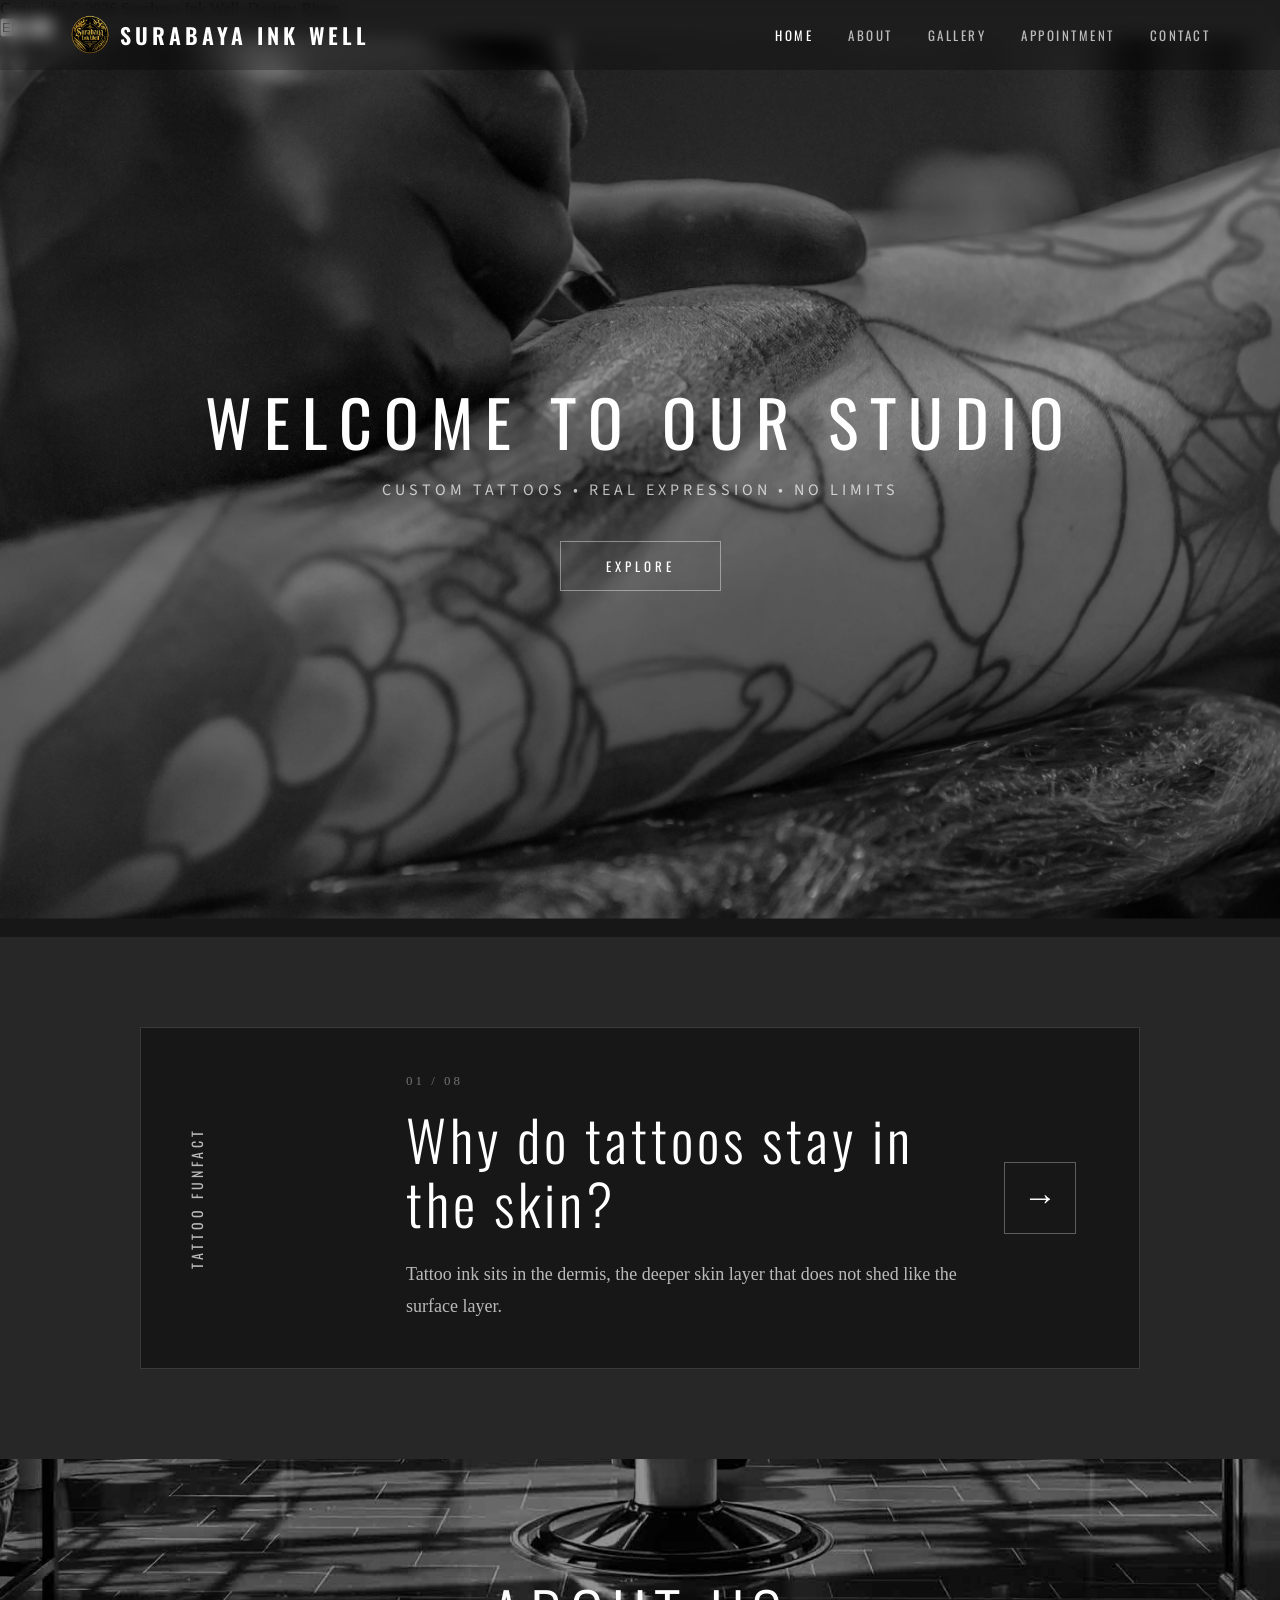
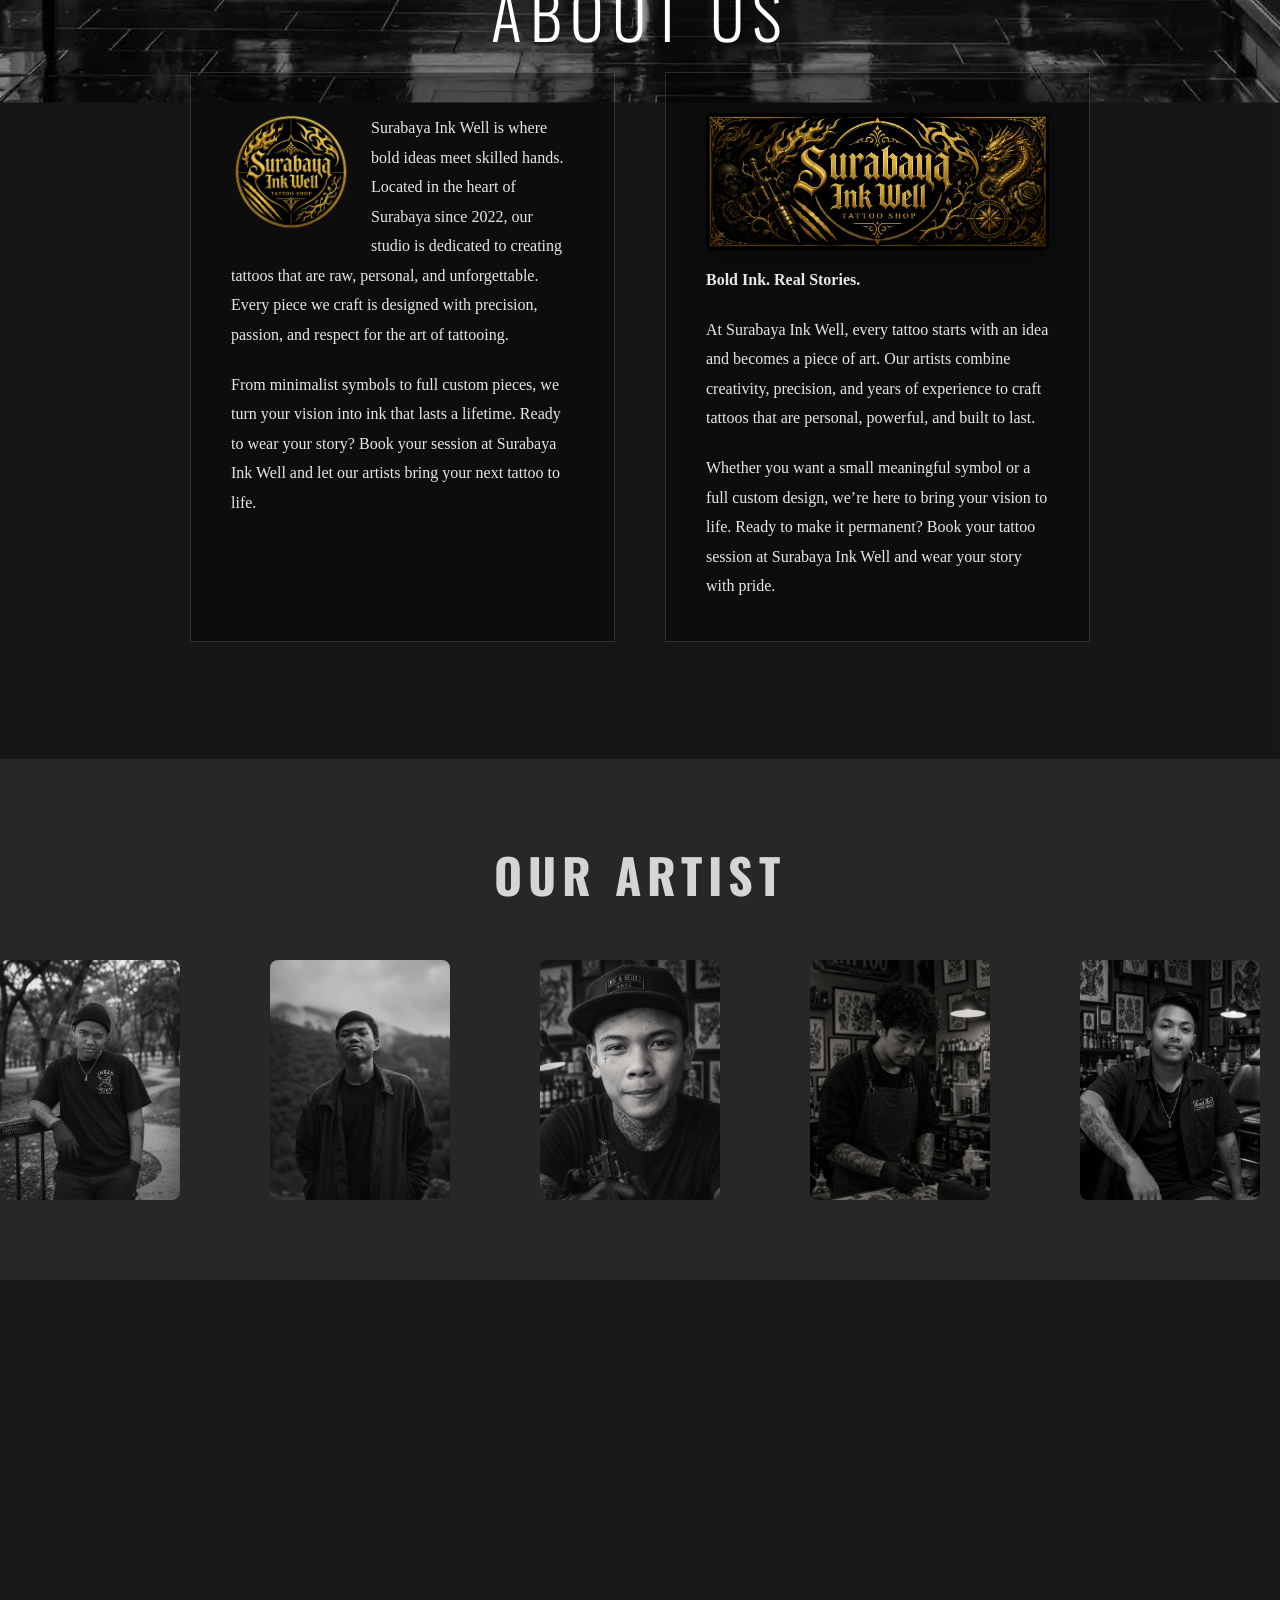
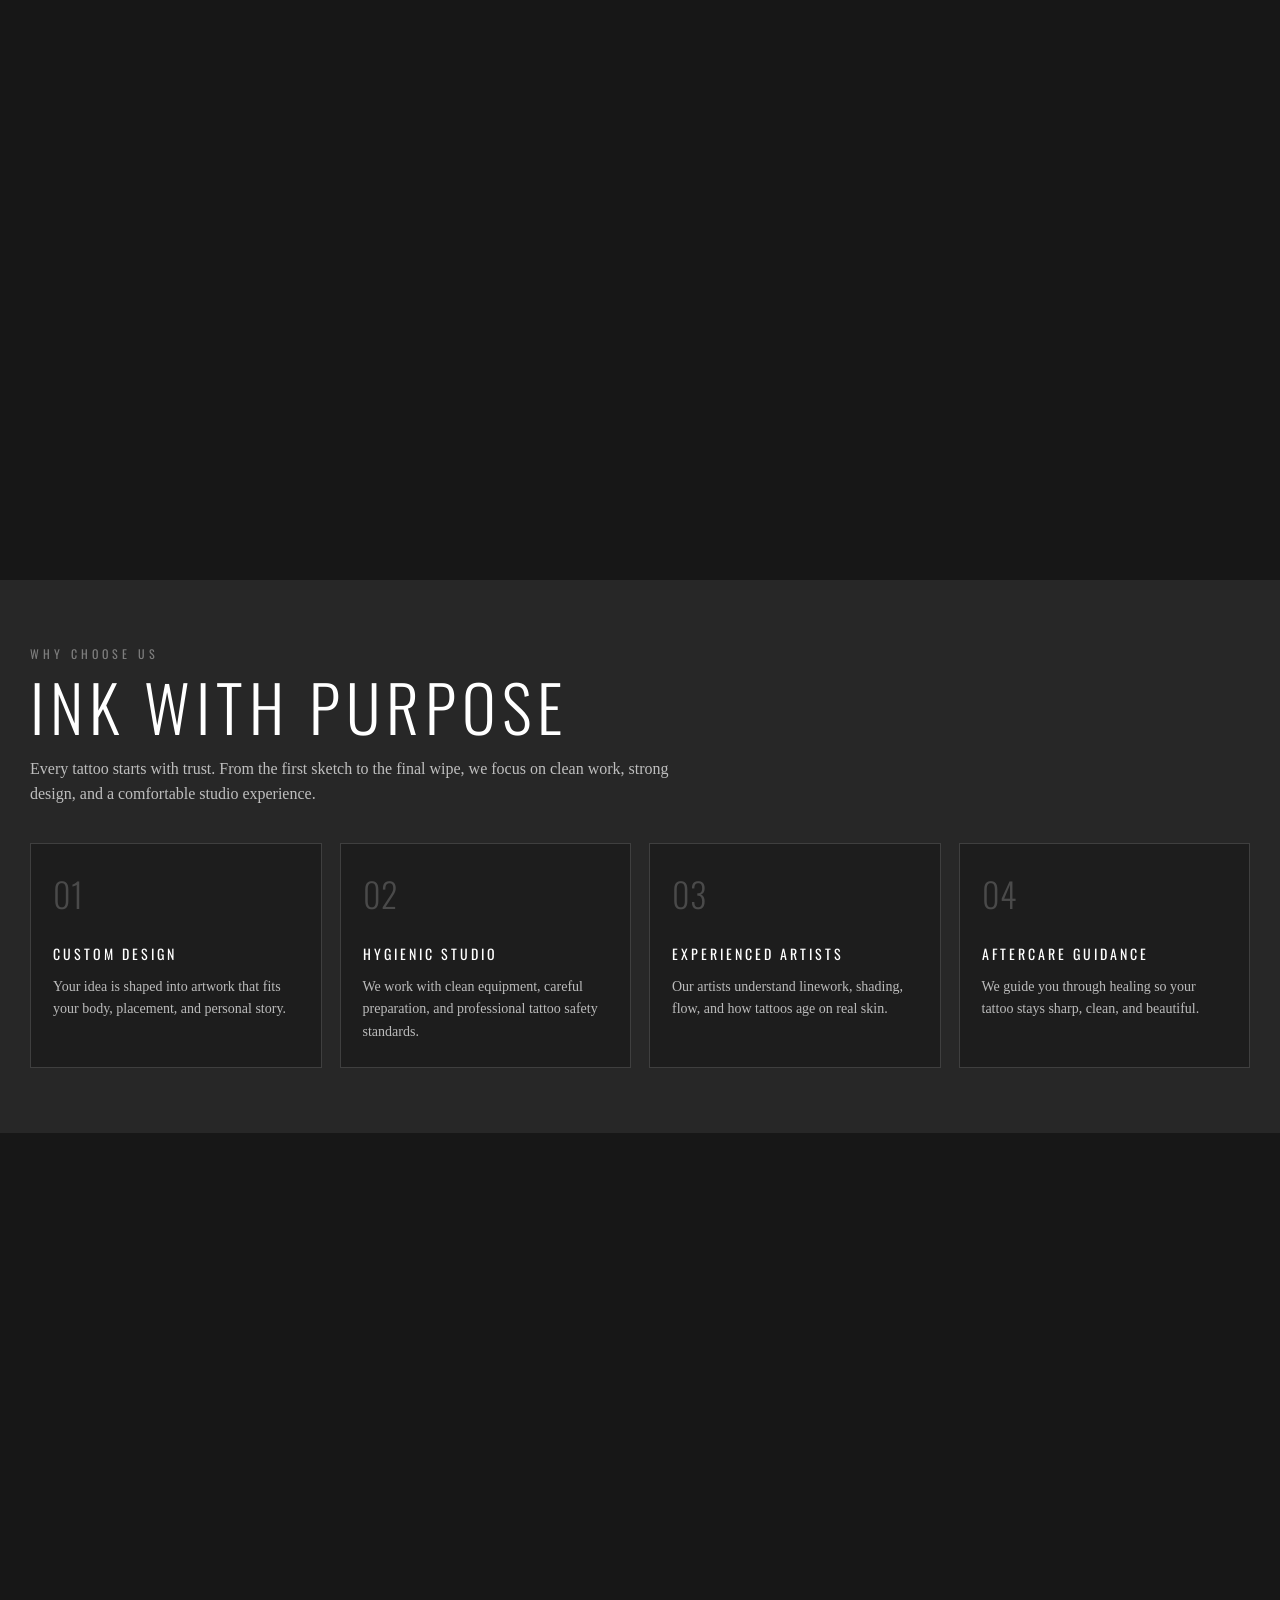
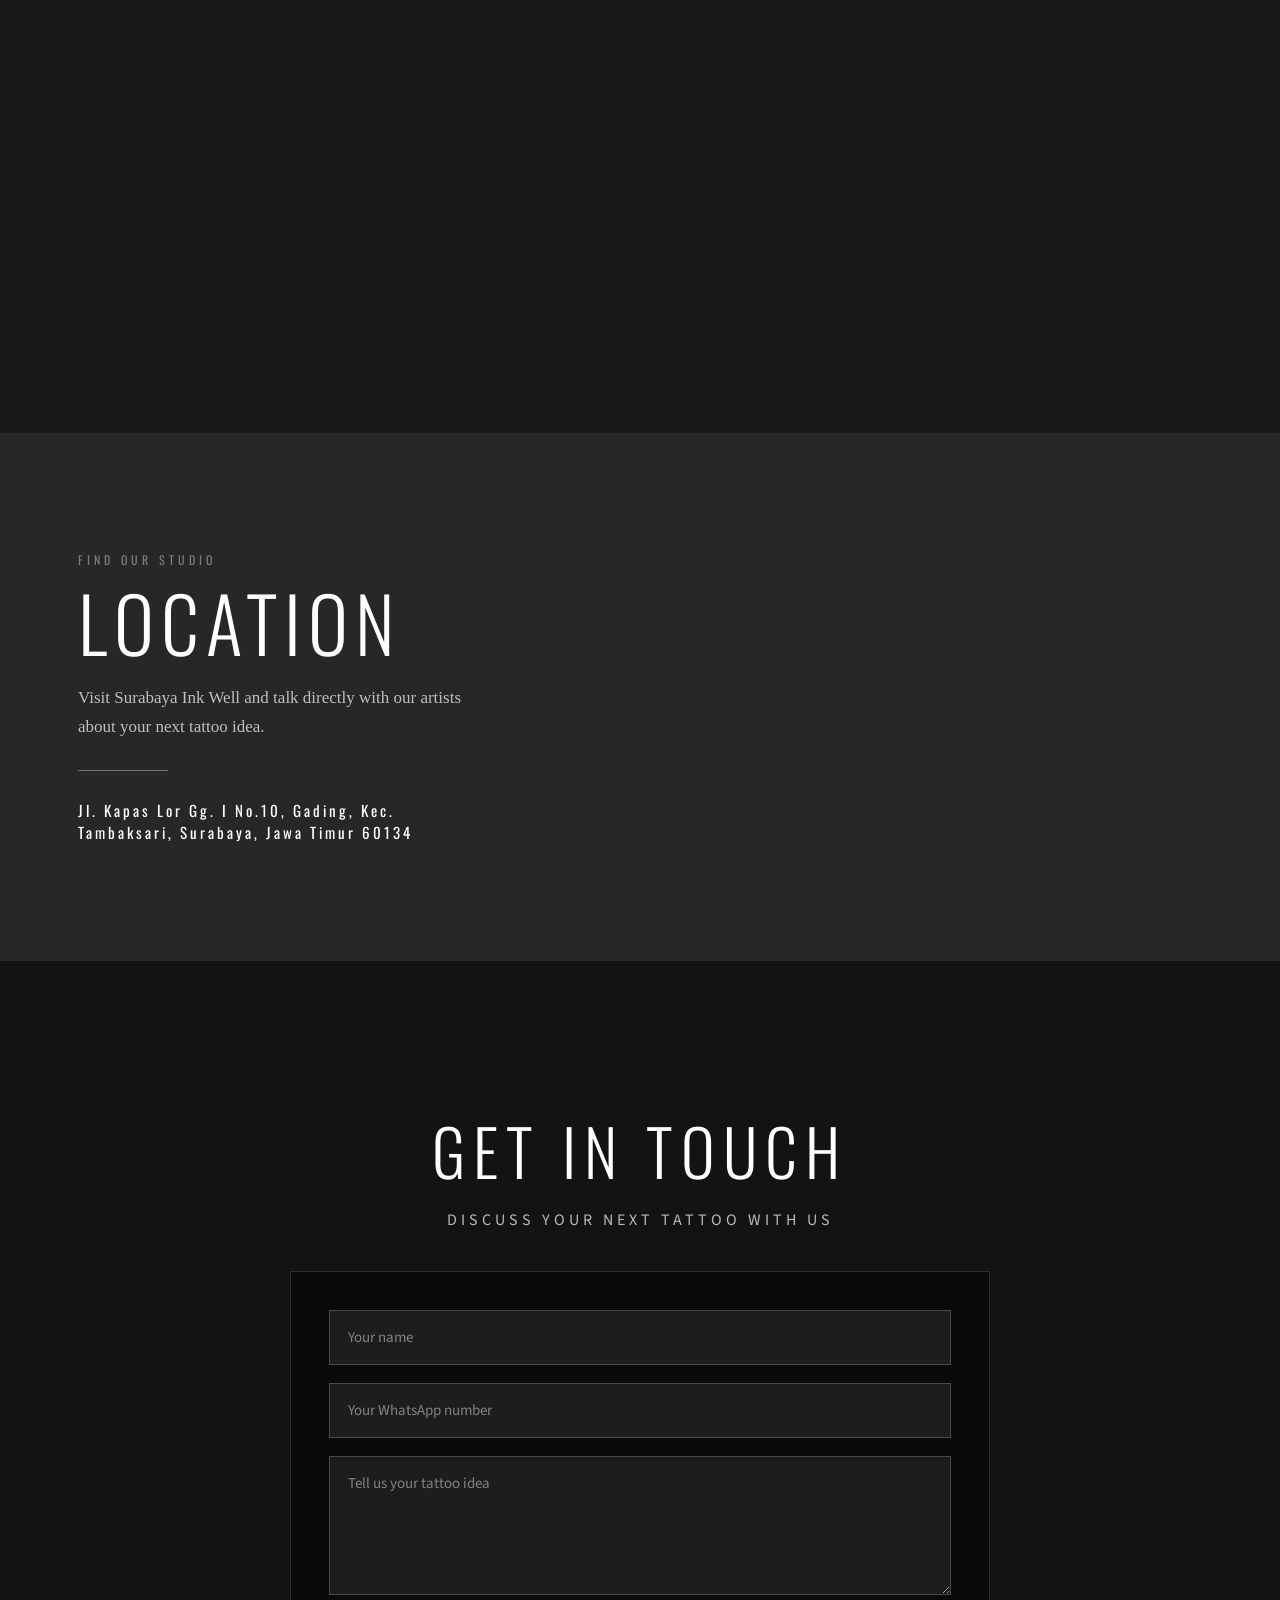
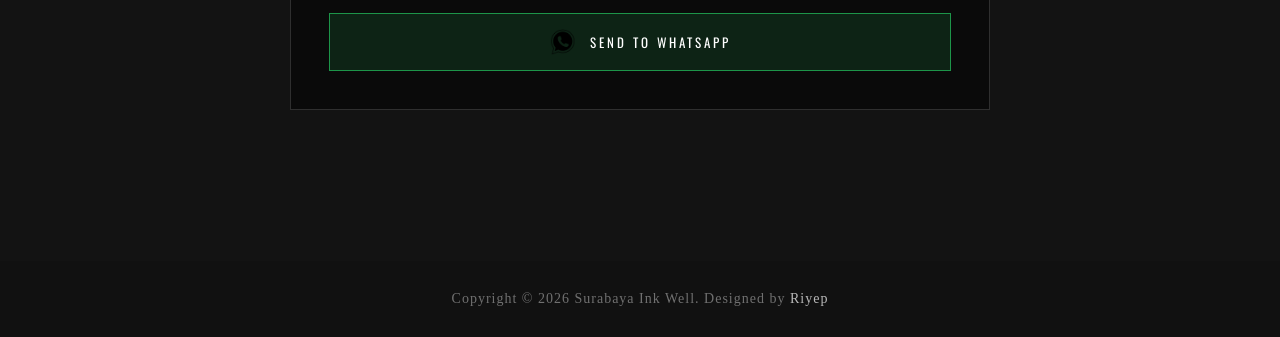
==== index.html @ 4b0c728b "First commit" ====
<!DOCTYPE html>
<html lang="en">

<head>
    <meta charset="UTF-8">
    <meta name="viewport" content="width=device-width, initial-scale=1.0">
    <title>Surabaya Ink Well</title>
    <link rel="icon" type="image/png" href="logo/logo.png">
    <link rel="preconnect" href="https://fonts.googleapis.com">
    <link rel="preconnect" href="https://fonts.gstatic.com" crossorigin>
    <link
        href="https://fonts.googleapis.com/css2?family=Oswald:wght@300;400;500;600;700&family=Source+Sans+3:ital,wght@0,300;0,400;0,600;1,300;1,400&display=swap"
        rel="stylesheet">

    <link rel="stylesheet" href="templatemo-parallax-starter.css">

</head>

<body>


    <footer>
        <p class="small tm-copyright-text">Copyright &copy; <span class="tm-current-year">2026</span> Surabaya Ink Well.

            Design: <a rel="nofollow" href="https://www.instagram/ri.yep.com" class="tm-text-highlight">Riyep</a></p>
    </footer>
    </div>
    </div>

    <script>

        function setupFooter() {
            var pageHeight = $('.tm-site-header-container').height() + $('footer').height() + 100;

            var main = $('.tm-main-content');

            if ($(window).height() < pageHeight) {
                main.addClass('tm-footer-relative');
            }
            else {
                main.removeClass('tm-footer-relative');
            }
        }
        $(function () {

            setupFooter();

            $(window).resize(function () {
                setupFooter();
            });

            $('.tm-current-year').text(new Date().getFullYear());  // Update year in copyright           
        });

    </script>

    <!-- Navigation -->
    <nav id="templatemo-nav">
        <div class="nav-container">
            <a href="#home" class="nav-logo" style="display:flex; align-items:center; gap:10px;">
                <img src="logo/logo.png" alt="Surabaya Ink Well Logo" style="height:40px; width:auto; max-width:none;">
                <span style="font-family:'Oswald', sans-serif; font-size:22px; letter-spacing:4px; font-weight:600;">
                    SURABAYA INK WELL
                </span>
            </a>
            <button class="nav-toggle" id="navToggle" aria-label="Toggle navigation">
                <span></span>
                <span></span>
                <span></span>
            </button>
            <ul class="nav-links" id="navLinks">
                <li><a href="#home" class="active">HOME</a></li>
                <li><a href="#about">ABOUT</a></li>
                <li><a href="#gallery">GALLERY</a></li>
                <li><a href="#appointment">APPOINTMENT</a></li>
                <li><a href="#contact">CONTACT</a></li>
            </ul>
        </div>
    </nav>

    <div class="language-switch nav-language-switch">
        <button type="button" class="lang-btn active" data-lang="en">EN</button>
        <button type="button" class="lang-btn" data-lang="id">IND</button>
    </div>

    <!-- Section 1: Home / Hero -->
    <section id="home" class="parallax-section">
        <div class="parallax-bg" data-speed="0.5" style="background-image: url('images/bg01.jpeg')"></div>
        <div class="parallax-overlay"></div>

        <div class="section-content">
            <h1 class="section-title hero-title">WELCOME TO OUR STUDIO</h1>
            <p class="section-subtitle caps">CUSTOM TATTOOS • REAL EXPRESSION • NO LIMITS</p>
            <a href="#about" class="btn-scroll">EXPLORE</a>
        </div>
    </section>

    <section class="funfact-section">
        <div class="funfact-card">
            <div class="funfact-label">TATTOO FUNFACT</div>

            <div class="funfact-content">
                <p class="funfact-count" id="funfactCount">01 / 08</p>
                <h2 class="funfact-question" id="funfactQuestion">
                    Why do tattoos stay in the skin?
                </h2>
                <p class="funfact-answer" id="funfactAnswer">
                    Tattoo ink sits in the dermis, the deeper skin layer that does not shed like the surface layer.
                </p>
            </div>

            <button class="funfact-next" id="funfactNext" type="button" aria-label="Next tattoo funfact">
                &#8594;
            </button>
        </div>
    </section>


    <!-- Section 2: About -->
    <section id="about" class="parallax-section">
        <div class="parallax-bg" data-speed="0.45" style="background-image: url('images/bg02.jpg')"></div>
        <div class="parallax-overlay"></div>
        <div class="section-content">
            <h2 class="section-title">ABOUT US</h2>
            <div class="about-cols">
                <div class="about-col">
                    <div class="about-thumb thumb-top-left">
                        <img src="logo/logo.png" alt="Our Team">
                    </div>
                    <p>Surabaya Ink Well is where bold ideas meet skilled hands. Located in the heart of Surabaya since
                        2022, our studio
                        is dedicated to creating tattoos that are raw, personal, and unforgettable. Every piece we craft
                        is designed with precision, passion, and respect for the art of tattooing.</p>
                    <p>From minimalist symbols to full custom pieces, we turn your vision into ink that lasts a
                        lifetime. Ready to wear your story? Book your session at Surabaya Ink Well and let our artists
                        bring your next tattoo to life.</p>
                </div>
                <div class="about-col">
                    <div class="about-thumb-wide">
                        <img src="images/about2.png" alt="Our Process">
                    </div>
                    <p><strong>Bold Ink. Real Stories.</strong></p>
                    <p>At Surabaya Ink Well, every tattoo starts with an idea and becomes a piece of art. Our artists
                        combine creativity, precision, and years of experience to craft tattoos that are personal,
                        powerful, and built to last.</p>
                    <p>Whether you want a small meaningful symbol or a full custom design, we’re here to bring your
                        vision to life. Ready to make it permanent? Book your tattoo session at Surabaya Ink Well and
                        wear
                        your story with pride.</p>
                </div>
            </div>
        </div>
    </section>

    <div class="section-banner artist-banner">
        <h2 class="artist-title">OUR ARTIST</h2>
        <div class="artist-slider">

            <div class="artist-track">

                <!-- set pertama -->
                <div class="artist-card"><img src="images/artist1.png"></div>
                <div class="artist-card"><img src="images/artist2.png"></div>
                <div class="artist-card"><img src="images/artist3.png"></div>
                <div class="artist-card"><img src="images/artist4.png"></div>
                <div class="artist-card"><img src="images/artist5.png"></div>
                <div class="artist-card"><img src="images/artist6.png"></div>
                <div class="artist-card"><img src="images/artist7.png"></div>
                <div class="artist-card"><img src="images/artist8.png"></div>

                <!-- set kedua untuk loop -->
                <div class="artist-card"><img src="images/artist1.png"></div>
                <div class="artist-card"><img src="images/artist2.png"></div>
                <div class="artist-card"><img src="images/artist3.png"></div>
                <div class="artist-card"><img src="images/artist4.png"></div>
                <div class="artist-card"><img src="images/artist5.png"></div>
                <div class="artist-card"><img src="images/artist6.png"></div>
                <div class="artist-card"><img src="images/artist7.png"></div>
                <div class="artist-card"><img src="images/artist8.png"></div>


            </div>

        </div>

    </div>

    <!-- Section 3: Gallery -->
    <section id="gallery" class="parallax-section">
        <div class="parallax-bg" data-speed="0.55" style="background-image: url('images/03.png')"></div>
        <div class="parallax-overlay gallery-overlay"></div>

        <div class="section-content service-col">
            <h2 class="section-title">TATTOO PLACEMENT</h2>
            <p class="section-subtitle caps">ART DESIGNED FOR EVERY PART OF YOUR BODY</p>

            <div class="services-grid">

                <div class="service-item" data-modal="headModal">
                    <div class="service-icon">
                        <img class="head-icon" src="images/head2.png" alt="Head Tattoo">
                    </div>
                    <h3>HEAD</h3>
                    <p class="caps">BOLD AND UNIQUE DESIGNS FOR THE MOST FEARLESS PLACEMENT.</p>
                </div>

                <div class="service-item" data-modal="chestModal">
                    <div class="service-icon">
                        <img src="images/chest2.png" alt="Chest Tattoo">
                    </div>
                    <h3>CHEST</h3>
                    <p class="caps">POWERFUL CENTERPIECE TATTOOS THAT TELL A STORY.</p>
                </div>

                <div class="service-item" data-modal="backModal">
                    <div class="service-icon">
                        <img src="images/back2.png" alt="Back Tattoo">
                    </div>
                    <h3>BACK</h3>
                    <p class="caps">LARGE CANVAS DESIGNS PERFECT FOR DETAILED ARTWORK.</p>
                </div>

                <div class="service-item" data-modal="armModal">
                    <div class="service-icon">
                        <img src="images/arm2.png" alt="Arm Tattoo">
                    </div>
                    <h3>ARM</h3>
                    <p class="caps">SLEEVES AND SYMBOLIC DESIGNS THAT FLOW WITH MOVEMENT.</p>
                </div>

                <div class="service-item" data-modal="footModal">
                    <div class="service-icon">
                        <img src="images/thigh2.png" alt="Foot Tattoo">
                    </div>
                    <h3>LEG</h3>
                    <p class="caps">SUBTLE AND ELEGANT TATTOOS FOR A PERSONAL TOUCH.</p>
                </div>

            </div>
        </div>
    </section>

    <section class="studio-section">
        <div class="studio-inner">

            <div class="studio-heading">
                <p class="studio-kicker">WHY CHOOSE US</p>
                <h2 class="studio-title">INK WITH PURPOSE</h2>
                <p class="studio-intro">
                    Every tattoo starts with trust. From the first sketch to the final wipe, we focus on clean work,
                    strong design, and a comfortable studio experience.
                </p>
            </div>

            <div class="studio-grid">
                <div class="studio-card">
                    <span class="studio-number">01</span>
                    <h3>CUSTOM DESIGN</h3>
                    <p>Your idea is shaped into artwork that fits your body, placement, and personal story.</p>
                </div>

                <div class="studio-card">
                    <span class="studio-number">02</span>
                    <h3>HYGIENIC STUDIO</h3>
                    <p>We work with clean equipment, careful preparation, and professional tattoo safety standards.</p>
                </div>

                <div class="studio-card">
                    <span class="studio-number">03</span>
                    <h3>EXPERIENCED ARTISTS</h3>
                    <p>Our artists understand linework, shading, flow, and how tattoos age on real skin.</p>
                </div>

                <div class="studio-card">
                    <span class="studio-number">04</span>
                    <h3>AFTERCARE GUIDANCE</h3>
                    <p>We guide you through healing so your tattoo stays sharp, clean, and beautiful.</p>
                </div>
            </div>

        </div>
    </section>


    <!-- Section 4: Appointment -->
    <section id="appointment" class="parallax-section">
        <div class="parallax-bg" data-speed="0.5" style="background-image: url('images/parallax-bg-04.png')"></div>
        <div class="parallax-overlay"></div>
        <div class="section-content appointment-content">
            <div class="appointment-copy">
                <p class="appointment-kicker">BOOK YOUR SESSION</p>

                <h2 class="appointment-title">APPOINTMENT</h2>

                <div class="appointment-divider">
                    <span></span>
                    <strong>SURABAYA INK WELL</strong>
                    <span></span>
                </div>

                <p class="appointment-lead">Ready to bring your ideas to life?</p>
                <p class="appointment-text">Schedule your appointment and let's create something timeless.</p>

                <div class="appointment-steps">
                    <div class="appointment-step">
                        <div class="step-circle">
                            <img src="images/appoint1.png" alt="Choose date">
                        </div>
                        <p>CHOOSE DATE</p>
                    </div>

                    <div class="appointment-step">
                        <div class="step-circle">
                            <img src="images/appoint2.png" alt="Choose a service">
                        </div>
                        <p>CHOOSE A SERVICE</p>
                    </div>

                    <div class="appointment-step">
                        <div class="step-circle">
                            <img src="images/appoint3.png" alt="Your details">
                        </div>
                        <p>YOUR DETAILS</p>
                    </div>

                    <div class="appointment-step">
                        <div class="step-circle">
                            <img src="images/appoint4.png" alt="Confirm">
                        </div>
                        <p>CONFIRM</p>
                    </div>
                </div>
                <a href="appointment.html" class="appointment-page-btn">
                    BOOK NOW
                </a>
            </div>
        </div>
    </section>

    <!-- Location section -->
    <section class="location-section">
        <div class="location-inner">
            <div class="location-info">
                <p class="location-kicker">FIND OUR STUDIO</p>
                <h2 class="location-title">LOCATION</h2>

                <p class="location-text">
                    Visit Surabaya Ink Well and talk directly with our artists about your next tattoo idea.
                </p>

                <div class="location-line"></div>

                <p class="location-address">
                    Jl. Kapas Lor Gg. I No.10, Gading, Kec. Tambaksari, Surabaya, Jawa Timur 60134
                </p>
            </div>
            <div class="location-map">
                <iframe src="https://www.google.com/maps?q=-7.2427628,112.7636392&z=19&output=embed" loading="lazy"
                    referrerpolicy="no-referrer-when-downgrade">
                </iframe>
            </div>
        </div>
    </section>


    <!-- Section 5: Contact -->
    <section id="contact" class="parallax-section">
        <div class="parallax-bg" data-speed="0.5" style="background-image: url('images/contact-bg.png')"></div>
        <div class="parallax-overlay overlay-medium"></div>

        <div class="section-content contact-content">
            <div class="contact-heading">
                <h2 class="section-title">GET IN TOUCH</h2>
                <p class="section-subtitle caps">DISCUSS YOUR NEXT TATTOO WITH US</p>
            </div>

            <div class="contact-card">
                <div id="contactForm" class="contact-form">
                    <input type="text" id="contactName" placeholder="Your name" required>
                    <input type="tel" id="contactNumber" placeholder="Your WhatsApp number" required>
                    <textarea id="contactDetail" placeholder="Tell us your tattoo idea" rows="5" required></textarea>

                    <a id="whatsappLink" class="whatsapp-submit" href="https://wa.me/6289677602300" target="_blank">
                        <img src="images/logowa.png" alt="WhatsApp">
                        <span>SEND TO WHATSAPP</span>
                    </a>
                </div>
            </div>
        </div>
    </section>


    <script src="templatemo-parallax-script.js"></script>


    <script>
        window.addEventListener("scroll", function () {
            const img = document.getElementById("hero-dashboard");
            const scrollPos = window.scrollY;

            img.style.transform = "translateY(" + scrollPos * 0.15 + "px)";
        });
    </script>

    <div class="modal" id="headModal">
        <div class="modal-content photo-popup">
            <span class="modal-close">&times;</span>

            <div class="photo-stage">
                <div class="photo-blur"></div>
                <img class="popup-photo active" src="images/head-photo1.jpg" alt="Head tattoo photo">
            </div>

            <div class="photo-controls">
                <button class="photo-prev" type="button">‹</button>
                <span class="photo-count">1 / 3</span>
                <button class="photo-next" type="button">›</button>
            </div>

            <div class="photo-list">
                <img src="images/xhead.png" alt="">
                <img src="images/xhead1.png" alt="">
                <img src="images/xhead2.png" alt="">
                <img src="images/xhead6.png" alt="">
                <img src="images/xhead3.png" alt="">
                <img src="images/xhead4.png" alt="">
                <img src="images/xhead5.png" alt="">
            </div>
        </div>
    </div>


    <div class="modal" id="chestModal">
        <div class="modal-content photo-popup">
            <span class="modal-close">&times;</span>

            <div class="photo-stage">
                <div class="photo-blur"></div>
                <img class="popup-photo active" src="images/head-photo1.jpg" alt="Chest tattoo photo">
            </div>

            <div class="photo-controls">
                <button class="photo-prev" type="button">‹</button>
                <span class="photo-count">1 / 3</span>
                <button class="photo-next" type="button">›</button>
            </div>

            <div class="photo-list">
                <img src="images/xchest.png" alt="">
                <img src="images/xchest1.png" alt="">
                <img src="images/xchest2.png" alt="">
                <img src="images/xchest3.png" alt="">
                <img src="images/xchest4.png" alt="">
                <img src="images/xchest5.png" alt="">
                <img src="images/xchest6.png" alt="">
                <img src="images/xchest7.png" alt="">
                <img src="images/xchest8.png" alt="">
            </div>
        </div>
    </div>

    <div class="modal" id="armModal">
        <div class="modal-content photo-popup">
            <span class="modal-close">&times;</span>

            <div class="photo-stage">
                <div class="photo-blur"></div>
                <img class="popup-photo active" src="images/head-photo1.jpg" alt="Arm tattoo photo">
            </div>

            <div class="photo-controls">
                <button class="photo-prev" type="button">‹</button>
                <span class="photo-count">1 / 3</span>
                <button class="photo-next" type="button">›</button>
            </div>

            <div class="photo-list">
                <img src="images/xarm.png" alt="">
                <img src="images/xarm1.png" alt="">
                <img src="images/xarm2.png" alt="">
                <img src="images/xarm3.png" alt="">
                <img src="images/xarm4.png" alt="">
                <img src="images/xarm5.png" alt="">
                <img src="images/xarm6.png" alt="">
                <img src="images/xarm7.png" alt="">
                <img src="images/xarm8.png" alt="">
            </div>
        </div>
    </div>

    <div class="modal" id="backModal">
        <div class="modal-content photo-popup">
            <span class="modal-close">&times;</span>

            <div class="photo-stage">
                <div class="photo-blur"></div>
                <img class="popup-photo active" src="images/head-photo1.jpg" alt="Back tattoo photo">
            </div>

            <div class="photo-controls">
                <button class="photo-prev" type="button">‹</button>
                <span class="photo-count">1 / 3</span>
                <button class="photo-next" type="button">›</button>
            </div>

            <div class="photo-list">
                <img src="images/xback.png" alt="">
                <img src="images/xback1.png" alt="">
                <img src="images/xback2.png" alt="">
                <img src="images/xback3.png" alt="">
                <img src="images/xback4.png" alt="">
                <img src="images/xback5.png" alt="">
                <img src="images/xback6.png" alt="">
                <img src="images/xback8.png" alt="">
                <img src="images/xback7.png" alt="">
            </div>
        </div>
    </div>


    <div class="modal" id="footModal">
        <div class="modal-content photo-popup">
            <span class="modal-close">&times;</span>

            <div class="photo-stage">
                <div class="photo-blur"></div>
                <img class="popup-photo active" src="images/head-photo1.jpg" alt="Leg tattoo photo">
            </div>

            <div class="photo-controls">
                <button class="photo-prev" type="button">‹</button>
                <span class="photo-count">1 / 3</span>
                <button class="photo-next" type="button">›</button>
            </div>

            <div class="photo-list">
                <img src="images/xleg.png" alt="">
                <img src="images/xleg1.png" alt="">
                <img src="images/xleg2.png" alt="">
                <img src="images/xleg3.png" alt="">
                <img src="images/xleg4.png" alt="">
                <img src="images/xleg5.png" alt="">
                <img src="images/xleg6.png" alt="">
                <img src="images/xleg7.png" alt="">
            </div>
        </div>
    </div>

    <script>
        const items = document.querySelectorAll(".service-item");
        const modals = document.querySelectorAll(".modal");
        const closes = document.querySelectorAll(".modal-close");

        function setupGallery(modal) {
            const photos = [...modal.querySelectorAll(".photo-list img")].map(img => img.src);
            const mainPhoto = modal.querySelector(".popup-photo");
            const photoStage = modal.querySelector(".photo-stage");
            const count = modal.querySelector(".photo-count");
            const prev = modal.querySelector(".photo-prev");
            const next = modal.querySelector(".photo-next");

            if (!photos.length || !mainPhoto) return;

            let index = 0;

            function showPhoto(newIndex) {
                index = (newIndex + photos.length) % photos.length;

                mainPhoto.classList.remove("active");

                setTimeout(() => {
                    mainPhoto.src = photos[index];
                    photoStage.style.setProperty("--current-photo", `url("${photos[index]}")`);
                    count.textContent = `${index + 1} / ${photos.length}`;
                    mainPhoto.classList.add("active");
                }, 180);
            }

            prev.addEventListener("click", (e) => {
                e.stopPropagation();
                showPhoto(index - 1);
            });

            next.addEventListener("click", (e) => {
                e.stopPropagation();
                showPhoto(index + 1);
            });

            showPhoto(0);
        }

        function openModal(modal, x, y) {
            modal.classList.remove("closing");
            modal.style.setProperty("--popup-x", x + "px");
            modal.style.setProperty("--popup-y", y + "px");
            modal.classList.add("active");
        }

        function closeModal(modal) {
            modal.classList.add("closing");
            modal.classList.remove("active");

            setTimeout(() => {
                modal.classList.remove("closing");
            }, 350);
        }

        modals.forEach(setupGallery);

        items.forEach(item => {
            item.addEventListener("click", (e) => {
                const modal = document.getElementById(item.dataset.modal);
                openModal(modal, e.clientX, e.clientY);
            });
        });

        closes.forEach(close => {
            close.addEventListener("click", () => {
                closeModal(close.closest(".modal"));
            });
        });

        modals.forEach(modal => {
            modal.addEventListener("click", (e) => {
                if (e.target === modal) {
                    closeModal(modal);
                }
            });
        });

        document.addEventListener("keydown", (e) => {
            const activeModal = document.querySelector(".modal.active");

            if (!activeModal) return;

            if (e.key === "Escape") {
                closeModal(activeModal);
            }

            if (e.key === "ArrowLeft") {
                activeModal.querySelector(".photo-prev")?.click();
            }

            if (e.key === "ArrowRight") {
                activeModal.querySelector(".photo-next")?.click();
            }
        });


        const tattooFunfacts = [
            {
                question: "Why do tattoos stay in the skin?",
                answer: "Tattoo ink sits in the dermis, the deeper skin layer that does not shed like the surface layer."
            },
            {
                question: "Can tattoos fade over time?",
                answer: "Yes. Sun exposure, skin aging, placement, and aftercare all affect how strongly a tattoo holds its color."
            },
            {
                question: "Why does black ink usually last longest?",
                answer: "Black pigment is dense and stable, so it often stays clearer over time compared with lighter colors."
            },
            {
                question: "Does placement affect tattoo pain?",
                answer: "Yes. Areas close to bone or with thinner skin, like ribs, feet, hands, and head, usually feel sharper."
            },
            {
                question: "Why is aftercare important?",
                answer: "Fresh tattoos are healing skin. Proper cleaning and moisturizing help protect the artwork while the skin repairs."
            },
            {
                question: "Can every design become a tiny tattoo?",
                answer: "Not always. Very small tattoos need simplified detail so the lines stay readable as the tattoo ages."
            },
            {
                question: "Why do artists shave the area first?",
                answer: "Removing hair helps the stencil stick cleanly and lets the needle move across the skin more smoothly."
            },
            {
                question: "Do tattoos need sunscreen?",
                answer: "Yes. Once healed, sunscreen helps protect tattoo pigment from UV damage and keeps the design looking stronger."
            }
        ];

        let funfactIndex = 0;

        const funfactContent = document.querySelector(".funfact-content");
        const funfactCount = document.getElementById("funfactCount");
        const funfactQuestion = document.getElementById("funfactQuestion");
        const funfactAnswer = document.getElementById("funfactAnswer");
        const funfactNext = document.getElementById("funfactNext");

        function showFunfact(index) {
            const item = tattooFunfacts[index];

            funfactContent.classList.add("changing");

            setTimeout(() => {
                funfactCount.textContent = String(index + 1).padStart(2, "0") + " / 08";
                funfactQuestion.textContent = item.question;
                funfactAnswer.textContent = item.answer;

                funfactContent.classList.remove("changing");
            }, 250);
        }

        funfactNext.addEventListener("click", () => {
            funfactIndex = (funfactIndex + 1) % tattooFunfacts.length;
            showFunfact(funfactIndex);
        });

        const contactName = document.getElementById("contactName");
        const contactNumber = document.getElementById("contactNumber");
        const contactDetail = document.getElementById("contactDetail");
        const whatsappLink = document.getElementById("whatsappLink");

        function updateWhatsappLink() {
            const message =
                "Hello, I want to discuss a tattoo.\n\n" +
                "Name: " + contactName.value + "\n" +
                "WhatsApp Number: " + contactNumber.value + "\n" +
                "Tattoo Detail: " + contactDetail.value;

            whatsappLink.href =
                "https://wa.me/6289677602300?text=" + encodeURIComponent(message);
        }

        contactName.addEventListener("input", updateWhatsappLink);
        contactNumber.addEventListener("input", updateWhatsappLink);
        contactDetail.addEventListener("input", updateWhatsappLink);

        updateWhatsappLink();
    </script>

    <!-- Footer -->
    <footer id="templatemo-footer">
        <p>Copyright &copy; 2026 Surabaya Ink Well. Designed by <a href="https://instagram.com/ri.yep" rel="nofollow"
                target="_blank">Riyep</a></p>
    </footer>


</body>

</html>
---- templatemo-parallax-starter.css ----
:root {
    --font-heading: 'Oswald', sans-serif;
    --font-body: 'Source Sans 3', sans-serif;
    --white: #ffffff;
    --white-90: rgba(255, 255, 255, 0.9);
    --white-70: rgba(255, 255, 255, 0.7);
    --white-40: rgba(255, 255, 255, 0.4);
    --white-20: rgba(255, 255, 255, 0.2);
    --nav-bg: rgba(0, 0, 0, 0.25);
    --nav-bg-scrolled: rgba(0, 0, 0, 0.85);
    --transition-smooth: 0.3s ease;
}

*,
*::before,
*::after {
    margin: 0;
    padding: 0;
    box-sizing: border-box;
}

html {
    scroll-behavior: smooth;
}

body {
    background-color: #272727;
    background-repeat: repeat;
    background-size: 600px;
}

a {
    text-decoration: none;
    color: inherit;
}


/* --- Navigation --- */
#templatemo-nav {
    position: fixed;
    top: 0;
    left: 0;
    width: 100%;
    z-index: 1000;
    background: var(--nav-bg);
    backdrop-filter: blur(8px);
    -webkit-backdrop-filter: blur(8px);
    transition: background var(--transition-smooth);
}

#templatemo-nav.scrolled {
    background: var(--nav-bg-scrolled);
}

.nav-container {
    max-width: 1200px;
    margin: 0 auto;
    padding: 0 30px;
    display: flex;
    align-items: center;
    justify-content: space-between;
    height: 70px;
}

.nav-logo {
    display: flex;
    align-items: center;
    gap: 12px;

    font-family: var(--font-heading);
    font-size: 22px;
    font-weight: 600;
    letter-spacing: 4px;
    color: var(--white);
}

.nav-logo img {
    height: 40px;
    width: auto;
    max-width: none;
}

.nav-links {
    list-style: none;
    display: flex;
    gap: 35px;
}

.nav-links a {
    font-family: var(--font-heading);
    font-size: 13px;
    font-weight: 400;
    letter-spacing: 2.5px;
    color: var(--white-70);
    transition: color var(--transition-smooth), opacity var(--transition-smooth);
}

.nav-links a:hover,
.nav-links a.active {
    color: var(--white);
}

/* Mobile Toggle */
.nav-toggle {
    display: none;
    background: none;
    border: none;
    cursor: pointer;
    padding: 8px;
    flex-direction: column;
    gap: 5px;
}

.nav-toggle span {
    display: block;
    width: 24px;
    height: 2px;
    background: var(--white);
    transition: all var(--transition-smooth);
}

/* --- Parallax Sections --- */
.parallax-section {
    position: relative;
    min-height: 100vh;
    display: flex;
    align-items: center;
    justify-content: center;
    overflow: hidden;
}

/* Parallax Background Image Layer
   Height is 200% and starts at top: -50% to give
   maximum room for large vertical translations */
.parallax-bg {
    position: absolute;
    top: -50%;
    left: 0;
    width: 100%;
    height: 150%;
    background-size: cover;
    background-position: center;
    background-repeat: no-repeat;
    z-index: 0;
}

/* Dark Overlay */
.parallax-overlay {
    position: absolute;
    inset: 0;
    background: rgba(0, 0, 0, 0.42);
    z-index: 1;
}

.parallax-overlay.overlay-dark {
    background: rgba(0, 0, 0, 0.55);
}

.parallax-overlay.overlay-medium {
    background: rgba(0, 0, 0, 0.50);
}

/* Content Layer */
.section-content {
    position: relative;
    z-index: 2;
    max-width: 960px;
    width: 100%;
    padding: 100px 30px;
    text-align: center;
    margin: 0 auto;
}

/* --- Typography --- */
.section-title {
    font-family: var(--font-heading);
    font-weight: 300;
    font-size: clamp(36px, 6vw, 64px);
    letter-spacing: 8px;
    color: var(--white);
    margin-bottom: 20px;
    line-height: 1.2;
}

.hero-title {
    font-weight: 400;
    letter-spacing: 12px;
}

.section-subtitle {
    font-family: var(--font-body);
    font-size: clamp(13px, 1.6vw, 16px);
    letter-spacing: 4px;
    color: var(--white-70);
    margin-bottom: 40px;
}

.caps {
    text-transform: uppercase;
}

.content-block {
    max-width: 680px;
    margin: 0 auto;
}

.content-block p {
    font-size: 17px;
    color: var(--white-90);
    margin-bottom: 20px;
    line-height: 1.85;
}

/* --- Hero Button --- */
.btn-scroll {
    display: inline-block;
    font-family: var(--font-heading);
    font-size: 13px;
    font-weight: 400;
    letter-spacing: 4px;
    color: var(--white);
    border: 1px solid var(--white-40);
    padding: 14px 45px;
    transition: all var(--transition-smooth);
}

#hero-dashboard {
    transition: transform 0.1s linear;
    position: relative;
}

.btn-scroll:hover {
    background: var(--white);
    color: #111;
    border-color: var(--white);
}

/* --- About Columns --- */
.about-cols {
    display: grid;
    grid-template-columns: 1fr 1fr;
    gap: 50px;
    max-width: 900px;
    margin: 0 auto;
    text-align: left;
}

.about-col {
    background: rgba(0, 0, 0, 0.4);
    padding: 40px;
    border: 1px solid rgba(255, 255, 255, 0.15);
}

.about-thumb {
    overflow: hidden;
    width: 120px;
    height: 120px;
    border-radius: 8px;
}

.about-thumb img {
    width: 100%;
    height: auto;
    object-fit: contain;
    display: block;
}

.thumb-top-left {
    float: left;
    margin: 0 20px 15px 0;
}

.about-thumb-wide {
    width: 100%;
    max-width: 400px;
    border-radius: 8px;
    margin-bottom: 15px;
}

.about-thumb-wide img {
    width: 100%;
    height: auto;
    object-fit: contain;
    display: block;
    border-radius: 6px;
    box-shadow: 0 10px 30px rgba(0, 0, 0, 0.5);
}

.about-col p {
    font-size: 16px;
    color: var(--white-90);
    margin-bottom: 20px;
    line-height: 1.85;
}

.about-col p:last-child {
    margin-bottom: 0;
}

.about-col a {
    color: var(--white);
    text-decoration: underline;
    text-underline-offset: 3px;
}

/* --- Services Grid --- */
#services .section-content {
    background: rgba(0, 0, 0, 0.684);
    padding: 40px;
    border: 1px solid rgba(141, 141, 141, 0.248);
    max-width: 1200px;
    margin: 0 auto;
}

.service-col {
    background: rgba(0, 0, 0, 0.4);
    padding: 40px;
    border: 1px solid rgba(255, 255, 255, 0.15);
    max-width: 1200px;
    margin: 0 auto;
}

.services-grid {
    display: grid;
    grid-template-columns: repeat(5, 1fr);
    gap: 40px;
}

.service-item {
    cursor: pointer;
    transition: all 0.3s ease;
    position: relative;
}

.service-item:hover {
    transform: translateY(-10px);
}

.service-icon {
    margin-bottom: 20px;
    opacity: 0.85;
}

.service-icon img.head-icon {
    object-fit: contain;
}

.service-icon img {
    width: 70px;
    height: 70px;
    object-fit: cover;
    padding: 5px;
    transition: all .3s ease;
}

.service-item:hover .service-icon img {
    transform: scale(1.5);
}

.service-item h3 {
    font-family: var(--font-heading);
    font-size: 16px;
    font-weight: 500;
    letter-spacing: 3px;
    margin-bottom: 12px;
    color: var(--white);
}

.service-item p {
    font-size: 12px;
    letter-spacing: 2px;
    color: var(--white-70);
    line-height: 1.9;
}


/* --- Stats Row --- */
.stats-row {
    display: flex;
    justify-content: center;
    gap: 70px;
    margin-top: 45px;
    padding-top: 40px;
    border-top: 1px solid var(--white-20);
}

.stat-item {
    text-align: center;
}

.stat-number {
    display: block;
    font-family: var(--font-heading);
    font-size: 42px;
    font-weight: 300;
    letter-spacing: 2px;
    color: var(--white);
    margin-bottom: 8px;
}

.stat-label {
    font-size: 11px;
    letter-spacing: 3px;
    color: var(--white-70);
}


.funfact-section {
    padding: 90px 30px;
    background: #272727;
}

.funfact-card {
    max-width: 1000px;
    margin: 0 auto;
    min-height: 320px;
    display: grid;
    grid-template-columns: 180px 1fr 90px;
    align-items: center;
    gap: 40px;
    background: rgba(0, 0, 0, 0.4);
    border: 1px solid rgba(255, 255, 255, 0.15);
    padding: 45px;
    color: var(--white);
}

.funfact-label {
    font-family: var(--font-heading);
    font-size: 14px;
    letter-spacing: 4px;
    color: var(--white-70);
    writing-mode: vertical-rl;
    transform: rotate(180deg);
}

.funfact-content {
    text-align: left;
    transition: opacity 0.25s ease, transform 0.25s ease;
}

.funfact-content.changing {
    opacity: 0;
    transform: translateX(20px);
}

.funfact-count {
    font-size: 13px;
    letter-spacing: 3px;
    color: var(--white-40);
    margin-bottom: 18px;
}

.funfact-question {
    font-family: var(--font-heading);
    font-size: clamp(30px, 5vw, 56px);
    font-weight: 300;
    letter-spacing: 4px;
    line-height: 1.15;
    margin-bottom: 22px;
}

.funfact-answer {
    max-width: 620px;
    font-size: 18px;
    line-height: 1.8;
    color: var(--white-70);
}

.funfact-next {
    width: 72px;
    height: 72px;
    border: 1px solid rgba(255, 255, 255, 0.3);
    background: transparent;
    color: var(--white);
    font-size: 34px;
    cursor: pointer;
    transition: all 0.3s ease;
}

.funfact-next:hover {
    background: var(--white);
    color: #111;
    transform: translateX(6px);
}

@media (max-width: 768px) {
    .funfact-card {
        grid-template-columns: 1fr;
        gap: 28px;
        padding: 35px 25px;
    }

    .funfact-label {
        writing-mode: horizontal-tb;
        transform: none;
    }

    .funfact-next {
        width: 64px;
        height: 64px;
    }
}

/* --- Contact Form --- */
.contact-content {
    max-width: 760px;
}

.contact-heading {
    margin-bottom: 35px;
}

.contact-card {
    background: rgba(0, 0, 0, 0.45);
    border: 1px solid rgba(255, 255, 255, 0.15);
    padding: 38px;
}

.contact-form {
    display: flex;
    flex-direction: column;
    gap: 18px;
}

.contact-form input,
.contact-form textarea {
    width: 100%;
    font-family: var(--font-body);
    font-size: 15px;
    color: var(--white);
    background: rgba(255, 255, 255, 0.08);
    border: 1px solid rgba(255, 255, 255, 0.2);
    padding: 16px 18px;
    outline: none;
    transition: border-color 0.3s ease, background 0.3s ease;
}

.contact-form input::placeholder,
.contact-form textarea::placeholder {
    color: rgba(255, 255, 255, 0.45);
}

.contact-form input:focus,
.contact-form textarea:focus {
    border-color: rgba(255, 255, 255, 0.7);
    background: rgba(255, 255, 255, 0.12);
}

.contact-form textarea {
    resize: vertical;
    min-height: 130px;
}

.whatsapp-submit {
    display: flex;
    align-items: center;
    justify-content: center;
    gap: 14px;
    border: 1px solid rgba(37, 211, 102, 0.65);
    background: rgba(37, 211, 102, 0.12);
    color: var(--white);
    padding: 15px 24px;
    cursor: pointer;
    font-family: var(--font-heading);
    font-size: 13px;
    letter-spacing: 3px;
    transition: all 0.3s ease;
}

.whatsapp-submit img {
    width: 26px;
    height: 26px;
    object-fit: contain;
    transition: transform 0.3s ease;
}

.whatsapp-submit:hover {
    background: #25d366;
    color: #081208;
    transform: translateY(-4px);
}

.whatsapp-submit:hover img {
    transform: scale(1.15) rotate(-8deg);
}

@media (max-width: 520px) {
    .contact-card {
        padding: 28px 20px;
    }

    .whatsapp-submit {
        width: 100%;
        padding: 14px 18px;
        letter-spacing: 2px;
    }
}

#contact .parallax-bg {
    position: absolute;
    top: 0;
    left: 0;
    height: 100%;
    background-size: 100% auto;
    background-position: center;
    background-repeat: no-repeat;
    background-attachment: fixed;
}

@media (max-width: 768px) {
    #contact .parallax-bg {
        top: 0;
        height: 100%;
        background-attachment: scroll;
        background-size: cover;
        background-position: center center;
        background-repeat: no-repeat;
    }
}
.location-section {
    background: #272727;
    padding: 80px 30px;
    color: var(--white);
}

.location-inner {
    max-width: 1200px;
    margin: 0 auto;
    display: grid;
    grid-template-columns: 0.8fr 1.2fr;
    gap: 28px;
    align-items: stretch;
}

.location-info,
.location-map,

.location-info {
    padding: 38px;
    display: flex;
    flex-direction: column;
    justify-content: center;
}

.location-kicker {
    font-family: var(--font-heading);
    font-size: 12px;
    letter-spacing: 4px;
    color: var(--white-40);
    margin-bottom: 16px;
}

.location-title {
    font-family: var(--font-heading);
    font-size: clamp(42px, 6vw, 76px);
    font-weight: 300;
    letter-spacing: 7px;
    line-height: 1;
    margin-bottom: 24px;
}

.location-text {
    font-size: 17px;
    line-height: 1.7;
    color: var(--white-70);
}

.location-line {
    width: 90px;
    height: 1px;
    background: rgba(255, 255, 255, 0.35);
    margin: 28px 0;
}

.location-address {
    font-family: var(--font-heading);
    font-size: 15px;
    letter-spacing: 3px;
    color: var(--white);
}

.location-map {
    min-height: 320px;
    overflow: hidden;
    transition: transform 0.35s ease, border-color 0.35s ease;
}

.location-map iframe {
    width: 100%;
    height: 100%;
    border: 0;
    display: block;
    filter: grayscale(1) contrast(1.1);
    transition: filter 0.35s ease, transform 0.35s ease;
}

.location-map:hover {
    transform: translateY(-8px);
    border-color: rgba(255, 255, 255, 0.4);
}

.location-map:hover iframe {
    filter: grayscale(0) contrast(1);
    transform: scale(1.04);
}

@media (max-width: 900px) {
    .location-inner {
        grid-template-columns: 1fr;
    }

    .location-map {
        min-height: 300px;
    }
}

/* --- Footer --- */
#templatemo-footer {
    background: #111;
    text-align: center;
    padding: 30px 20px;
    font-size: 14px;
    color: var(--white-40);
    letter-spacing: 1px;
}

#templatemo-footer a {
    color: var(--white-70);
    transition: color var(--transition-smooth);
}

#templatemo-footer a:hover {
    color: var(--white);
}

/* --- Scroll Reveal Animation --- */
.reveal {
    opacity: 0;
    transform: translateY(30px);
    transition: opacity 0.8s ease, transform 0.8s ease;
}

.reveal.visible {
    opacity: 1;
    transform: translateY(0);
}

.reveal-right {
    opacity: 0;
}

.reveal-right.visible {
    animation: revealRight 0.8s ease forwards;
}


.modal {
    position: fixed;
    inset: 0;
    background: rgba(0, 0, 0, 0);
    opacity: 0;
    visibility: hidden;
    pointer-events: none;
    transition: opacity 0.3s ease, background 0.3s ease;
    z-index: 9999;
}

.modal.active {
    opacity: 1;
    visibility: visible;
    pointer-events: auto;
    background: rgba(0, 0, 0, 0.82);
}

.modal-content {
    position: fixed;
    left: var(--popup-x, 50%);
    top: var(--popup-y, 50%);
    width: 90%;
    max-width: 520px;
    background: #111;
    color: #fff;
    padding: 42px;
    border-radius: 10px;
    border: 1px solid rgba(255, 255, 255, 0.14);
    box-shadow:
        0 30px 80px rgba(0, 0, 0, 0.65),
        0 0 35px rgba(255, 255, 255, 0.08);

    opacity: 0;
    transform: translate(-50%, -50%) scale(0.2);
    filter: blur(8px);

    transition:
        left 0.55s cubic-bezier(0.16, 1, 0.3, 1),
        top 0.55s cubic-bezier(0.16, 1, 0.3, 1),
        opacity 0.25s ease,
        transform 0.55s cubic-bezier(0.16, 1, 0.3, 1),
        filter 0.35s ease;
}

.modal.active .modal-content {
    left: 50%;
    top: 50%;
    opacity: 1;
    transform: translate(-50%, -50%) scale(1);
    filter: blur(0);
}

.modal.closing {
    opacity: 0;
    background: rgba(0, 0, 0, 0);
}

.modal.closing .modal-content {
    opacity: 0;
    transform: translate(-50%, -50%) scale(0.82) translateY(20px);
    filter: blur(6px);
}

.modal-close {
    position: absolute;
    top: 15px;
    right: 20px;
    font-size: 28px;
    cursor: pointer;
}



@media (max-width: 768px) {
    .appointment-copy {
        width: 100%;
    }

    .appointment-steps {
        grid-template-columns: repeat(2, 1fr);
    }

    .appointment-title {
        letter-spacing: 4px;
    }
}

#appointment .parallax-bg {
    position: absolute;
    top: 0;
    left: 0;
    height: 100%;
    background-size: 100% auto;
    background-position: top center;
    background-repeat: no-repeat;
    background-attachment: fixed;
}

#appointment .section-content {
    max-width: 1200px;
    padding: 100px 30px;
}

.appointment-content {
    display: flex;
    justify-content: flex-start;
    text-align: left;
}

.appointment-copy {
    width: 50%;
    max-width: 560px;
    color: var(--white);
}

.appointment-kicker {
    display: flex;
    align-items: center;
    gap: 18px;
    font-family: var(--font-heading);
    font-size: 18px;
    letter-spacing: 5px;
    color: var(--white-70);
    margin-bottom: 18px;
}

.appointment-kicker::before,
.appointment-kicker::after {
    content: "";
    width: 55px;
    height: 1px;
    background: rgba(255, 255, 255, 0.45);
}

.appointment-title {
    font-family: var(--font-heading);
    font-size: clamp(58px, 8vw, 110px);
    font-weight: 300;
    letter-spacing: 8px;
    line-height: 0.95;
    color: var(--white);
    margin-bottom: 28px;
}

.appointment-divider {
    display: flex;
    align-items: center;
    gap: 16px;
    margin-bottom: 34px;
}

.appointment-divider span {
    width: 70px;
    height: 1px;
    background: rgba(255, 255, 255, 0.35);
}

.appointment-divider strong {
    font-family: var(--font-heading);
    font-size: 12px;
    font-weight: 400;
    letter-spacing: 3px;
    color: var(--white-40);
}

.appointment-lead {
    font-size: 26px;
    color: var(--white);
    margin-bottom: 10px;
}

.appointment-text {
    font-size: 17px;
    line-height: 1.8;
    color: var(--white-70);
    margin-bottom: 42px;
}

.appointment-steps {
    display: grid;
    grid-template-columns: repeat(4, 1fr);
    gap: 18px;
}

.appointment-step {
    text-align: center;
}

.step-circle {
    width: 68px;
    height: 68px;
    border: 1px solid rgba(255, 255, 255, 0.4);
    border-radius: 50%;
    display: flex;
    align-items: center;
    justify-content: center;
    margin: 0 auto 14px;
    font-family: var(--font-heading);
    font-size: 18px;
    color: var(--white);
    background: rgba(0, 0, 0, 0.25);
}

.appointment-step p {
    font-family: var(--font-heading);
    font-size: 11px;
    letter-spacing: 2px;
    color: var(--white-70);
    line-height: 1.5;
}

.step-circle img {
    width: 54px;
    height: 54px;
    object-fit: center;
    display: block;
}

@media (max-width: 768px) {
    .appointment-copy {
        width: 100%;
    }

    .appointment-steps {
        grid-template-columns: repeat(2, 1fr);
    }

    .appointment-title {
        letter-spacing: 4px;
    }
}

#appointment .parallax-bg {
    position: absolute;
    top: 0;
    left: 0;
    height: 100%;
    background-size: 100% auto;
    background-position: top center;
    background-repeat: no-repeat;
    background-attachment: fixed;
}

.appointment-page-btn {
    display: inline-block;
    margin-top: 36px;
    padding: 15px 230px;
    border: 2px solid rgba(255, 255, 255, 0.45);
    background: transparent;
    color: var(--white);
    font-family: var(--font-heading);
    font-size: 13px;
    letter-spacing: 3px;
    text-transform: uppercase;
    transition: all 0.3s ease;
}

.appointment-page-btn:hover {
    background: var(--white);
    color: #111;
    border-color: var(--white);
}

@media (max-width: 768px) {
    #appointment .parallax-bg {
        top: 0;
        height: 100%;
        background-attachment: scroll;
        background-size: cover;
        background-position: center center;
        background-repeat: no-repeat;
    }
}

.studio-section {
    background: #272727;
    padding: 65px 30px;
    color: var(--white);
}

.studio-heading {
    max-width: 760px;
    margin-bottom: 36px;
}

.studio-kicker {
    font-family: var(--font-heading);
    font-size: 12px;
    letter-spacing: 4px;
    color: var(--white-40);
    margin-bottom: 12px;
}

.studio-title {
    font-family: var(--font-heading);
    font-size: clamp(36px, 5vw, 64px);
    font-weight: 300;
    letter-spacing: 6px;
    line-height: 1;
    margin-bottom: 18px;
}

.studio-intro {
    font-size: 16px;
    line-height: 1.6;
    color: var(--white-70);
    max-width: 680px;
}

.studio-grid {
    display: grid;
    grid-template-columns: repeat(4, 1fr);
    gap: 18px;
}

.studio-card {
    min-height: 210px;
    padding: 24px 22px;
    border: 1px solid rgba(255, 255, 255, 0.15);
    background: rgba(0, 0, 0, 0.25);
    transition: transform 0.3s ease, background 0.3s ease;
}

.studio-number {
    display: block;
    font-family: var(--font-heading);
    font-size: 34px;
    font-weight: 300;
    color: var(--white-20);
    margin-bottom: 24px;
}

.studio-card h3 {
    font-family: var(--font-heading);
    font-size: 14px;
    font-weight: 400;
    letter-spacing: 3px;
    margin-bottom: 12px;
}

.studio-card p {
    font-size: 14px;
    line-height: 1.6;
    color: var(--white-70);
}


#gallery .parallax-bg {
    position: absolute;
    top: 0;
    left: 0;
    height: 100%;
    background-size: 100% auto;
    background-position: top center;
    background-repeat: no-repeat;
    background-attachment: fixed;
}

@media (max-width: 768px) {
    #gallery .parallax-bg {
        top: 0;
        height: 100%;
        background-attachment: scroll;
        background-size: cover;
        background-position: center center;
        background-repeat: no-repeat;
    }
}

.photo-popup {
    max-width: 760px;
    padding: 0;
    overflow: hidden;
    background: #080808;
}

.photo-popup .modal-close {
    z-index: 5;
    color: #fff;
    text-shadow: 0 2px 12px rgba(0, 0, 0, 0.8);
}

.photo-stage {
    position: relative;
    width: 100%;
    height: min(70vh, 620px);
    display: flex;
    align-items: center;
    justify-content: center;
    overflow: hidden;
    background: #050505;
}

.photo-blur {
    position: absolute;
    inset: -30px;
    background-image: var(--current-photo);
    background-size: cover;
    background-position: center;
    filter: blur(28px);
    opacity: 0.45;
    transform: scale(1.12);
}

.popup-photo {
    position: relative;
    z-index: 2;
    max-width: 100%;
    max-height: 100%;
    object-fit: contain;
    opacity: 0;
    transform: scale(0.92) translateY(18px);
    transition: opacity 0.45s ease, transform 0.45s ease;
}

.popup-photo.active {
    opacity: 1;
    transform: scale(1) translateY(0);
}

.photo-controls {
    display: flex;
    align-items: center;
    justify-content: center;
    gap: 24px;
    padding: 18px 20px;
    border-top: 1px solid rgba(255, 255, 255, 0.12);
}

.photo-prev,
.photo-next {
    width: 42px;
    height: 42px;
    border: 1px solid rgba(255, 255, 255, 0.25);
    background: rgba(255, 255, 255, 0.08);
    color: #fff;
    font-size: 30px;
    cursor: pointer;
    transition: all 0.25s ease;
}

.photo-prev:hover,
.photo-next:hover {
    background: #fff;
    color: #000;
}

.photo-count {
    color: rgba(255, 255, 255, 0.75);
    font-size: 13px;
    letter-spacing: 2px;
}

.photo-list {
    display: none;
}

/* ===================================
   Responsive
   =================================== */

@media (max-width:1000px) {
    .services-grid {
        grid-template-columns: repeat(2, 1fr);
    }
}

@media (max-width: 768px) {

    /* Mobile Navigation */
    .nav-toggle {
        display: flex;
    }

    .nav-links {
        position: fixed;
        top: 0;
        left: 0;
        width: 100%;
        height: 100vh;
        background: rgba(0, 0, 0, 0.95);
        flex-direction: column;
        align-items: center;
        justify-content: flex-start;
        gap: 30px;
        padding: 100px 30px 60px;
        overflow-y: auto;
        opacity: 0;
        visibility: hidden;
        transition: all 0.4s ease;
    }

    .nav-links.open {
        opacity: 1;
        visibility: visible;
    }

    .nav-links a {
        font-size: 16px;
        letter-spacing: 4px;
    }

    .nav-toggle.active span:nth-child(1) {
        transform: rotate(45deg) translate(5px, 5px);
    }

    .nav-toggle.active span:nth-child(2) {
        opacity: 0;
    }

    .nav-toggle.active span:nth-child(3) {
        transform: rotate(-45deg) translate(5px, -5px);
    }

    /* Disable parallax on mobile — static bg */
    .parallax-bg {
        top: 0;
        height: 100%;
    }

    .section-title {
        letter-spacing: 4px;
    }

    .hero-title {
        letter-spacing: 6px;
    }

    .section-subtitle {
        letter-spacing: 2px;
    }

    .services-grid {
        display: grid;
        grid-template-columns: repeat(5, 1fr);
        gap: 40px;
    }

    .about-cols {
        grid-template-columns: 1fr;
        gap: 30px;
        text-align: center;
    }

    .stats-row {
        flex-direction: column;
        gap: 30px;
    }

    .form-row {
        flex-direction: column;
    }

    .btn-submit {
        align-self: stretch;
    }
}

@keyframes slideRightReveal {
    from {
        opacity: 0;
        transform: translateX(-80px);
    }

    to {
        opacity: 1;
        transform: translateX(0);
    }
}

@media (max-width: 480px) {
    .nav-container {
        padding: 0 20px;
    }

    .section-content {
        padding: 80px 20px;
    }

    .section-title {
        letter-spacing: 3px;
    }

    .content-block p {
        font-size: 15px;
    }

    .stat-number {
        font-size: 34px;
    }
}

.artist-banner {
    text-align: center;
    padding: 80px 0;
    overflow: hidden;
}

.artist-title {
    font-family: var(--font-heading);
    font-size: 48px;
    letter-spacing: 6px;
    color: rgb(213, 213, 213);
    margin-bottom: 50px;
}

.artist-slider {
    width: 100%;
    overflow: hidden;
}

.artist-track {
    display: flex;
    gap: 90px;
    width: max-content;
    animation: artistScroll 40s linear infinite;
}

.artist-card {
    width: 180px;
    height: 240px;
    overflow: hidden;
    border-radius: 8px;
    flex-shrink: 0;
    position: relative;
}

.artist-card img {
    width: 100%;
    height: 100%;
    object-fit: cover;
    display: block;
}

/* hover keluar dari kanan */
/* .artist-card:hover{
    transform:translateX(20px) scale(1.08);
    box-shadow:0 0 25px rgba(133, 133, 0, 0.416);
} */

/* animasi geser terus */
@keyframes artistScroll {

    from {
        transform: translateX(0);
    }

    to {
        transform: translateX(-50%);
    }

}
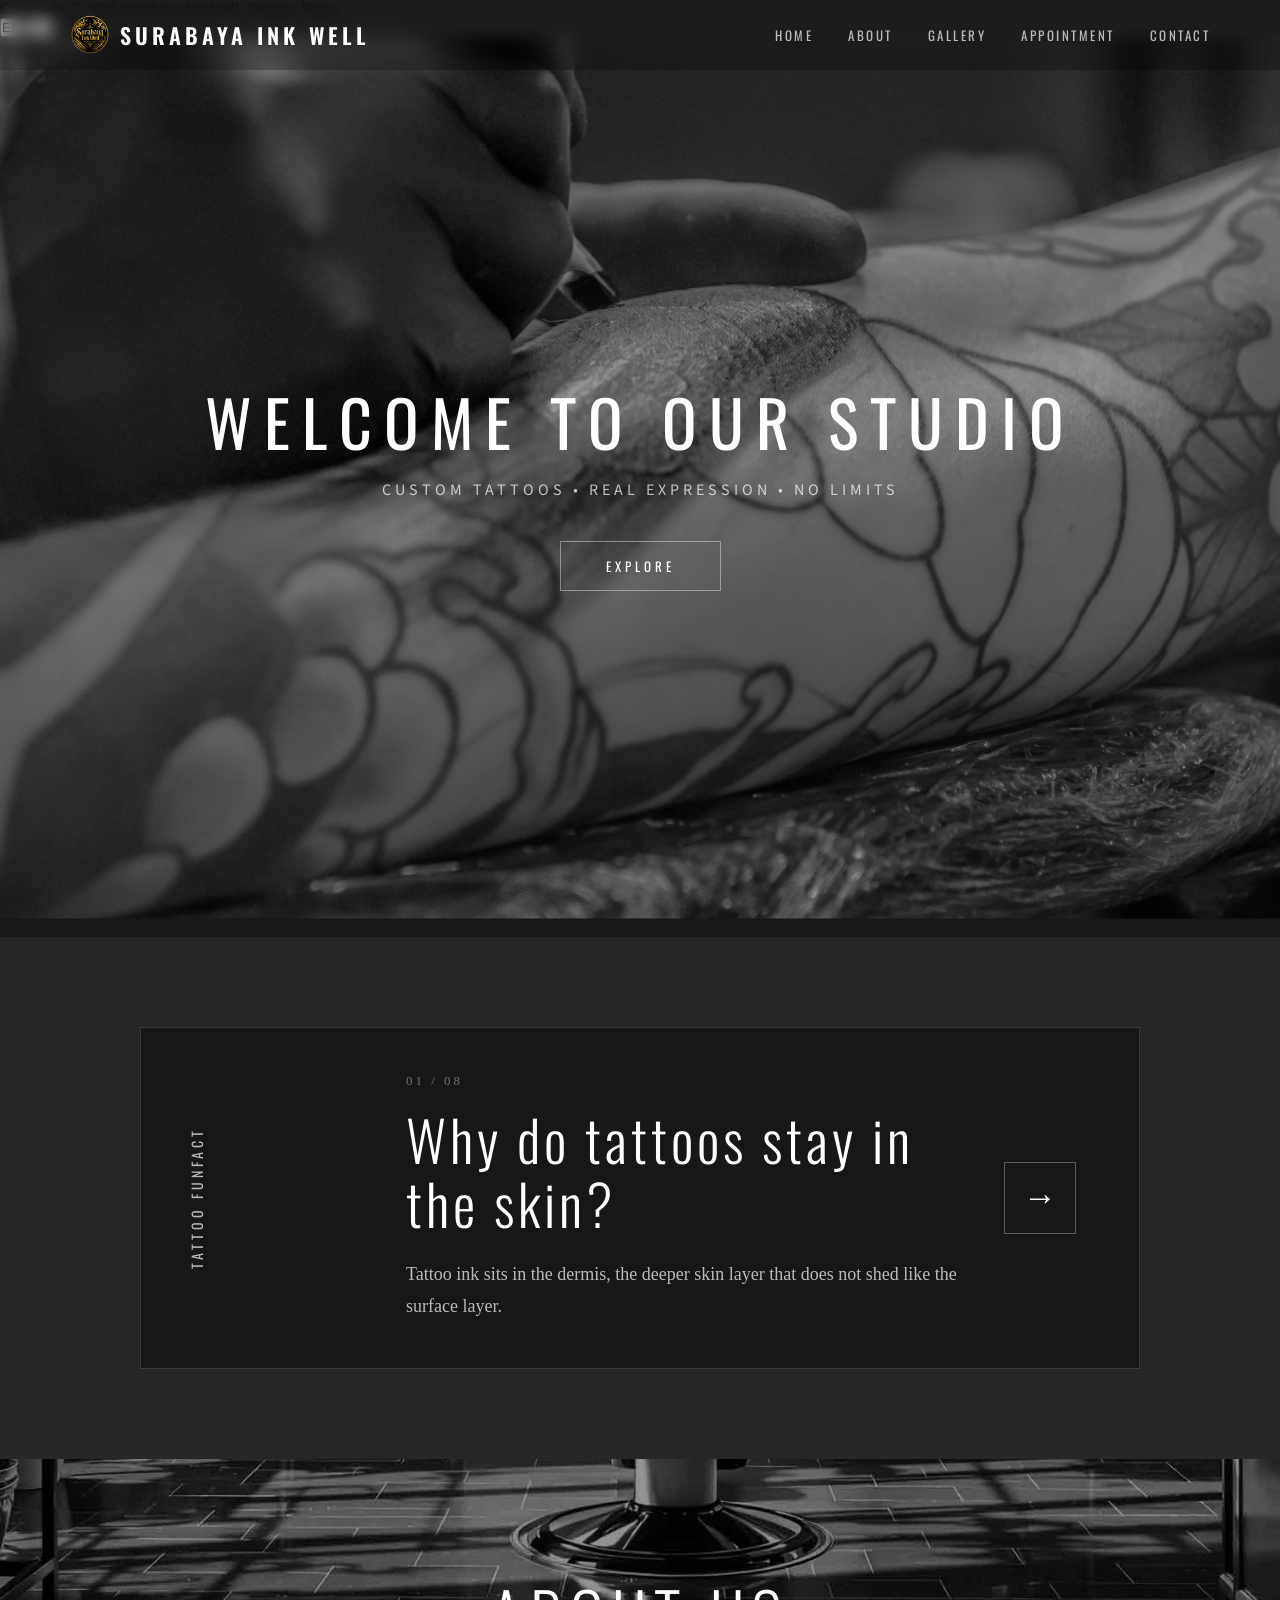
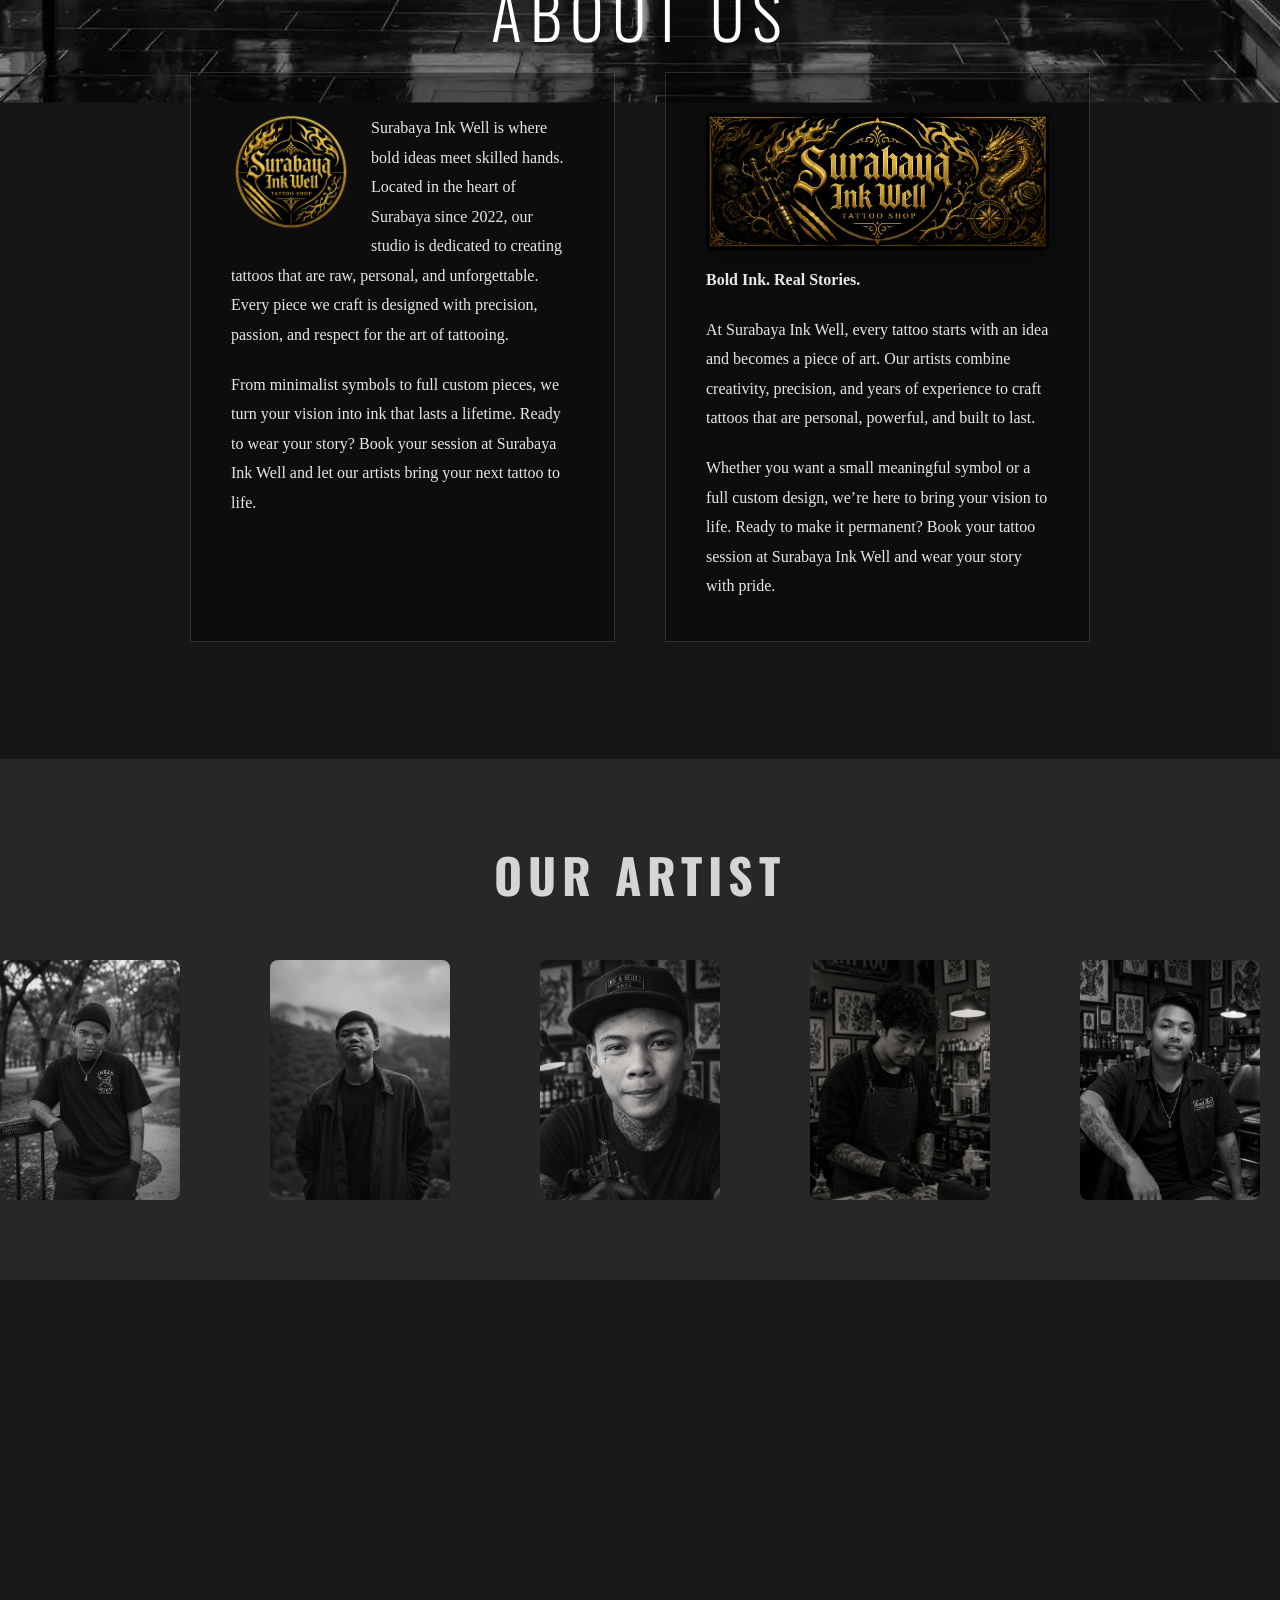
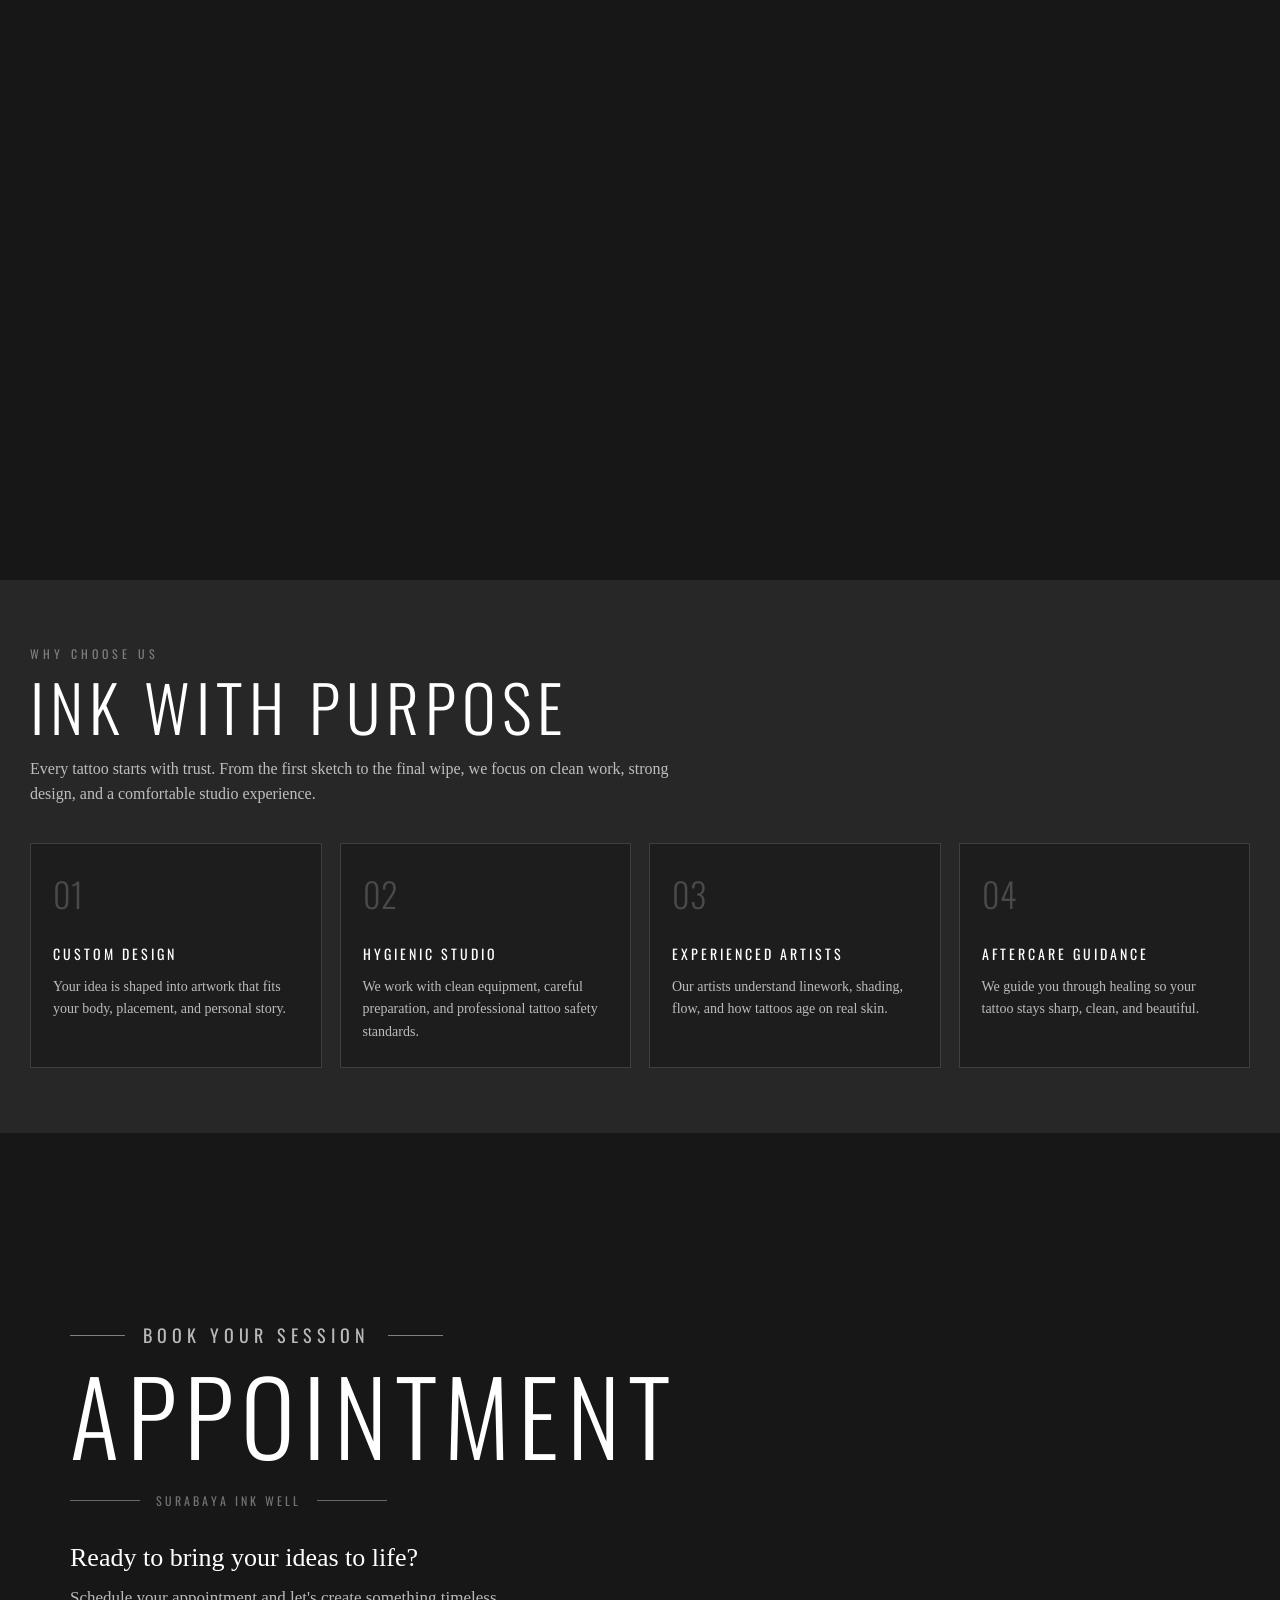
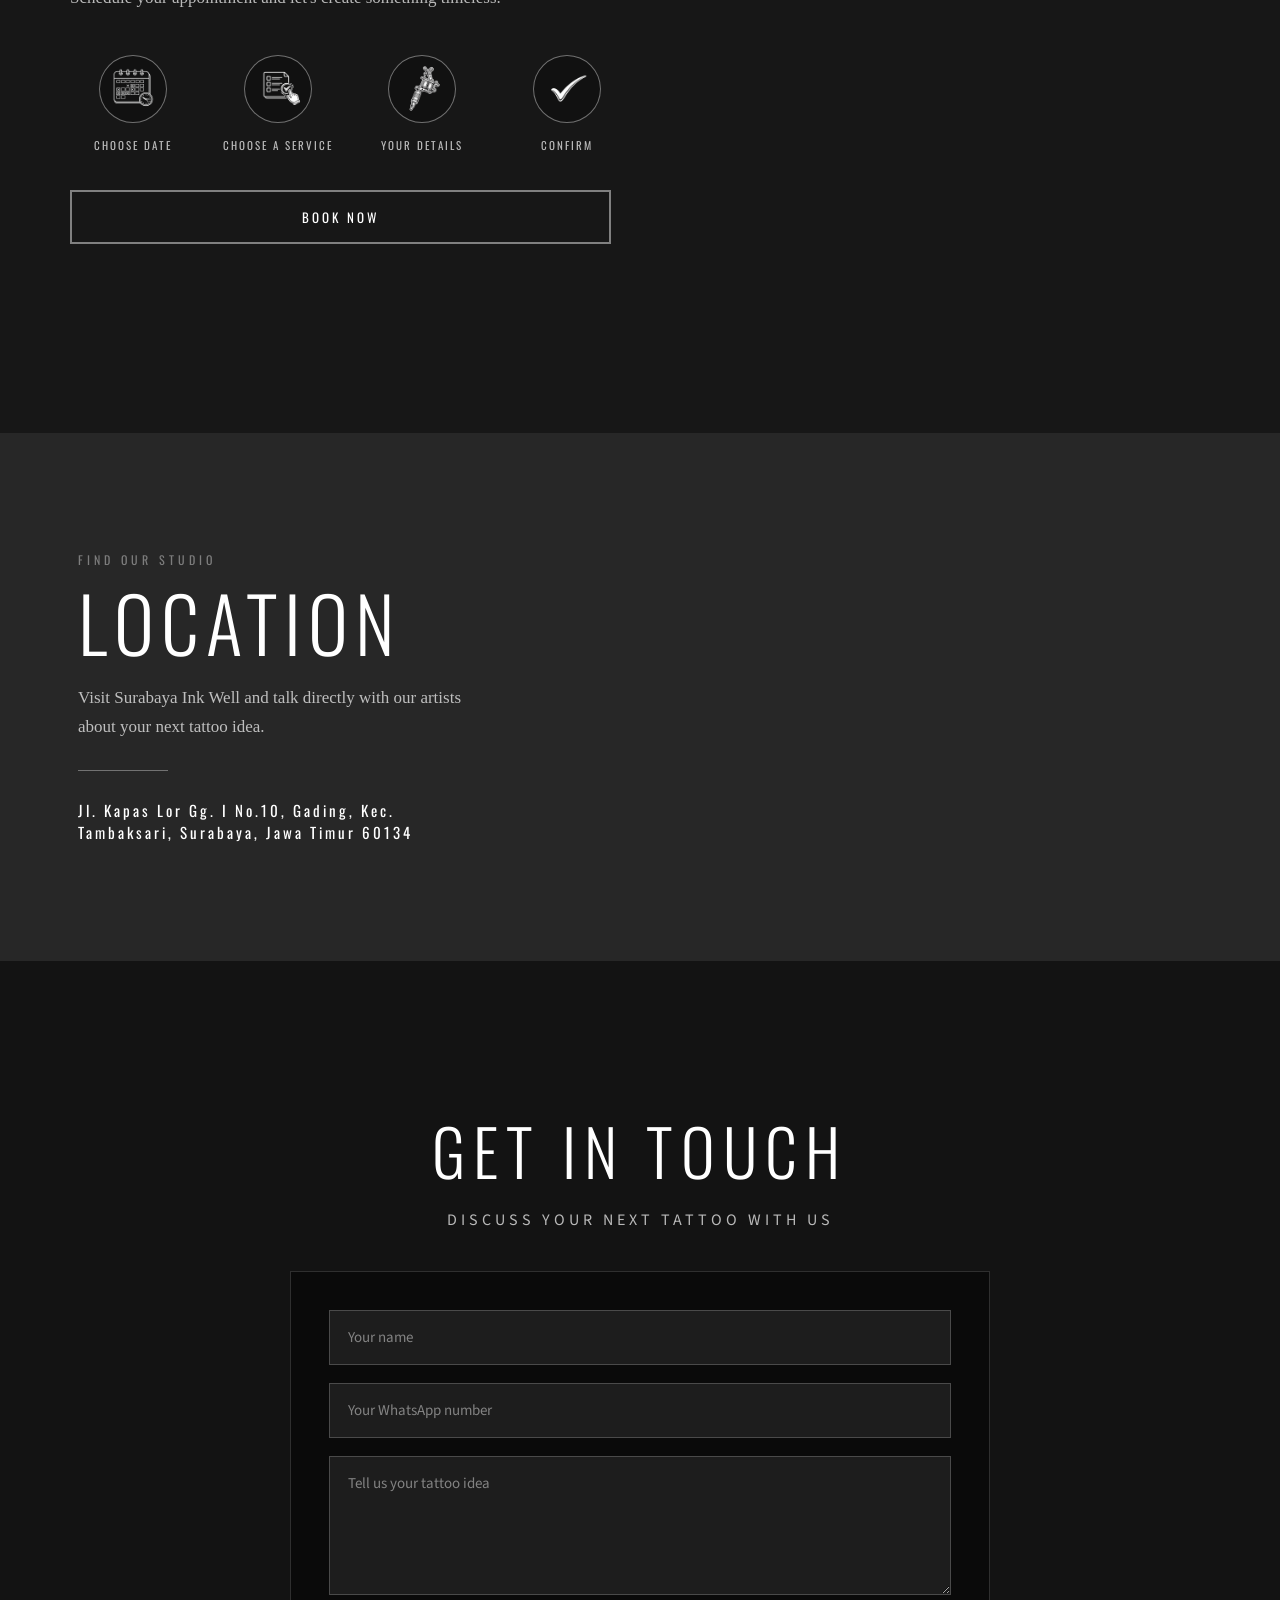
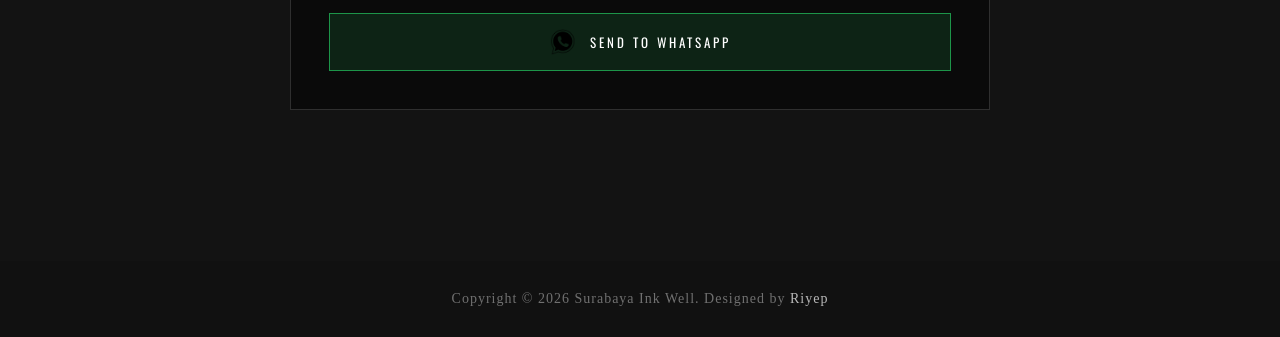
==== commit 6c2ac48a: "Update index.html" ====
--- a/index.html
+++ b/index.html
@@ -57,7 +57,7 @@
     <!-- Navigation -->
     <nav id="templatemo-nav">
         <div class="nav-container">
-            <a href="#home" class="nav-logo" style="display:flex; align-items:center; gap:10px;">
+            <a href="/#home" class="nav-logo" style="display:flex; align-items:center; gap:10px;">
                 <img src="logo/logo.png" alt="Surabaya Ink Well Logo" style="height:40px; width:auto; max-width:none;">
                 <span style="font-family:'Oswald', sans-serif; font-size:22px; letter-spacing:4px; font-weight:600;">
                     SURABAYA INK WELL
@@ -69,11 +69,11 @@
                 <span></span>
             </button>
             <ul class="nav-links" id="navLinks">
-                <li><a href="#home" class="active">HOME</a></li>
-                <li><a href="#about">ABOUT</a></li>
-                <li><a href="#gallery">GALLERY</a></li>
-                <li><a href="#appointment">APPOINTMENT</a></li>
-                <li><a href="#contact">CONTACT</a></li>
+                <li><a href="/#home" class="active">HOME</a></li>
+                <li><a href="/#about">ABOUT</a></li>
+                <li><a href="/#gallery">GALLERY</a></li>
+                <li><a href="/#appointment">APPOINTMENT</a></li>
+                <li><a href="/#contact">CONTACT</a></li>
             </ul>
         </div>
     </nav>
@@ -91,7 +91,7 @@
         <div class="section-content">
             <h1 class="section-title hero-title">WELCOME TO OUR STUDIO</h1>
             <p class="section-subtitle caps">CUSTOM TATTOOS • REAL EXPRESSION • NO LIMITS</p>
-            <a href="#about" class="btn-scroll">EXPLORE</a>
+            <a href="/#about" class="btn-scroll">EXPLORE</a>
         </div>
     </section>
 
@@ -741,4 +741,4 @@
 
 </body>
 
-</html>+</html>
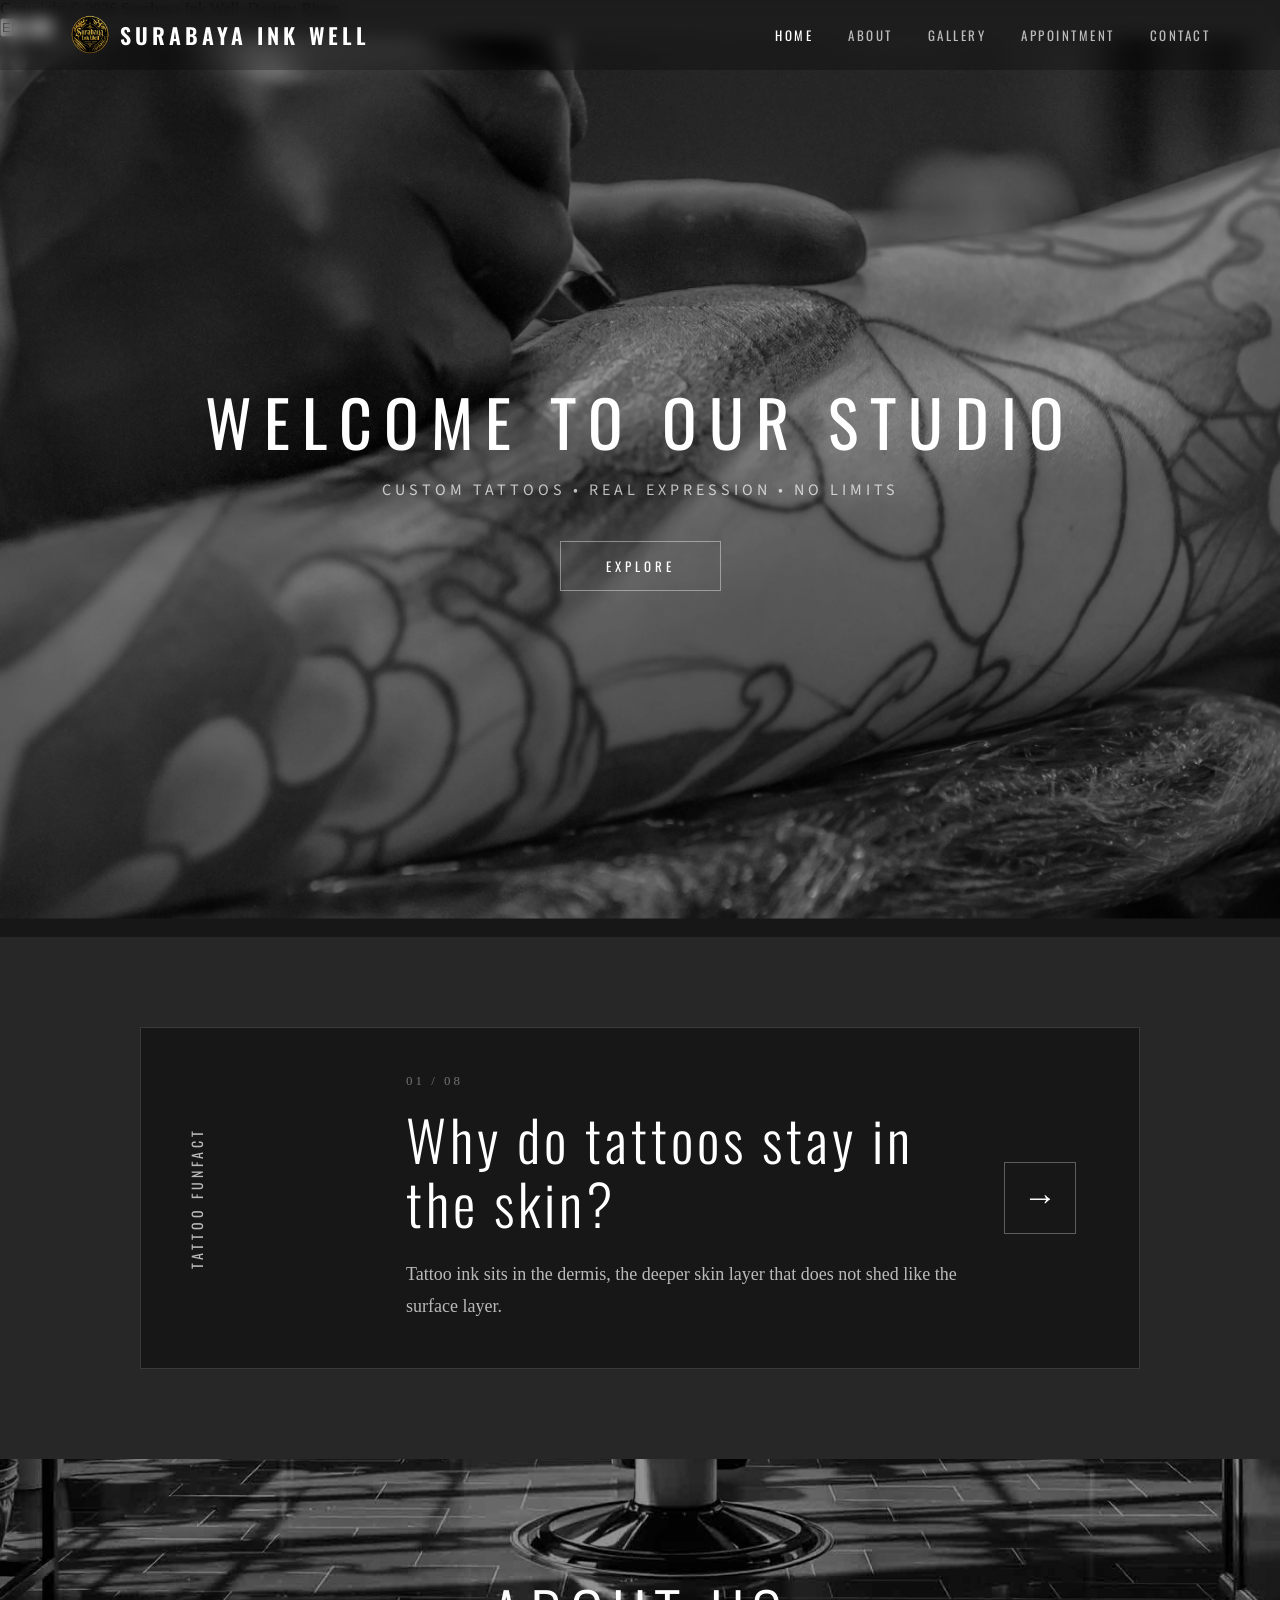
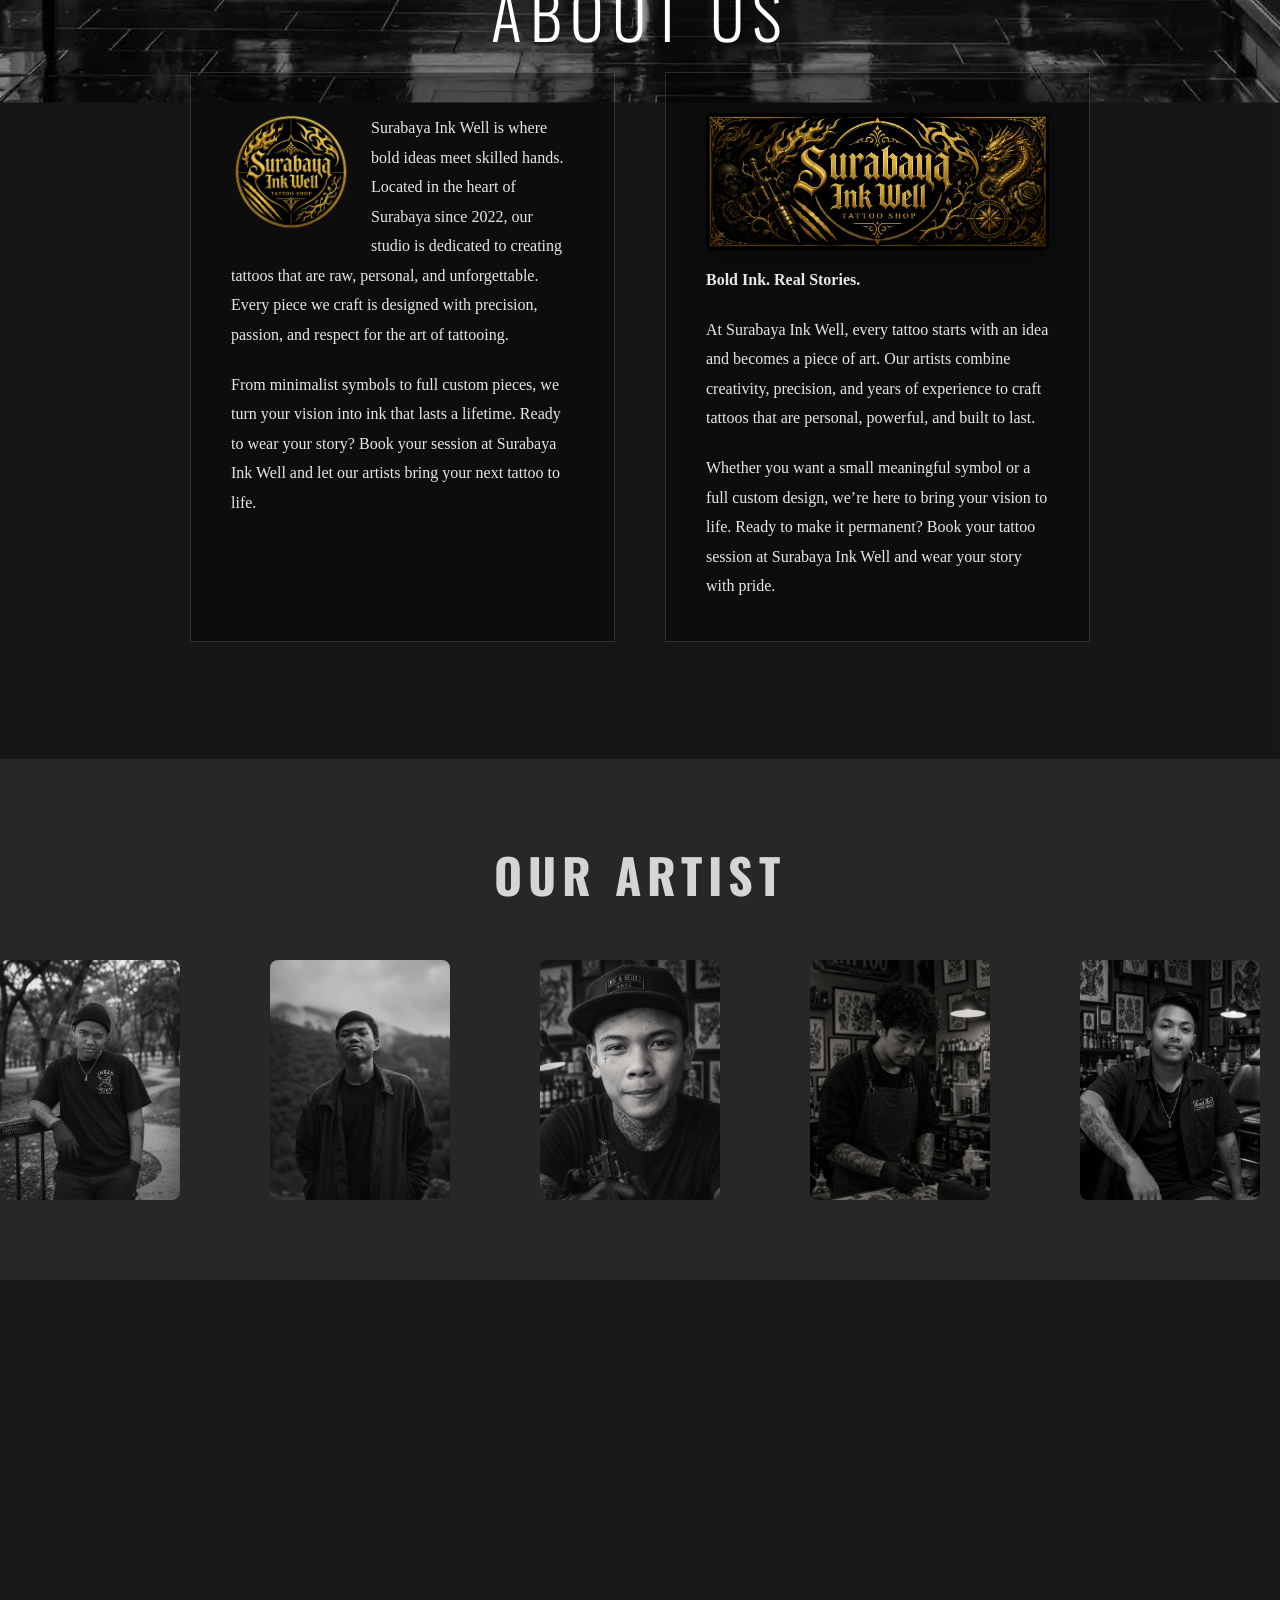
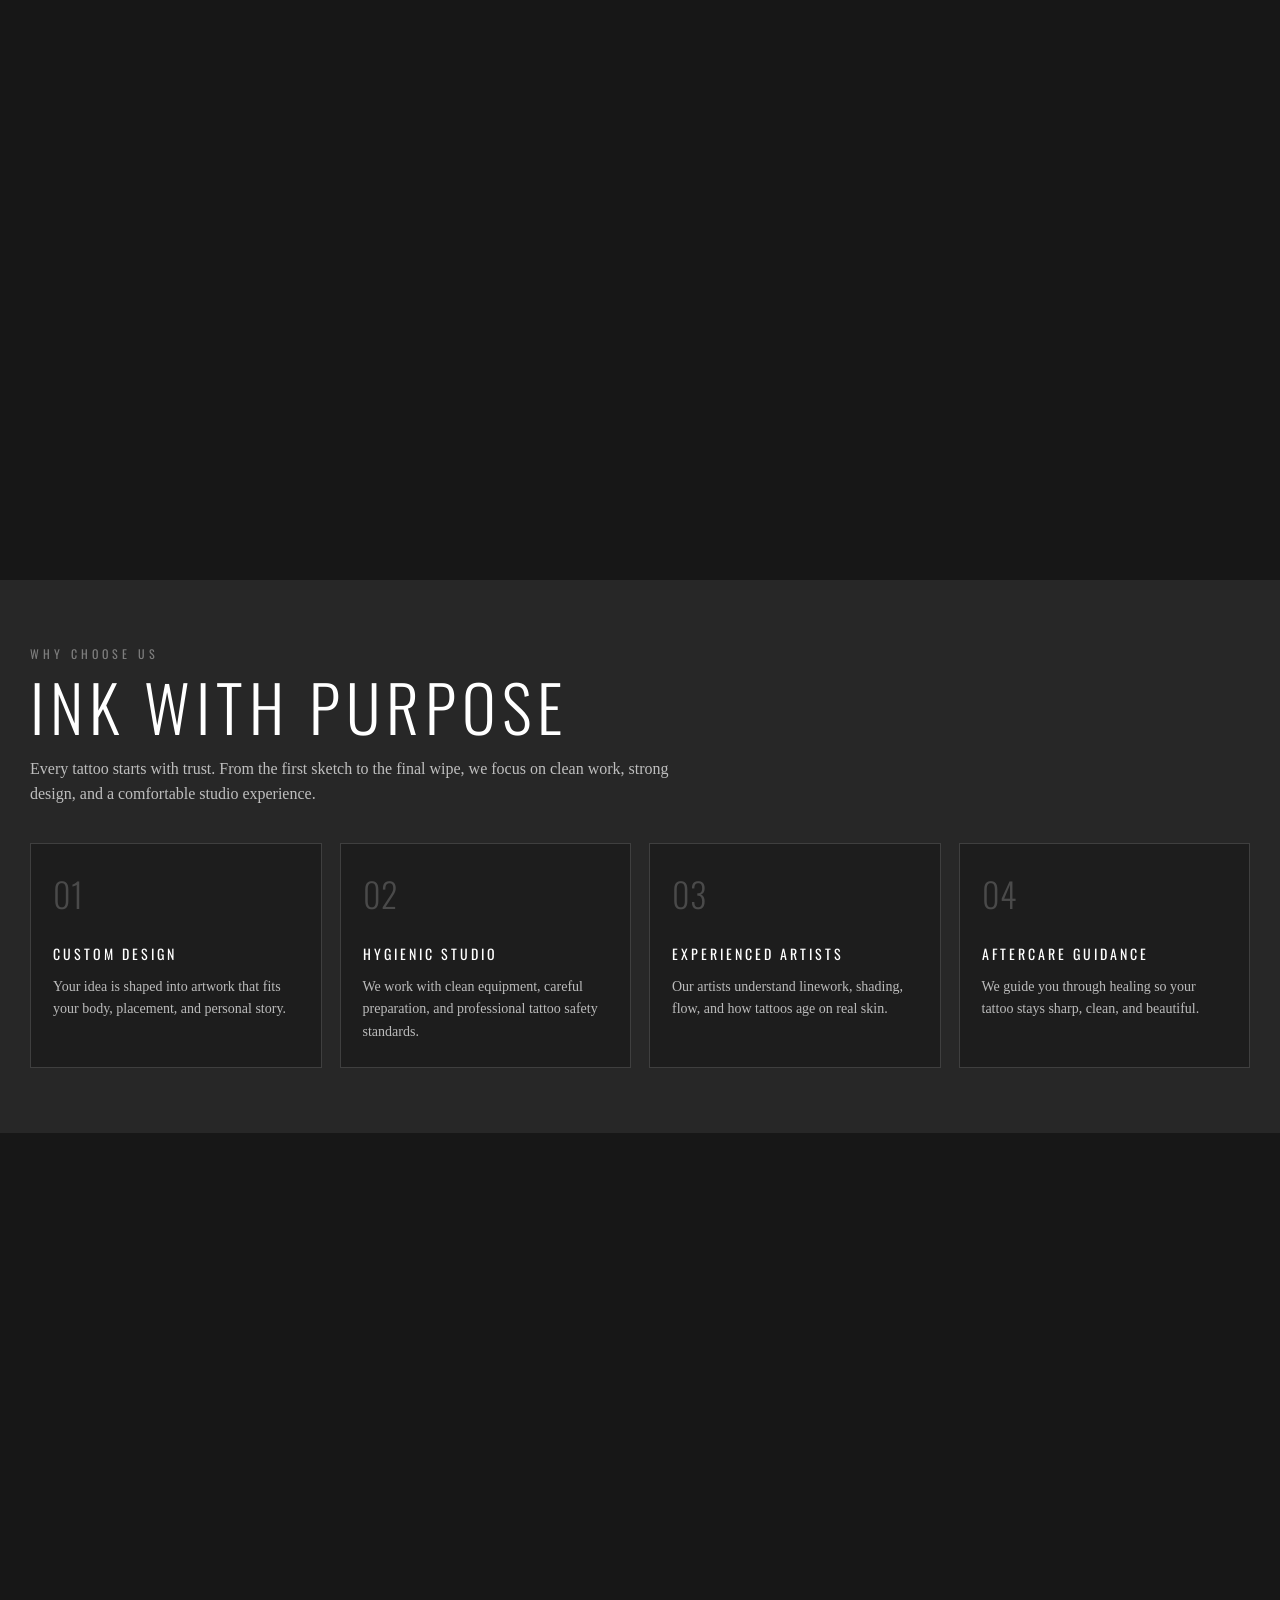
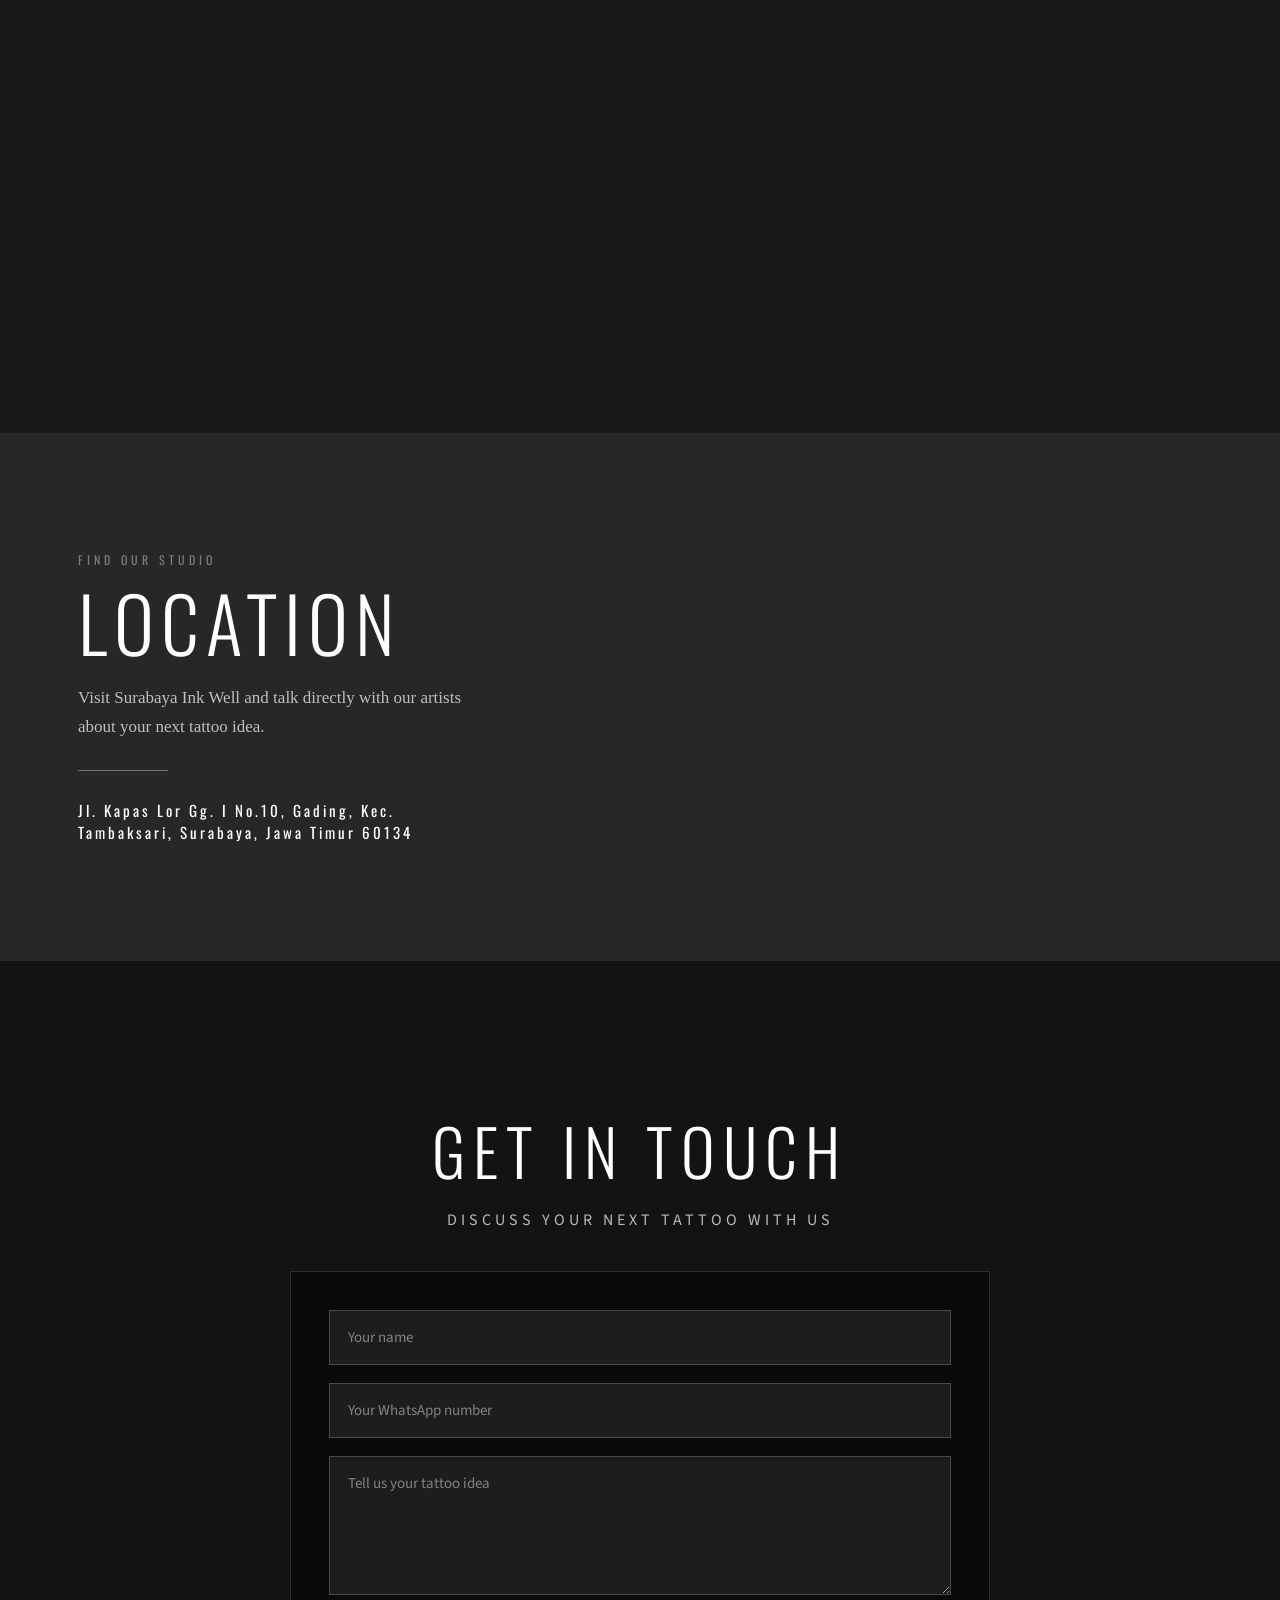
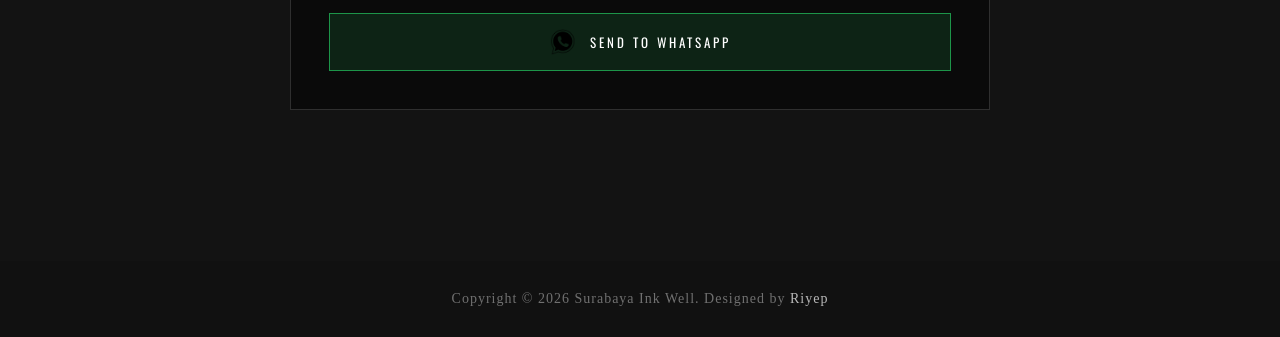
==== commit 183b2eb0: "Update index.html" ====
--- a/index.html
+++ b/index.html
@@ -69,11 +69,11 @@
                 <span></span>
             </button>
             <ul class="nav-links" id="navLinks">
-                <li><a href="/#home" class="active">HOME</a></li>
-                <li><a href="/#about">ABOUT</a></li>
-                <li><a href="/#gallery">GALLERY</a></li>
-                <li><a href="/#appointment">APPOINTMENT</a></li>
-                <li><a href="/#contact">CONTACT</a></li>
+                <li><a href="#home" class="active">HOME</a></li>
+                <li><a href="#about">ABOUT</a></li>
+                <li><a href="#gallery">GALLERY</a></li>
+                <li><a href="#appointment">APPOINTMENT</a></li>
+                <li><a href="#contact">CONTACT</a></li>
             </ul>
         </div>
     </nav>
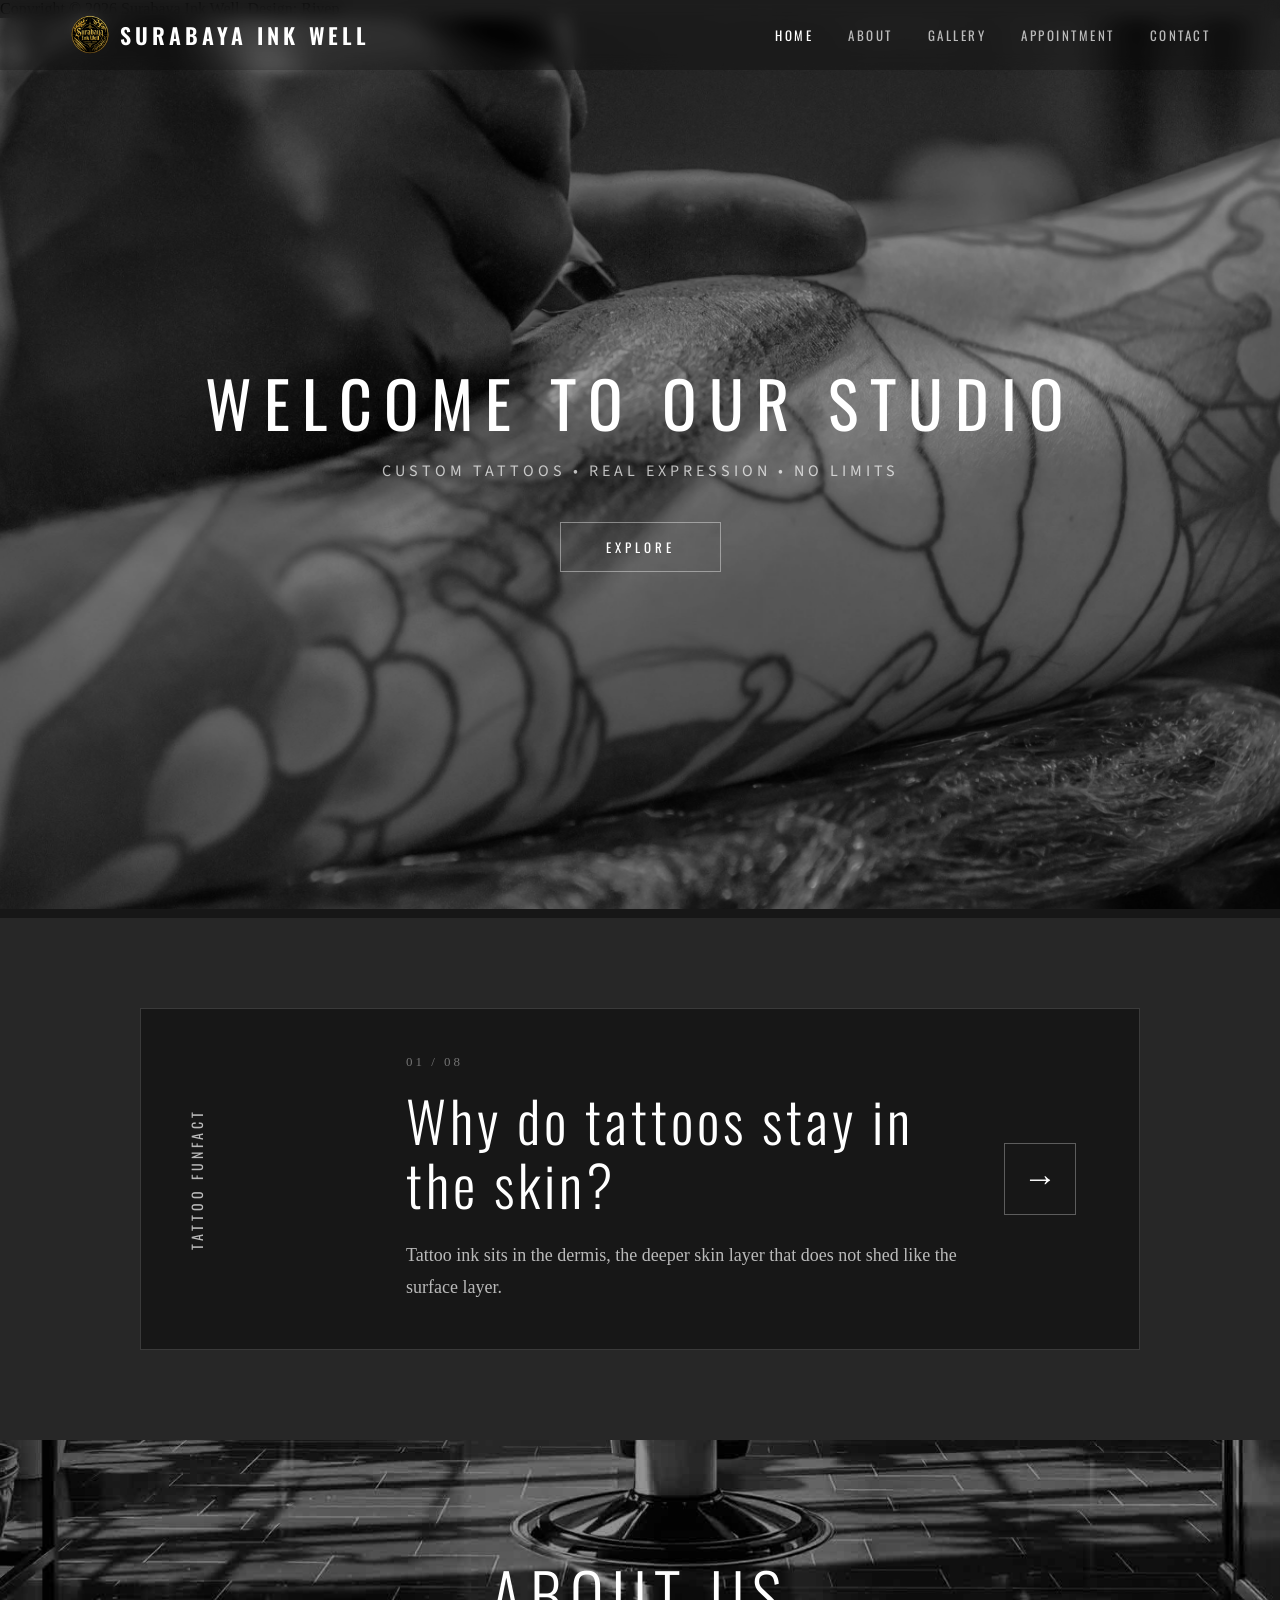
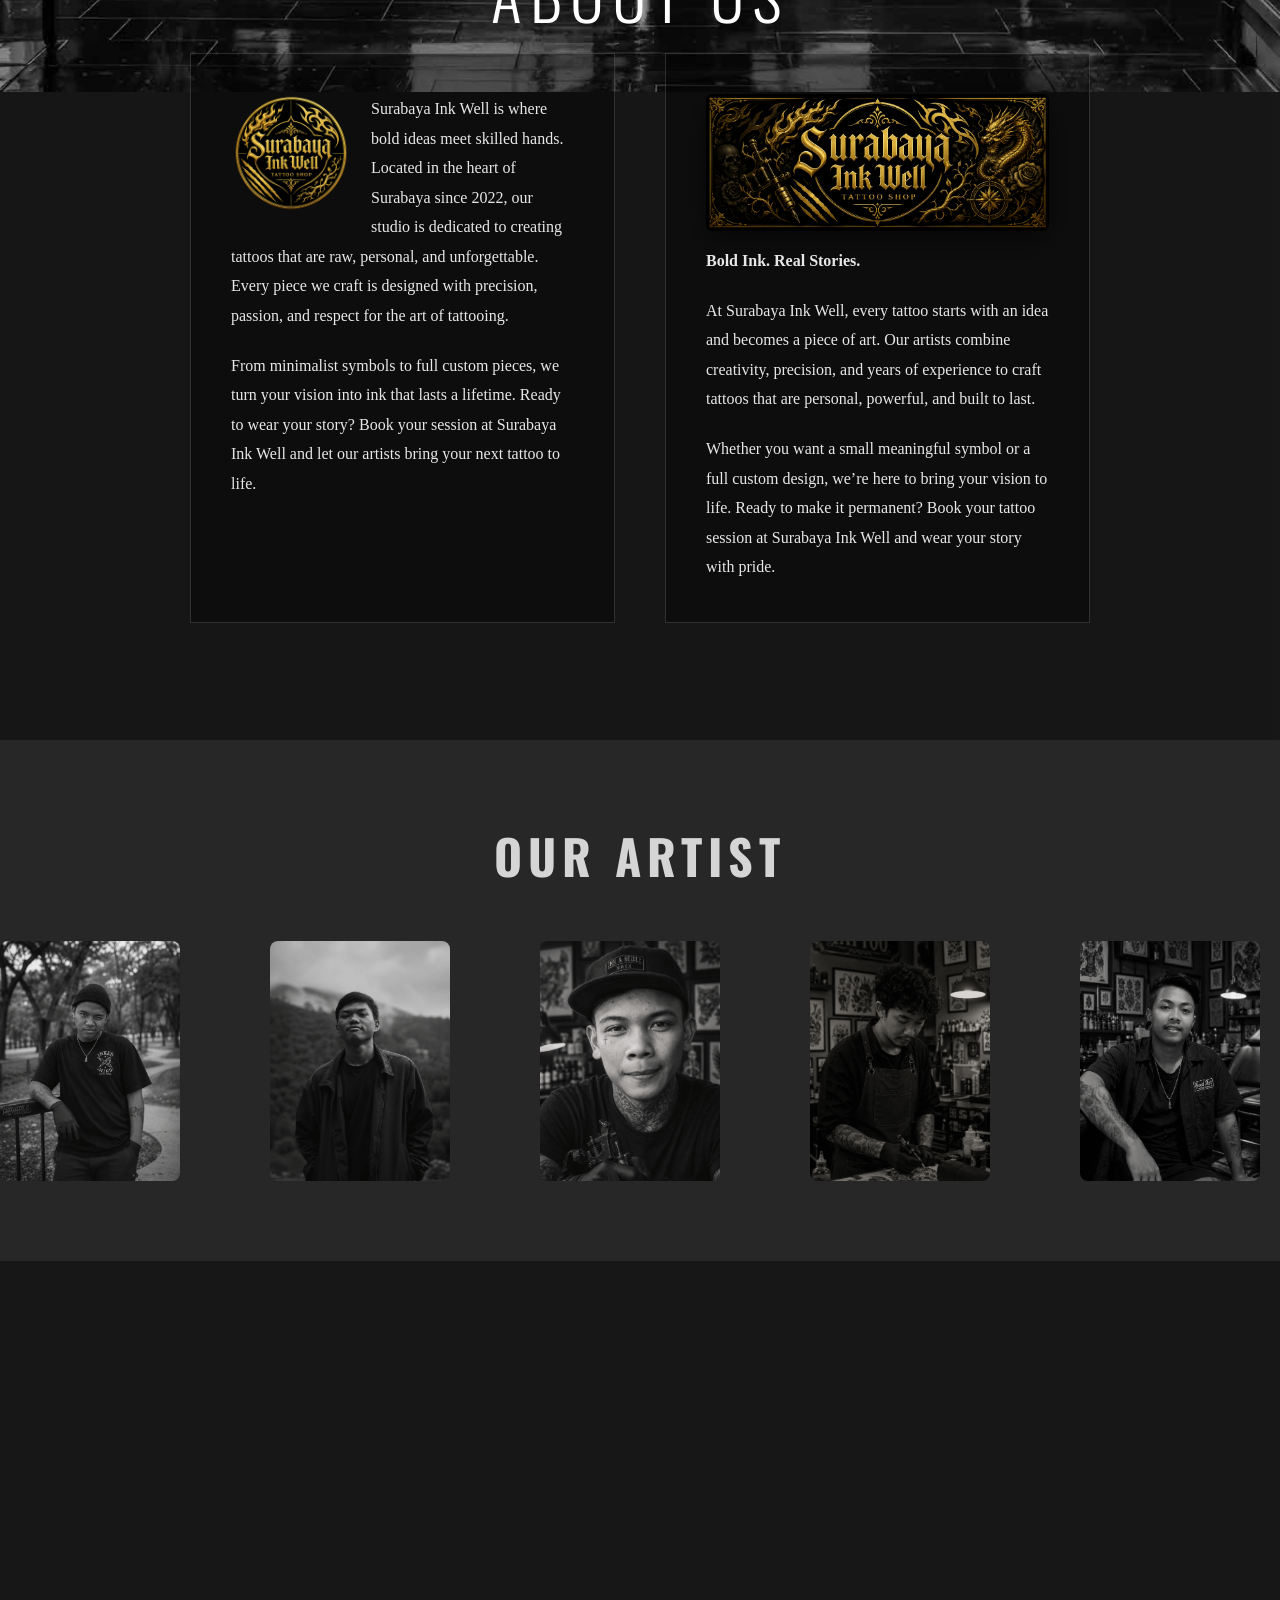
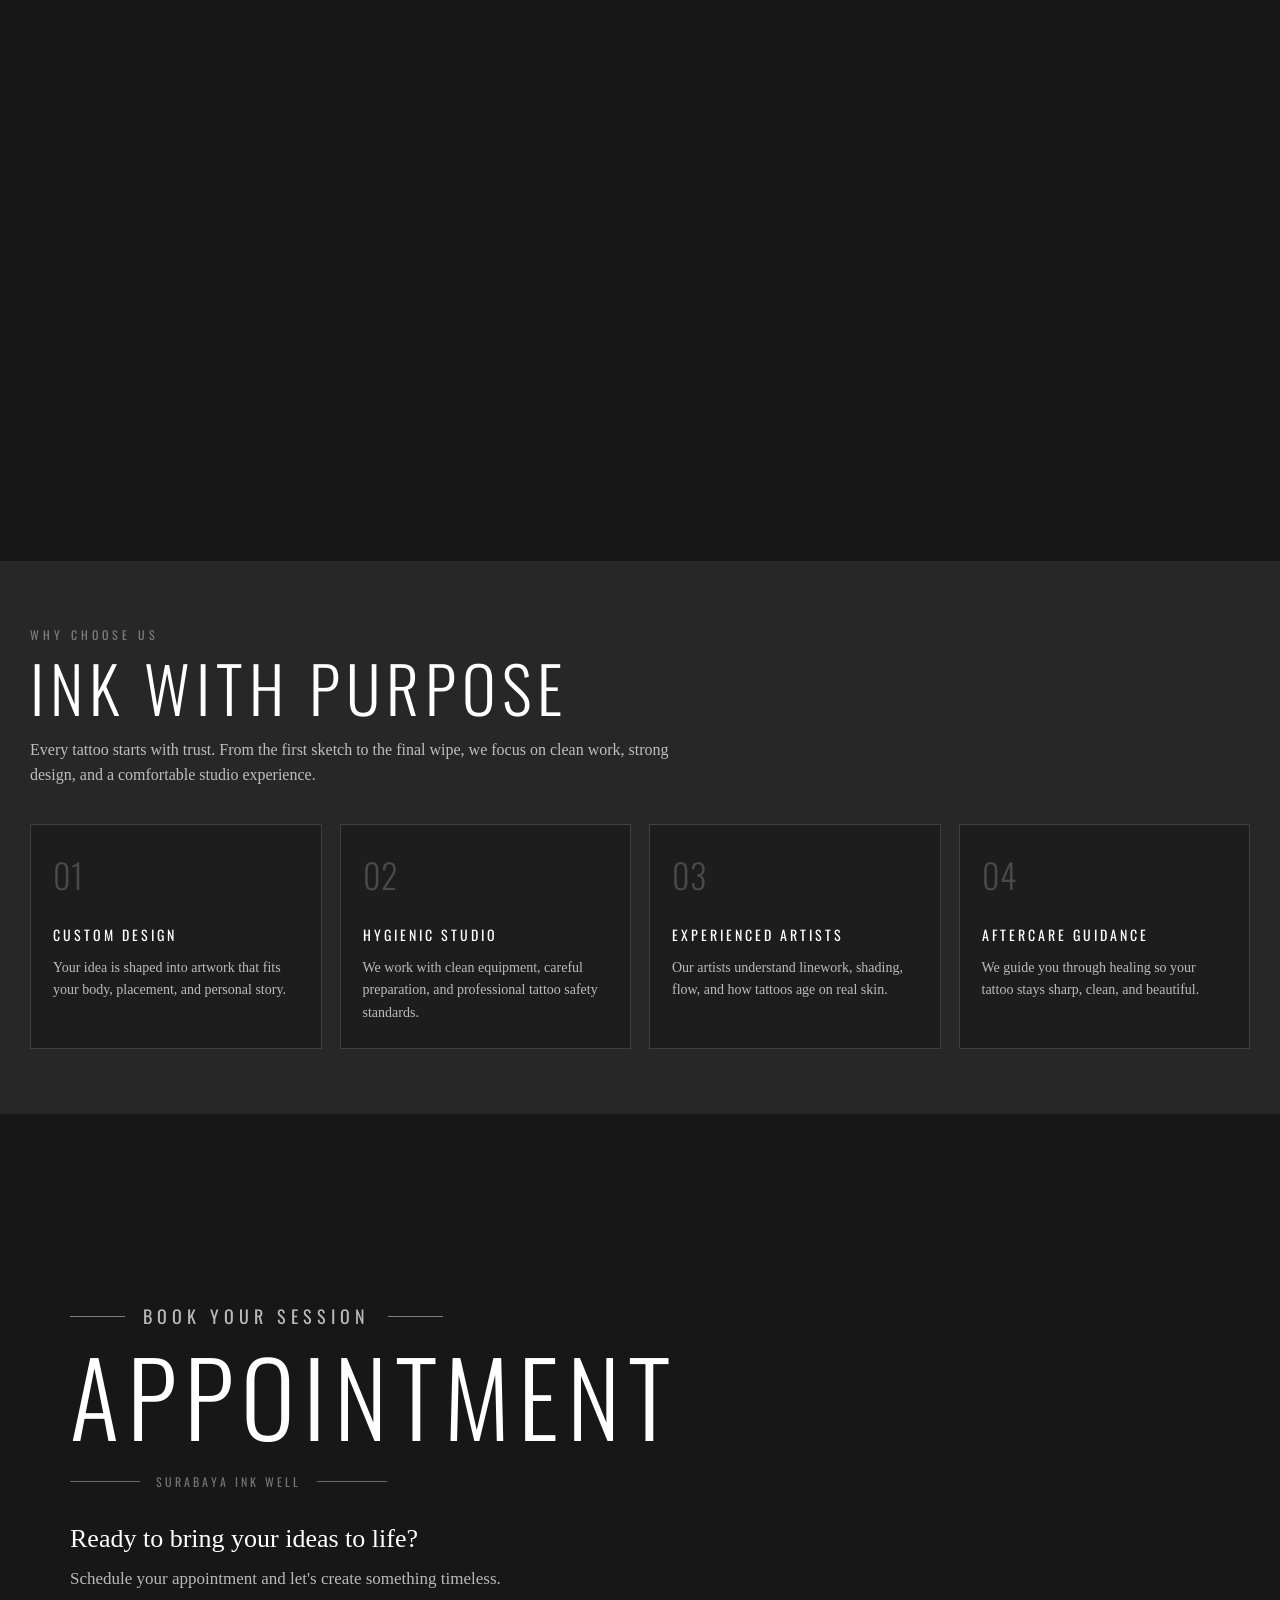
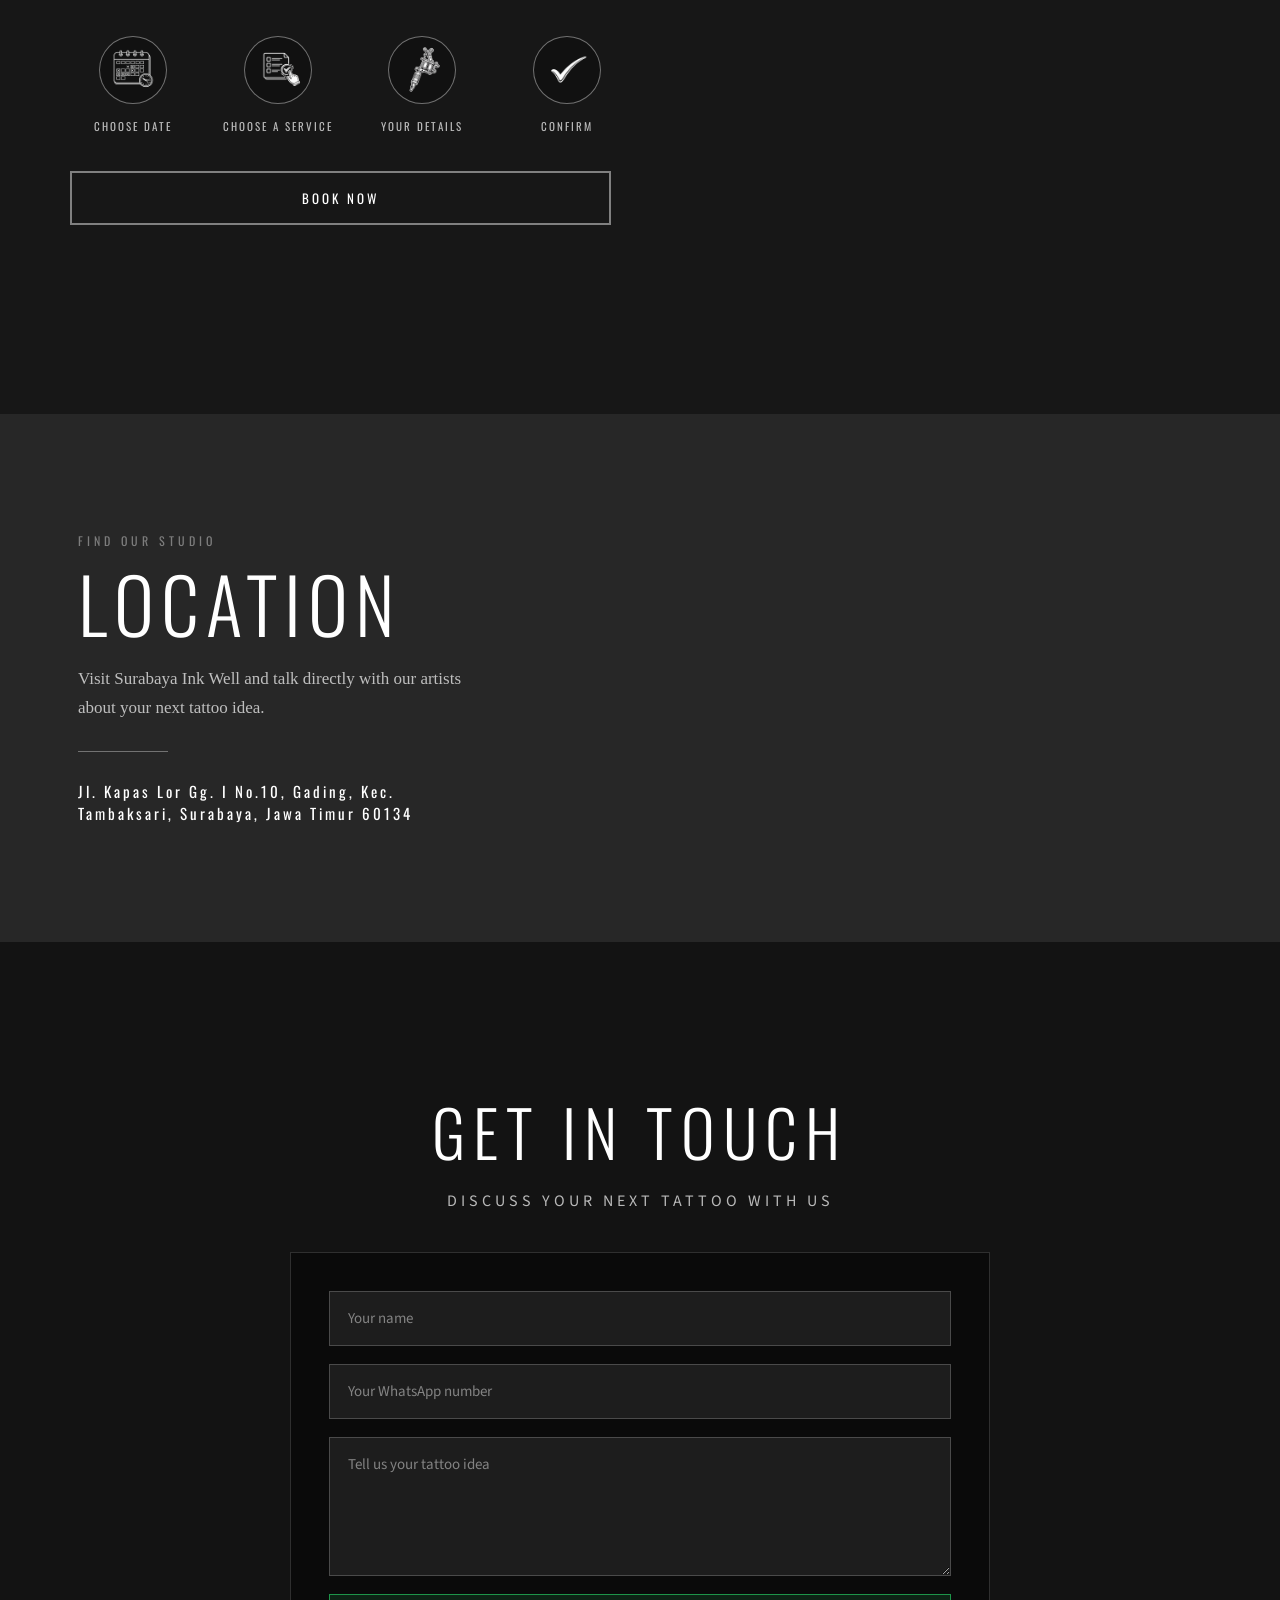
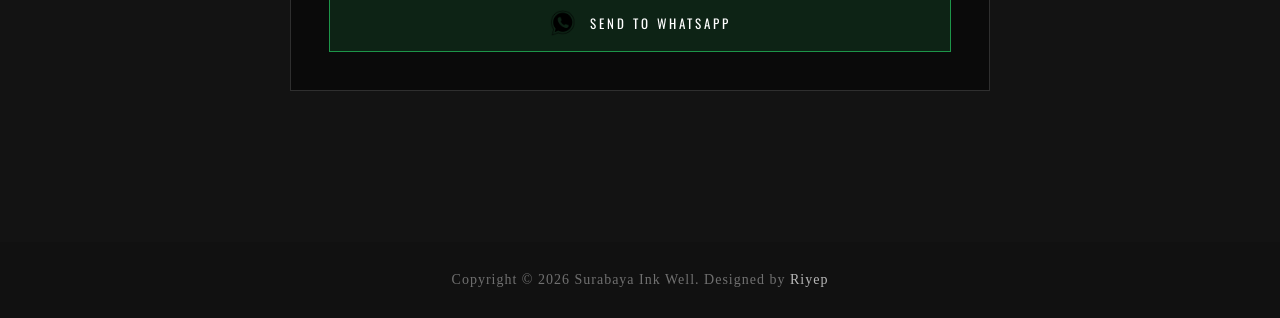
==== commit df924c49: "Update index.html" ====
--- a/index.html
+++ b/index.html
@@ -77,11 +77,6 @@
             </ul>
         </div>
     </nav>
-
-    <div class="language-switch nav-language-switch">
-        <button type="button" class="lang-btn active" data-lang="en">EN</button>
-        <button type="button" class="lang-btn" data-lang="id">IND</button>
-    </div>
 
     <!-- Section 1: Home / Hero -->
     <section id="home" class="parallax-section">
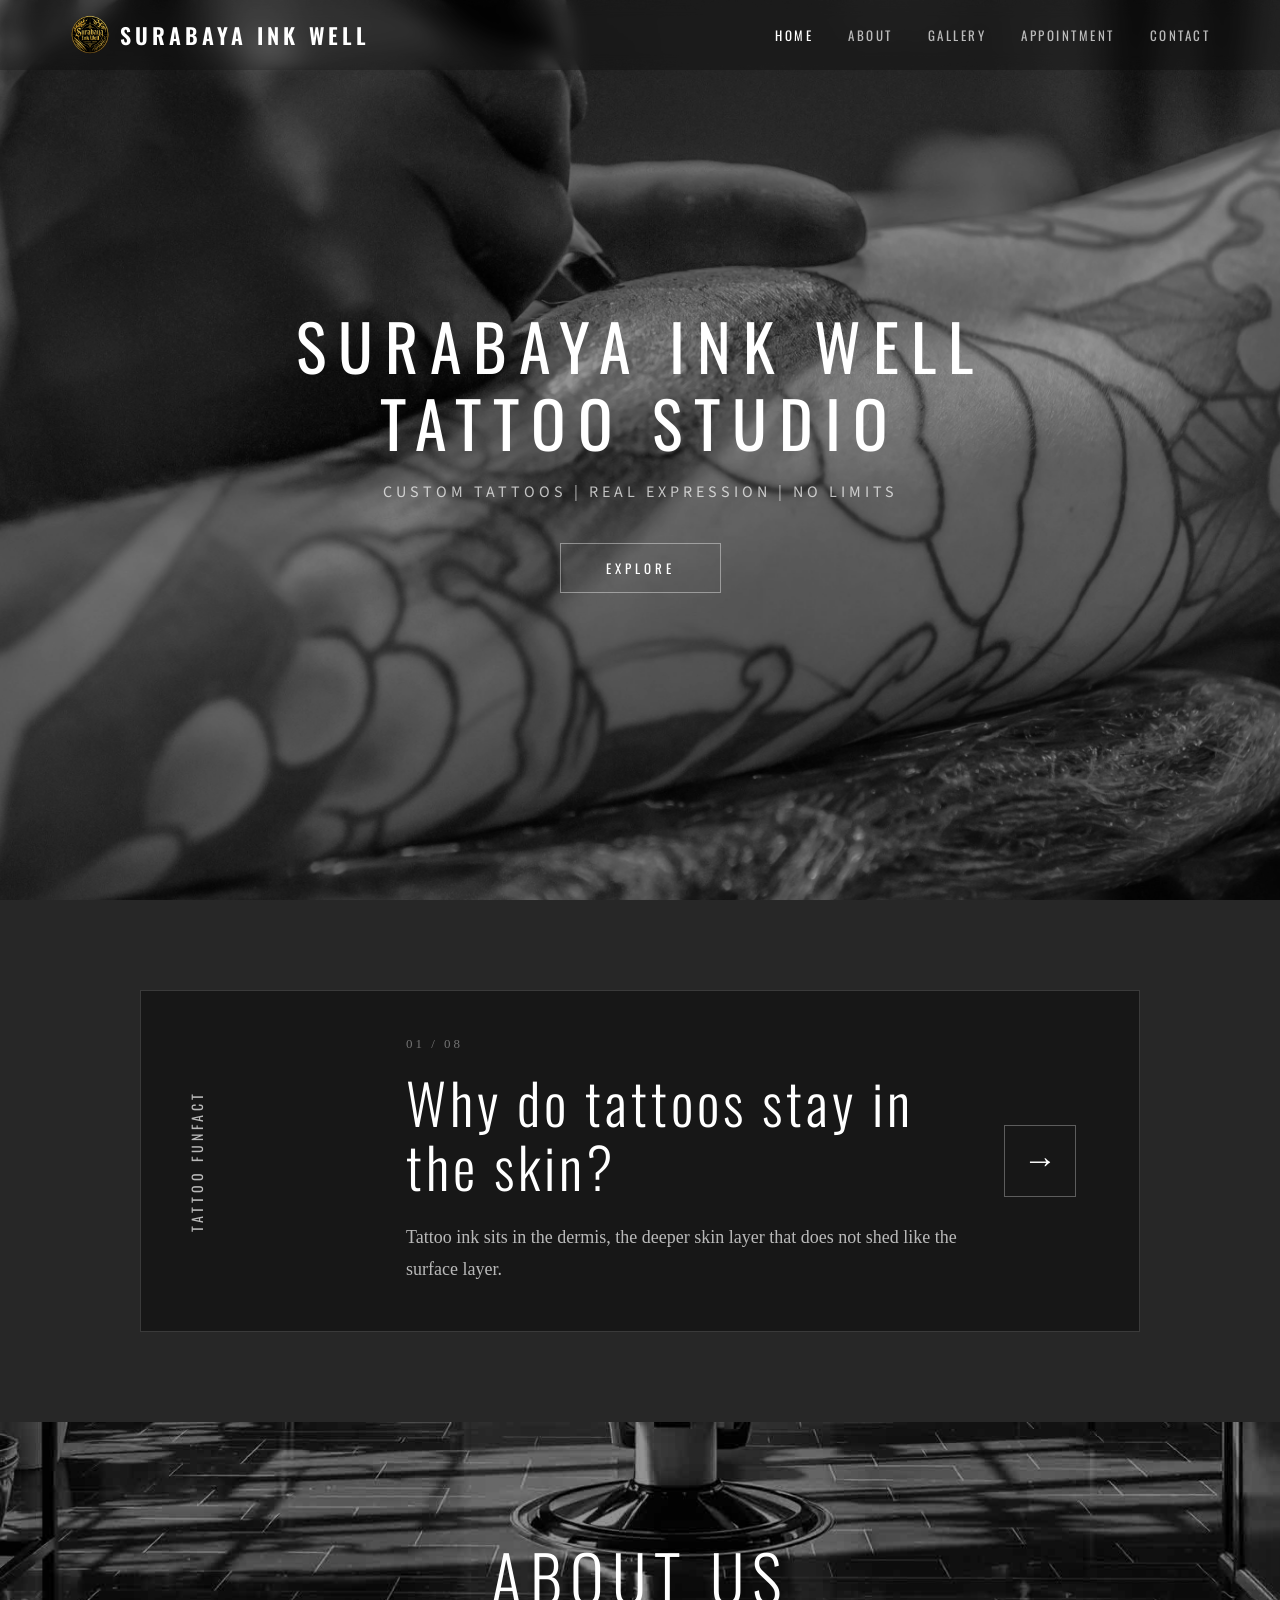
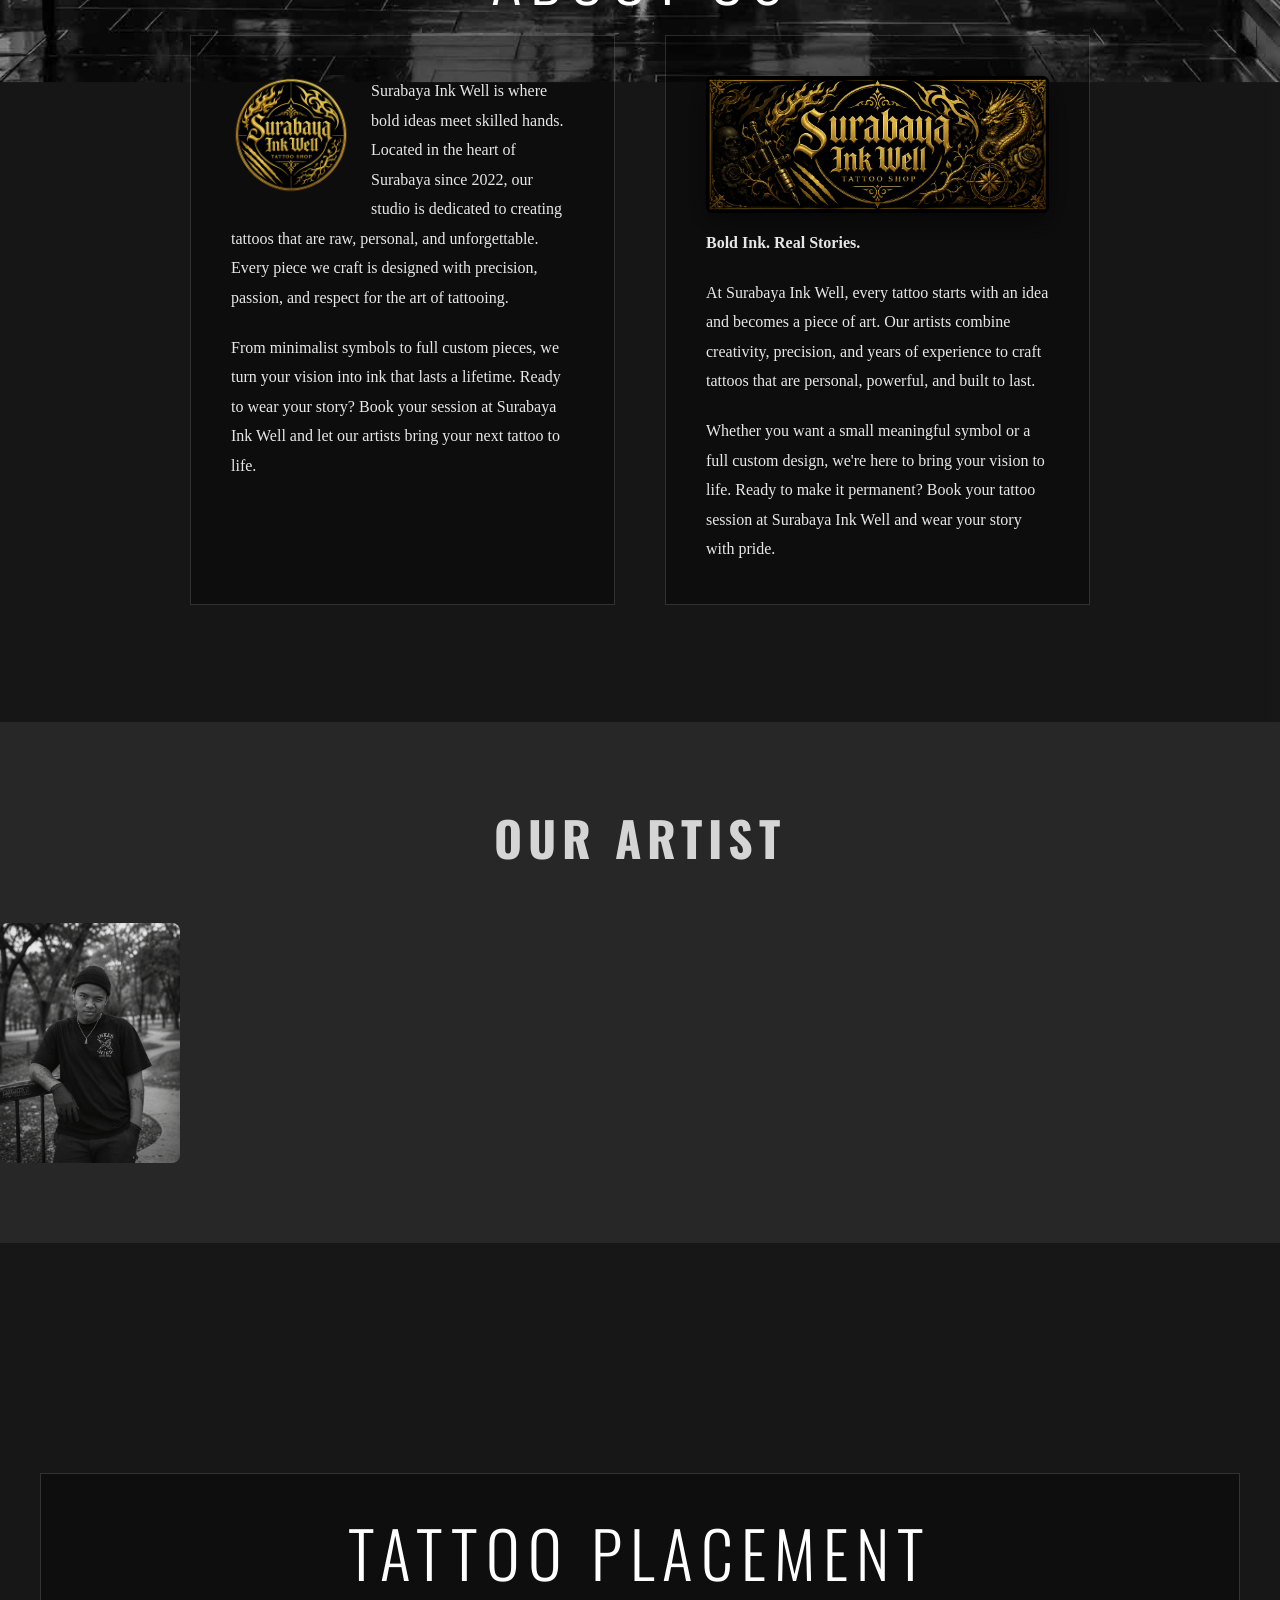
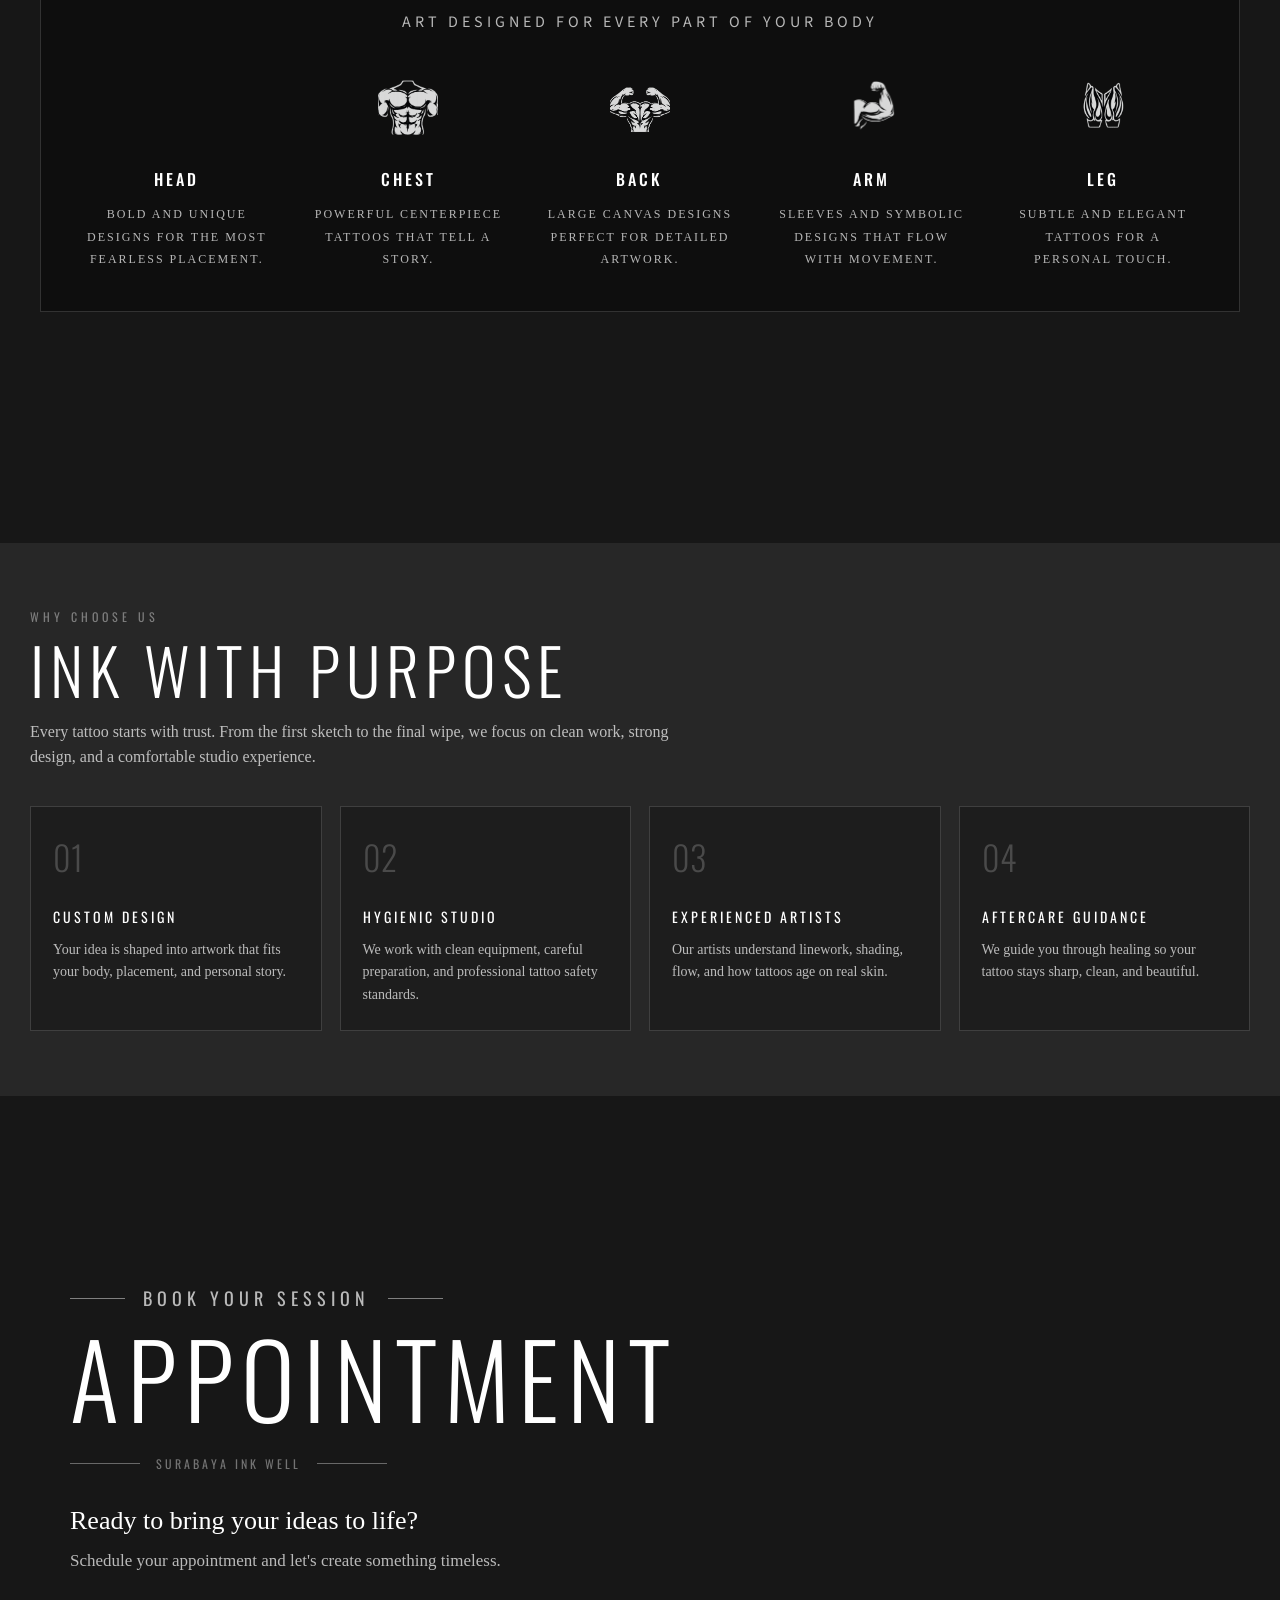
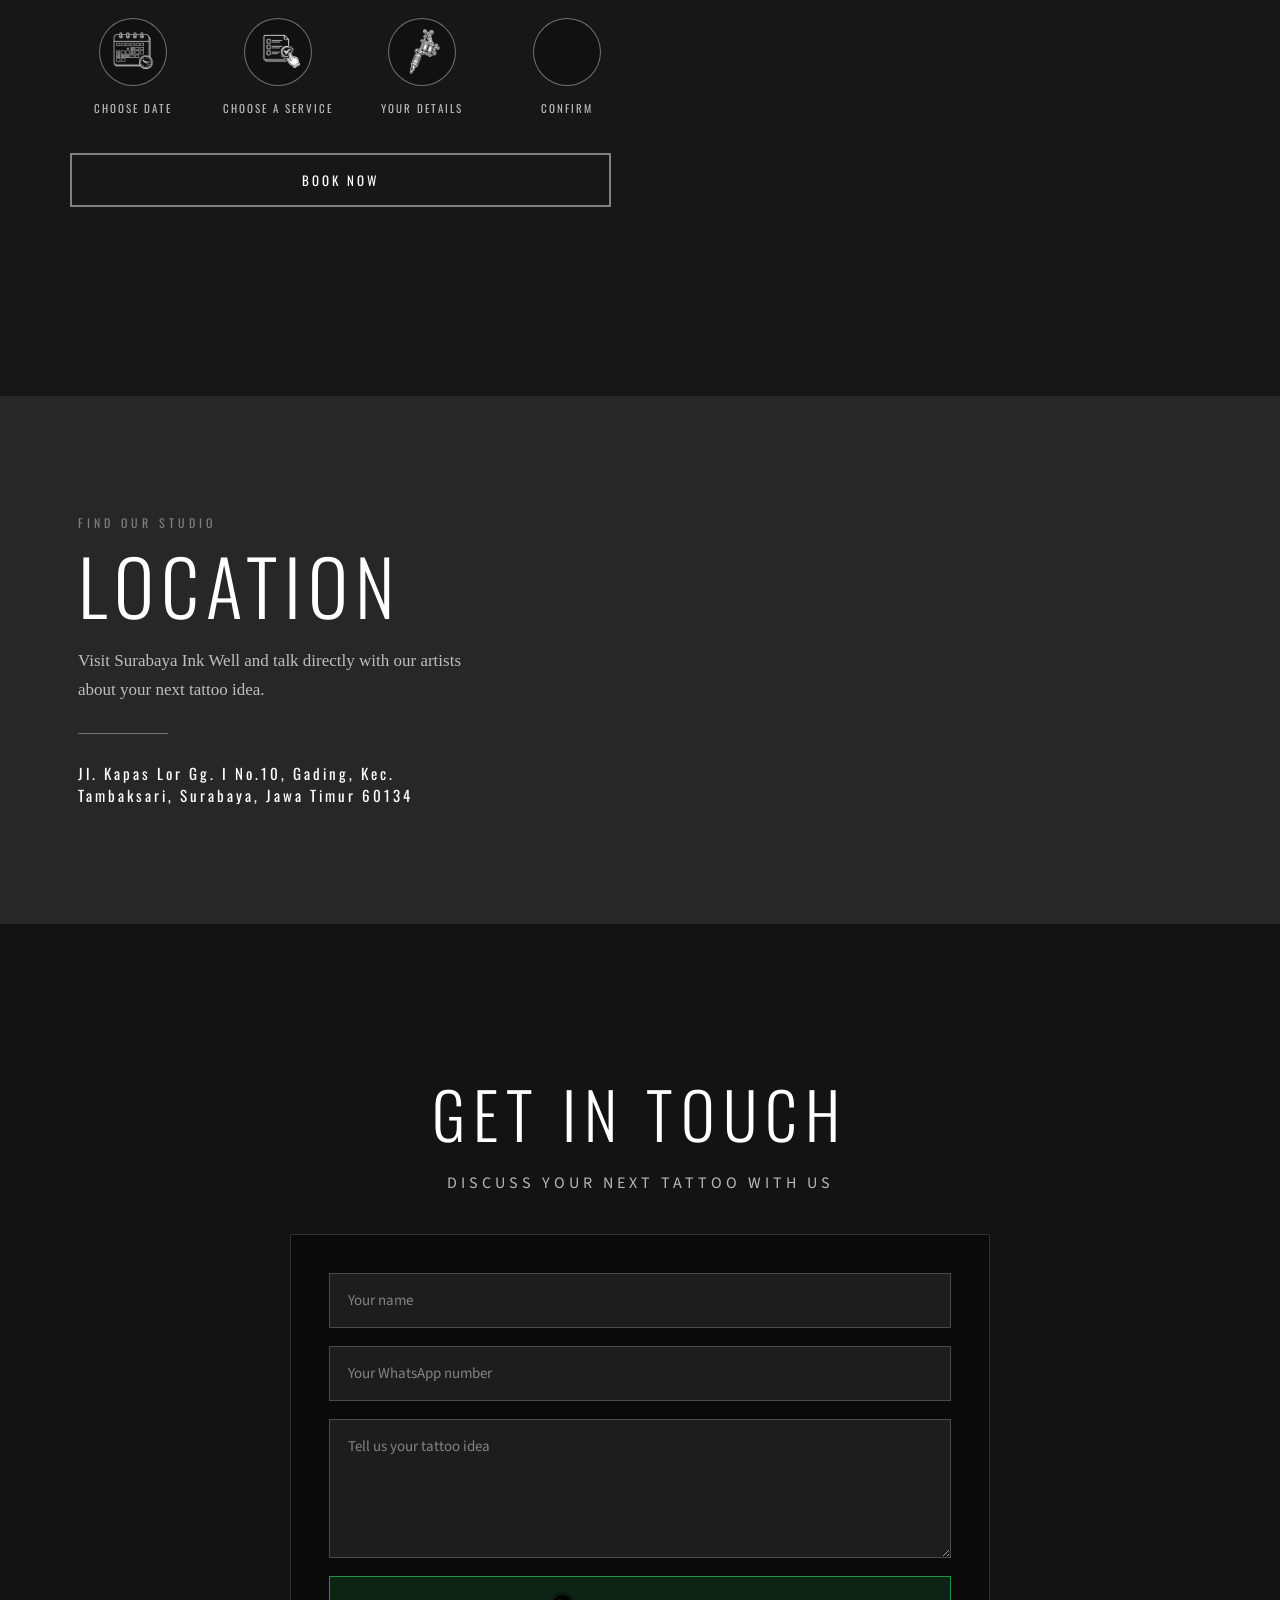
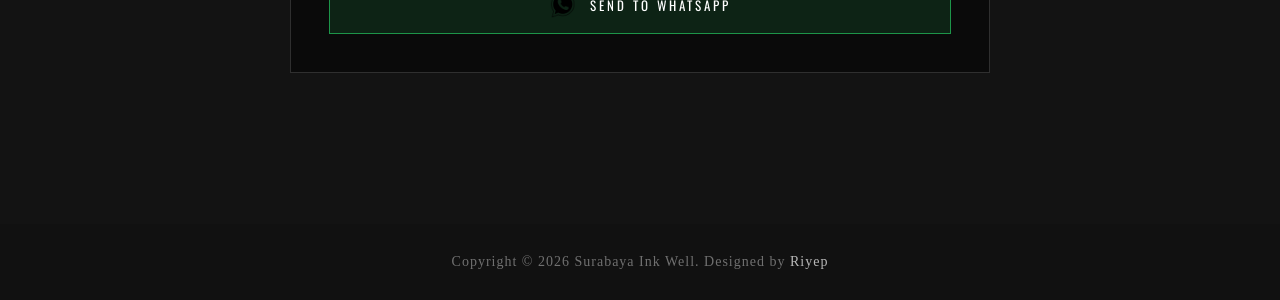
==== commit 03874e61: "Optimize site performance and SEO" ====
--- a/index.html
+++ b/index.html
@@ -4,7 +4,34 @@
 <head>
     <meta charset="UTF-8">
     <meta name="viewport" content="width=device-width, initial-scale=1.0">
-    <title>Surabaya Ink Well</title>
+    <title>Surabaya Ink Well | Custom Tattoo Studio in Surabaya</title>
+    <meta name="description" content="Surabaya Ink Well is a custom tattoo studio in Surabaya for bold personal tattoo designs, clean studio work, experienced artists, booking, placement ideas, and aftercare guidance.">
+    <meta name="robots" content="index, follow, max-image-preview:large">
+    <meta name="author" content="Surabaya Ink Well">
+    <meta name="theme-color" content="#080808">
+    <link rel="canonical" href="https://surabayaink.web.id/">
+    <meta property="og:site_name" content="Surabaya Ink Well">
+    <meta property="og:type" content="website">
+    <meta property="og:title" content="Surabaya Ink Well | Custom Tattoo Studio in Surabaya">
+    <meta property="og:description" content="Custom tattoo studio in Surabaya for personal tattoo designs, clean studio work, experienced artists, booking, and aftercare guidance.">
+    <meta property="og:url" content="https://surabayaink.web.id/">
+    <meta property="og:image" content="https://surabayaink.web.id/images/bg01.jpeg">
+    <meta property="og:image:alt" content="Surabaya Ink Well tattoo studio in Surabaya">
+    <meta property="og:locale" content="en_US">
+    <meta name="twitter:card" content="summary_large_image">
+    <meta name="twitter:title" content="Surabaya Ink Well | Custom Tattoo Studio in Surabaya">
+    <meta name="twitter:description" content="Custom tattoo studio in Surabaya for personal tattoo designs, booking, and aftercare guidance.">
+    <meta name="twitter:image" content="https://surabayaink.web.id/images/bg01.jpeg">
+    <meta name="geo.region" content="ID-JI">
+    <meta name="geo.placename" content="Surabaya">
+    <meta name="geo.position" content="-7.2427628;112.7636392">
+    <meta name="ICBM" content="-7.2427628, 112.7636392">
+    <script type="application/ld+json">
+    {"@context":"https://schema.org","@type":"TattooParlor","@id":"https://surabayaink.web.id/#tattoo-studio","name":"Surabaya Ink Well","url":"https://surabayaink.web.id/","logo":"https://surabayaink.web.id/logo/logo.png","image":["https://surabayaink.web.id/images/bg01.jpeg","https://surabayaink.web.id/images/about2.png","https://surabayaink.web.id/images/contact-bg.png"],"description":"Custom tattoo studio in Surabaya offering personal tattoo design, placement consultation, booking, and aftercare guidance.","telephone":"+62 896-7760-2300","priceRange":"Rp50.000-Rp100.000 booking fee","address":{"@type":"PostalAddress","streetAddress":"Jl. Kapas Lor Gg. I No.10, Gading","addressLocality":"Surabaya","addressRegion":"Jawa Timur","postalCode":"60134","addressCountry":"ID"},"geo":{"@type":"GeoCoordinates","latitude":-7.2427628,"longitude":112.7636392},"sameAs":["https://instagram.com/ri.yep","https://wa.me/6289677602300"],"areaServed":["Surabaya","Tambaksari","Jawa Timur"],"makesOffer":[{"@type":"Offer","name":"In-studio tattoo appointment booking","price":"50000","priceCurrency":"IDR","url":"https://surabayaink.web.id/appointment.html"},{"@type":"Offer","name":"Call tattoo artist to your place booking","price":"100000","priceCurrency":"IDR","url":"https://surabayaink.web.id/appointment.html"}]}
+    </script>
+    <script type="application/ld+json">
+    {"@context":"https://schema.org","@type":"WebSite","@id":"https://surabayaink.web.id/#website","name":"Surabaya Ink Well","url":"https://surabayaink.web.id/","inLanguage":"en"}
+    </script>
     <link rel="icon" type="image/png" href="logo/logo.png">
     <link rel="preconnect" href="https://fonts.googleapis.com">
     <link rel="preconnect" href="https://fonts.gstatic.com" crossorigin>
@@ -12,53 +39,19 @@
         href="https://fonts.googleapis.com/css2?family=Oswald:wght@300;400;500;600;700&family=Source+Sans+3:ital,wght@0,300;0,400;0,600;1,300;1,400&display=swap"
         rel="stylesheet">
 
+    <link rel="preload" as="image" href="images/bg01.jpeg">
     <link rel="stylesheet" href="templatemo-parallax-starter.css">
 
 </head>
 
 <body>
 
-
-    <footer>
-        <p class="small tm-copyright-text">Copyright &copy; <span class="tm-current-year">2026</span> Surabaya Ink Well.
-
-            Design: <a rel="nofollow" href="https://www.instagram/ri.yep.com" class="tm-text-highlight">Riyep</a></p>
-    </footer>
-    </div>
-    </div>
-
-    <script>
-
-        function setupFooter() {
-            var pageHeight = $('.tm-site-header-container').height() + $('footer').height() + 100;
-
-            var main = $('.tm-main-content');
-
-            if ($(window).height() < pageHeight) {
-                main.addClass('tm-footer-relative');
-            }
-            else {
-                main.removeClass('tm-footer-relative');
-            }
-        }
-        $(function () {
-
-            setupFooter();
-
-            $(window).resize(function () {
-                setupFooter();
-            });
-
-            $('.tm-current-year').text(new Date().getFullYear());  // Update year in copyright           
-        });
-
-    </script>
 
     <!-- Navigation -->
     <nav id="templatemo-nav">
         <div class="nav-container">
             <a href="/#home" class="nav-logo" style="display:flex; align-items:center; gap:10px;">
-                <img src="logo/logo.png" alt="Surabaya Ink Well Logo" style="height:40px; width:auto; max-width:none;">
+                <img loading="eager" decoding="async" fetchpriority="high" src="logo/logo.png" alt="Surabaya Ink Well Logo" style="height:40px; width:auto; max-width:none;">
                 <span style="font-family:'Oswald', sans-serif; font-size:22px; letter-spacing:4px; font-weight:600;">
                     SURABAYA INK WELL
                 </span>
@@ -84,8 +77,8 @@
         <div class="parallax-overlay"></div>
 
         <div class="section-content">
-            <h1 class="section-title hero-title">WELCOME TO OUR STUDIO</h1>
-            <p class="section-subtitle caps">CUSTOM TATTOOS • REAL EXPRESSION • NO LIMITS</p>
+            <h1 class="section-title hero-title">SURABAYA INK WELL TATTOO STUDIO</h1>
+            <p class="section-subtitle caps">CUSTOM TATTOOS | REAL EXPRESSION | NO LIMITS</p>
             <a href="/#about" class="btn-scroll">EXPLORE</a>
         </div>
     </section>
@@ -120,7 +113,7 @@
             <div class="about-cols">
                 <div class="about-col">
                     <div class="about-thumb thumb-top-left">
-                        <img src="logo/logo.png" alt="Our Team">
+                        <img loading="lazy" decoding="async" src="logo/logo.png" alt="Our Team">
                     </div>
                     <p>Surabaya Ink Well is where bold ideas meet skilled hands. Located in the heart of Surabaya since
                         2022, our studio
@@ -132,13 +125,13 @@
                 </div>
                 <div class="about-col">
                     <div class="about-thumb-wide">
-                        <img src="images/about2.png" alt="Our Process">
+                        <img loading="lazy" decoding="async" src="images/about2.png" alt="Our Process">
                     </div>
                     <p><strong>Bold Ink. Real Stories.</strong></p>
                     <p>At Surabaya Ink Well, every tattoo starts with an idea and becomes a piece of art. Our artists
                         combine creativity, precision, and years of experience to craft tattoos that are personal,
                         powerful, and built to last.</p>
-                    <p>Whether you want a small meaningful symbol or a full custom design, we’re here to bring your
+                    <p>Whether you want a small meaningful symbol or a full custom design, we're here to bring your
                         vision to life. Ready to make it permanent? Book your tattoo session at Surabaya Ink Well and
                         wear
                         your story with pride.</p>
@@ -154,24 +147,24 @@
             <div class="artist-track">
 
                 <!-- set pertama -->
-                <div class="artist-card"><img src="images/artist1.png"></div>
-                <div class="artist-card"><img src="images/artist2.png"></div>
-                <div class="artist-card"><img src="images/artist3.png"></div>
-                <div class="artist-card"><img src="images/artist4.png"></div>
-                <div class="artist-card"><img src="images/artist5.png"></div>
-                <div class="artist-card"><img src="images/artist6.png"></div>
-                <div class="artist-card"><img src="images/artist7.png"></div>
-                <div class="artist-card"><img src="images/artist8.png"></div>
+                <div class="artist-card"><img loading="lazy" decoding="async" src="images/artist1.png"></div>
+                <div class="artist-card"><img loading="lazy" decoding="async" src="images/artist2.png"></div>
+                <div class="artist-card"><img loading="lazy" decoding="async" src="images/artist3.png"></div>
+                <div class="artist-card"><img loading="lazy" decoding="async" src="images/artist4.png"></div>
+                <div class="artist-card"><img loading="lazy" decoding="async" src="images/artist5.png"></div>
+                <div class="artist-card"><img loading="lazy" decoding="async" src="images/artist6.png"></div>
+                <div class="artist-card"><img loading="lazy" decoding="async" src="images/artist7.png"></div>
+                <div class="artist-card"><img loading="lazy" decoding="async" src="images/artist8.png"></div>
 
                 <!-- set kedua untuk loop -->
-                <div class="artist-card"><img src="images/artist1.png"></div>
-                <div class="artist-card"><img src="images/artist2.png"></div>
-                <div class="artist-card"><img src="images/artist3.png"></div>
-                <div class="artist-card"><img src="images/artist4.png"></div>
-                <div class="artist-card"><img src="images/artist5.png"></div>
-                <div class="artist-card"><img src="images/artist6.png"></div>
-                <div class="artist-card"><img src="images/artist7.png"></div>
-                <div class="artist-card"><img src="images/artist8.png"></div>
+                <div class="artist-card"><img loading="lazy" decoding="async" src="images/artist1.png"></div>
+                <div class="artist-card"><img loading="lazy" decoding="async" src="images/artist2.png"></div>
+                <div class="artist-card"><img loading="lazy" decoding="async" src="images/artist3.png"></div>
+                <div class="artist-card"><img loading="lazy" decoding="async" src="images/artist4.png"></div>
+                <div class="artist-card"><img loading="lazy" decoding="async" src="images/artist5.png"></div>
+                <div class="artist-card"><img loading="lazy" decoding="async" src="images/artist6.png"></div>
+                <div class="artist-card"><img loading="lazy" decoding="async" src="images/artist7.png"></div>
+                <div class="artist-card"><img loading="lazy" decoding="async" src="images/artist8.png"></div>
 
 
             </div>
@@ -193,7 +186,7 @@
 
                 <div class="service-item" data-modal="headModal">
                     <div class="service-icon">
-                        <img class="head-icon" src="images/head2.png" alt="Head Tattoo">
+                        <img loading="lazy" decoding="async" class="head-icon" src="images/head2.png" alt="Head Tattoo">
                     </div>
                     <h3>HEAD</h3>
                     <p class="caps">BOLD AND UNIQUE DESIGNS FOR THE MOST FEARLESS PLACEMENT.</p>
@@ -201,7 +194,7 @@
 
                 <div class="service-item" data-modal="chestModal">
                     <div class="service-icon">
-                        <img src="images/chest2.png" alt="Chest Tattoo">
+                        <img loading="lazy" decoding="async" src="images/chest2.png" alt="Chest Tattoo">
                     </div>
                     <h3>CHEST</h3>
                     <p class="caps">POWERFUL CENTERPIECE TATTOOS THAT TELL A STORY.</p>
@@ -209,7 +202,7 @@
 
                 <div class="service-item" data-modal="backModal">
                     <div class="service-icon">
-                        <img src="images/back2.png" alt="Back Tattoo">
+                        <img loading="lazy" decoding="async" src="images/back2.png" alt="Back Tattoo">
                     </div>
                     <h3>BACK</h3>
                     <p class="caps">LARGE CANVAS DESIGNS PERFECT FOR DETAILED ARTWORK.</p>
@@ -217,7 +210,7 @@
 
                 <div class="service-item" data-modal="armModal">
                     <div class="service-icon">
-                        <img src="images/arm2.png" alt="Arm Tattoo">
+                        <img loading="lazy" decoding="async" src="images/arm2.png" alt="Arm Tattoo">
                     </div>
                     <h3>ARM</h3>
                     <p class="caps">SLEEVES AND SYMBOLIC DESIGNS THAT FLOW WITH MOVEMENT.</p>
@@ -225,7 +218,7 @@
 
                 <div class="service-item" data-modal="footModal">
                     <div class="service-icon">
-                        <img src="images/thigh2.png" alt="Foot Tattoo">
+                        <img loading="lazy" decoding="async" src="images/thigh2.png" alt="Foot Tattoo">
                     </div>
                     <h3>LEG</h3>
                     <p class="caps">SUBTLE AND ELEGANT TATTOOS FOR A PERSONAL TOUCH.</p>
@@ -299,28 +292,28 @@
                 <div class="appointment-steps">
                     <div class="appointment-step">
                         <div class="step-circle">
-                            <img src="images/appoint1.png" alt="Choose date">
+                            <img loading="lazy" decoding="async" src="images/appoint1.png" alt="Choose date">
                         </div>
                         <p>CHOOSE DATE</p>
                     </div>
 
                     <div class="appointment-step">
                         <div class="step-circle">
-                            <img src="images/appoint2.png" alt="Choose a service">
+                            <img loading="lazy" decoding="async" src="images/appoint2.png" alt="Choose a service">
                         </div>
                         <p>CHOOSE A SERVICE</p>
                     </div>
 
                     <div class="appointment-step">
                         <div class="step-circle">
-                            <img src="images/appoint3.png" alt="Your details">
+                            <img loading="lazy" decoding="async" src="images/appoint3.png" alt="Your details">
                         </div>
                         <p>YOUR DETAILS</p>
                     </div>
 
                     <div class="appointment-step">
                         <div class="step-circle">
-                            <img src="images/appoint4.png" alt="Confirm">
+                            <img loading="lazy" decoding="async" src="images/appoint4.png" alt="Confirm">
                         </div>
                         <p>CONFIRM</p>
                     </div>
@@ -376,7 +369,7 @@
                     <textarea id="contactDetail" placeholder="Tell us your tattoo idea" rows="5" required></textarea>
 
                     <a id="whatsappLink" class="whatsapp-submit" href="https://wa.me/6289677602300" target="_blank">
-                        <img src="images/logowa.png" alt="WhatsApp">
+                        <img loading="lazy" decoding="async" src="images/logowa.png" alt="WhatsApp">
                         <span>SEND TO WHATSAPP</span>
                     </a>
                 </div>
@@ -385,17 +378,10 @@
     </section>
 
 
-    <script src="templatemo-parallax-script.js"></script>
-
-
-    <script>
-        window.addEventListener("scroll", function () {
-            const img = document.getElementById("hero-dashboard");
-            const scrollPos = window.scrollY;
-
-            img.style.transform = "translateY(" + scrollPos * 0.15 + "px)";
-        });
-    </script>
+    <script src="templatemo-parallax-script.js" defer></script>
+
+
+
 
     <div class="modal" id="headModal">
         <div class="modal-content photo-popup">
@@ -403,23 +389,23 @@
 
             <div class="photo-stage">
                 <div class="photo-blur"></div>
-                <img class="popup-photo active" src="images/head-photo1.jpg" alt="Head tattoo photo">
+                <img loading="lazy" decoding="async" class="popup-photo active" src="[data-uri]" alt="Head tattoo photo">
             </div>
 
             <div class="photo-controls">
-                <button class="photo-prev" type="button">‹</button>
+                <button class="photo-prev" type="button">&lsaquo;</button>
                 <span class="photo-count">1 / 3</span>
-                <button class="photo-next" type="button">›</button>
+                <button class="photo-next" type="button">&rsaquo;</button>
             </div>
 
             <div class="photo-list">
-                <img src="images/xhead.png" alt="">
-                <img src="images/xhead1.png" alt="">
-                <img src="images/xhead2.png" alt="">
-                <img src="images/xhead6.png" alt="">
-                <img src="images/xhead3.png" alt="">
-                <img src="images/xhead4.png" alt="">
-                <img src="images/xhead5.png" alt="">
+                <img loading="lazy" decoding="async" data-src="images/xhead.png" alt="">
+                <img loading="lazy" decoding="async" data-src="images/xhead1.png" alt="">
+                <img loading="lazy" decoding="async" data-src="images/xhead2.png" alt="">
+                <img loading="lazy" decoding="async" data-src="images/xhead6.png" alt="">
+                <img loading="lazy" decoding="async" data-src="images/xhead3.png" alt="">
+                <img loading="lazy" decoding="async" data-src="images/xhead4.png" alt="">
+                <img loading="lazy" decoding="async" data-src="images/xhead5.png" alt="">
             </div>
         </div>
     </div>
@@ -431,25 +417,25 @@
 
             <div class="photo-stage">
                 <div class="photo-blur"></div>
-                <img class="popup-photo active" src="images/head-photo1.jpg" alt="Chest tattoo photo">
+                <img loading="lazy" decoding="async" class="popup-photo active" src="[data-uri]" alt="Chest tattoo photo">
             </div>
 
             <div class="photo-controls">
-                <button class="photo-prev" type="button">‹</button>
+                <button class="photo-prev" type="button">&lsaquo;</button>
                 <span class="photo-count">1 / 3</span>
-                <button class="photo-next" type="button">›</button>
+                <button class="photo-next" type="button">&rsaquo;</button>
             </div>
 
             <div class="photo-list">
-                <img src="images/xchest.png" alt="">
-                <img src="images/xchest1.png" alt="">
-                <img src="images/xchest2.png" alt="">
-                <img src="images/xchest3.png" alt="">
-                <img src="images/xchest4.png" alt="">
-                <img src="images/xchest5.png" alt="">
-                <img src="images/xchest6.png" alt="">
-                <img src="images/xchest7.png" alt="">
-                <img src="images/xchest8.png" alt="">
+                <img loading="lazy" decoding="async" data-src="images/xchest.png" alt="">
+                <img loading="lazy" decoding="async" data-src="images/xchest1.png" alt="">
+                <img loading="lazy" decoding="async" data-src="images/xchest2.png" alt="">
+                <img loading="lazy" decoding="async" data-src="images/xchest3.png" alt="">
+                <img loading="lazy" decoding="async" data-src="images/xchest4.png" alt="">
+                <img loading="lazy" decoding="async" data-src="images/xchest5.png" alt="">
+                <img loading="lazy" decoding="async" data-src="images/xchest6.png" alt="">
+                <img loading="lazy" decoding="async" data-src="images/xchest7.png" alt="">
+                <img loading="lazy" decoding="async" data-src="images/xchest8.png" alt="">
             </div>
         </div>
     </div>
@@ -460,25 +446,25 @@
 
             <div class="photo-stage">
                 <div class="photo-blur"></div>
-                <img class="popup-photo active" src="images/head-photo1.jpg" alt="Arm tattoo photo">
+                <img loading="lazy" decoding="async" class="popup-photo active" src="[data-uri]" alt="Arm tattoo photo">
             </div>
 
             <div class="photo-controls">
-                <button class="photo-prev" type="button">‹</button>
+                <button class="photo-prev" type="button">&lsaquo;</button>
                 <span class="photo-count">1 / 3</span>
-                <button class="photo-next" type="button">›</button>
+                <button class="photo-next" type="button">&rsaquo;</button>
             </div>
 
             <div class="photo-list">
-                <img src="images/xarm.png" alt="">
-                <img src="images/xarm1.png" alt="">
-                <img src="images/xarm2.png" alt="">
-                <img src="images/xarm3.png" alt="">
-                <img src="images/xarm4.png" alt="">
-                <img src="images/xarm5.png" alt="">
-                <img src="images/xarm6.png" alt="">
-                <img src="images/xarm7.png" alt="">
-                <img src="images/xarm8.png" alt="">
+                <img loading="lazy" decoding="async" data-src="images/xarm.png" alt="">
+                <img loading="lazy" decoding="async" data-src="images/xarm1.png" alt="">
+                <img loading="lazy" decoding="async" data-src="images/xarm2.png" alt="">
+                <img loading="lazy" decoding="async" data-src="images/xarm3.png" alt="">
+                <img loading="lazy" decoding="async" data-src="images/xarm4.png" alt="">
+                <img loading="lazy" decoding="async" data-src="images/xarm5.png" alt="">
+                <img loading="lazy" decoding="async" data-src="images/xarm6.png" alt="">
+                <img loading="lazy" decoding="async" data-src="images/xarm7.png" alt="">
+                <img loading="lazy" decoding="async" data-src="images/xarm8.png" alt="">
             </div>
         </div>
     </div>
@@ -489,25 +475,25 @@
 
             <div class="photo-stage">
                 <div class="photo-blur"></div>
-                <img class="popup-photo active" src="images/head-photo1.jpg" alt="Back tattoo photo">
+                <img loading="lazy" decoding="async" class="popup-photo active" src="[data-uri]" alt="Back tattoo photo">
             </div>
 
             <div class="photo-controls">
-                <button class="photo-prev" type="button">‹</button>
+                <button class="photo-prev" type="button">&lsaquo;</button>
                 <span class="photo-count">1 / 3</span>
-                <button class="photo-next" type="button">›</button>
+                <button class="photo-next" type="button">&rsaquo;</button>
             </div>
 
             <div class="photo-list">
-                <img src="images/xback.png" alt="">
-                <img src="images/xback1.png" alt="">
-                <img src="images/xback2.png" alt="">
-                <img src="images/xback3.png" alt="">
-                <img src="images/xback4.png" alt="">
-                <img src="images/xback5.png" alt="">
-                <img src="images/xback6.png" alt="">
-                <img src="images/xback8.png" alt="">
-                <img src="images/xback7.png" alt="">
+                <img loading="lazy" decoding="async" data-src="images/xback.png" alt="">
+                <img loading="lazy" decoding="async" data-src="images/xback1.png" alt="">
+                <img loading="lazy" decoding="async" data-src="images/xback2.png" alt="">
+                <img loading="lazy" decoding="async" data-src="images/xback3.png" alt="">
+                <img loading="lazy" decoding="async" data-src="images/xback4.png" alt="">
+                <img loading="lazy" decoding="async" data-src="images/xback5.png" alt="">
+                <img loading="lazy" decoding="async" data-src="images/xback6.png" alt="">
+                <img loading="lazy" decoding="async" data-src="images/xback8.png" alt="">
+                <img loading="lazy" decoding="async" data-src="images/xback7.png" alt="">
             </div>
         </div>
     </div>
@@ -519,24 +505,24 @@
 
             <div class="photo-stage">
                 <div class="photo-blur"></div>
-                <img class="popup-photo active" src="images/head-photo1.jpg" alt="Leg tattoo photo">
+                <img loading="lazy" decoding="async" class="popup-photo active" src="[data-uri]" alt="Leg tattoo photo">
             </div>
 
             <div class="photo-controls">
-                <button class="photo-prev" type="button">‹</button>
+                <button class="photo-prev" type="button">&lsaquo;</button>
                 <span class="photo-count">1 / 3</span>
-                <button class="photo-next" type="button">›</button>
+                <button class="photo-next" type="button">&rsaquo;</button>
             </div>
 
             <div class="photo-list">
-                <img src="images/xleg.png" alt="">
-                <img src="images/xleg1.png" alt="">
-                <img src="images/xleg2.png" alt="">
-                <img src="images/xleg3.png" alt="">
-                <img src="images/xleg4.png" alt="">
-                <img src="images/xleg5.png" alt="">
-                <img src="images/xleg6.png" alt="">
-                <img src="images/xleg7.png" alt="">
+                <img loading="lazy" decoding="async" data-src="images/xleg.png" alt="">
+                <img loading="lazy" decoding="async" data-src="images/xleg1.png" alt="">
+                <img loading="lazy" decoding="async" data-src="images/xleg2.png" alt="">
+                <img loading="lazy" decoding="async" data-src="images/xleg3.png" alt="">
+                <img loading="lazy" decoding="async" data-src="images/xleg4.png" alt="">
+                <img loading="lazy" decoding="async" data-src="images/xleg5.png" alt="">
+                <img loading="lazy" decoding="async" data-src="images/xleg6.png" alt="">
+                <img loading="lazy" decoding="async" data-src="images/xleg7.png" alt="">
             </div>
         </div>
     </div>
@@ -547,7 +533,7 @@
         const closes = document.querySelectorAll(".modal-close");
 
         function setupGallery(modal) {
-            const photos = [...modal.querySelectorAll(".photo-list img")].map(img => img.src);
+            const photos = [...modal.querySelectorAll(".photo-list img")].map(img => img.dataset.src || img.src).filter(Boolean);
             const mainPhoto = modal.querySelector(".popup-photo");
             const photoStage = modal.querySelector(".photo-stage");
             const count = modal.querySelector(".photo-count");
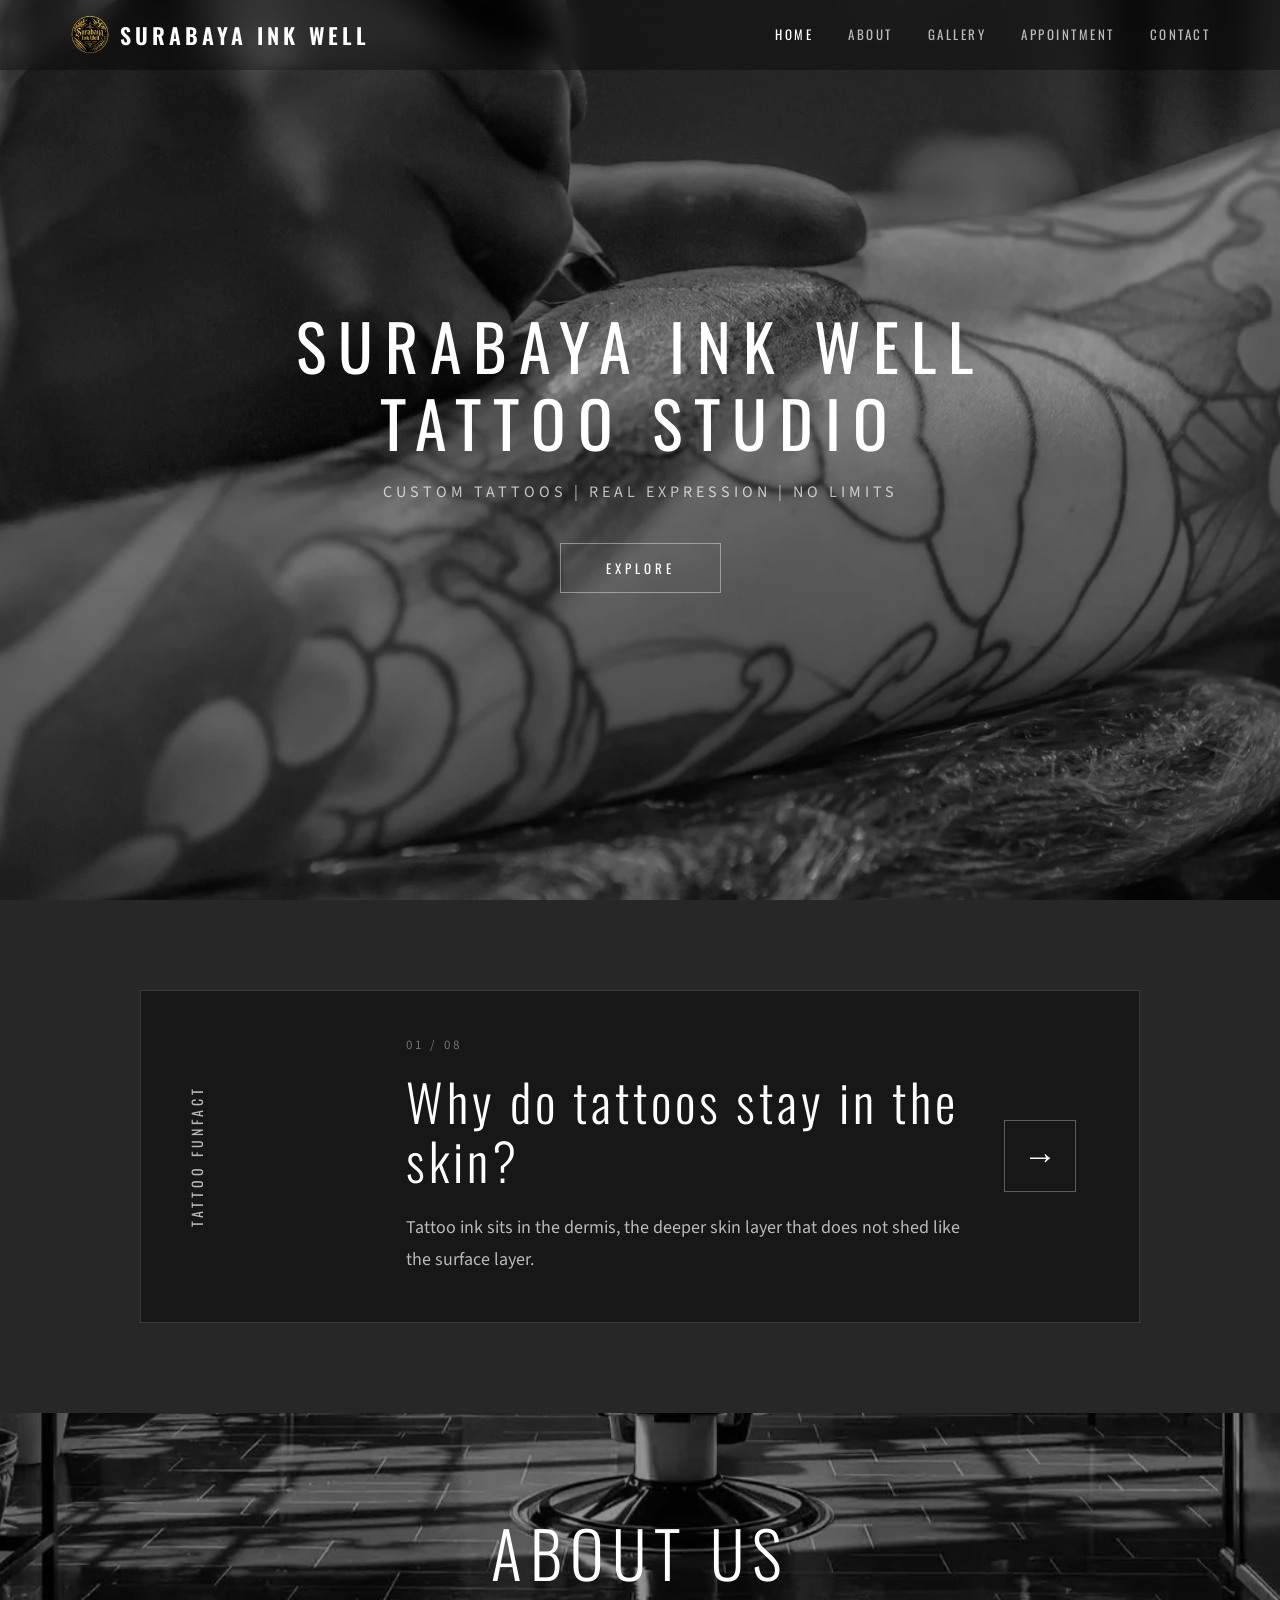
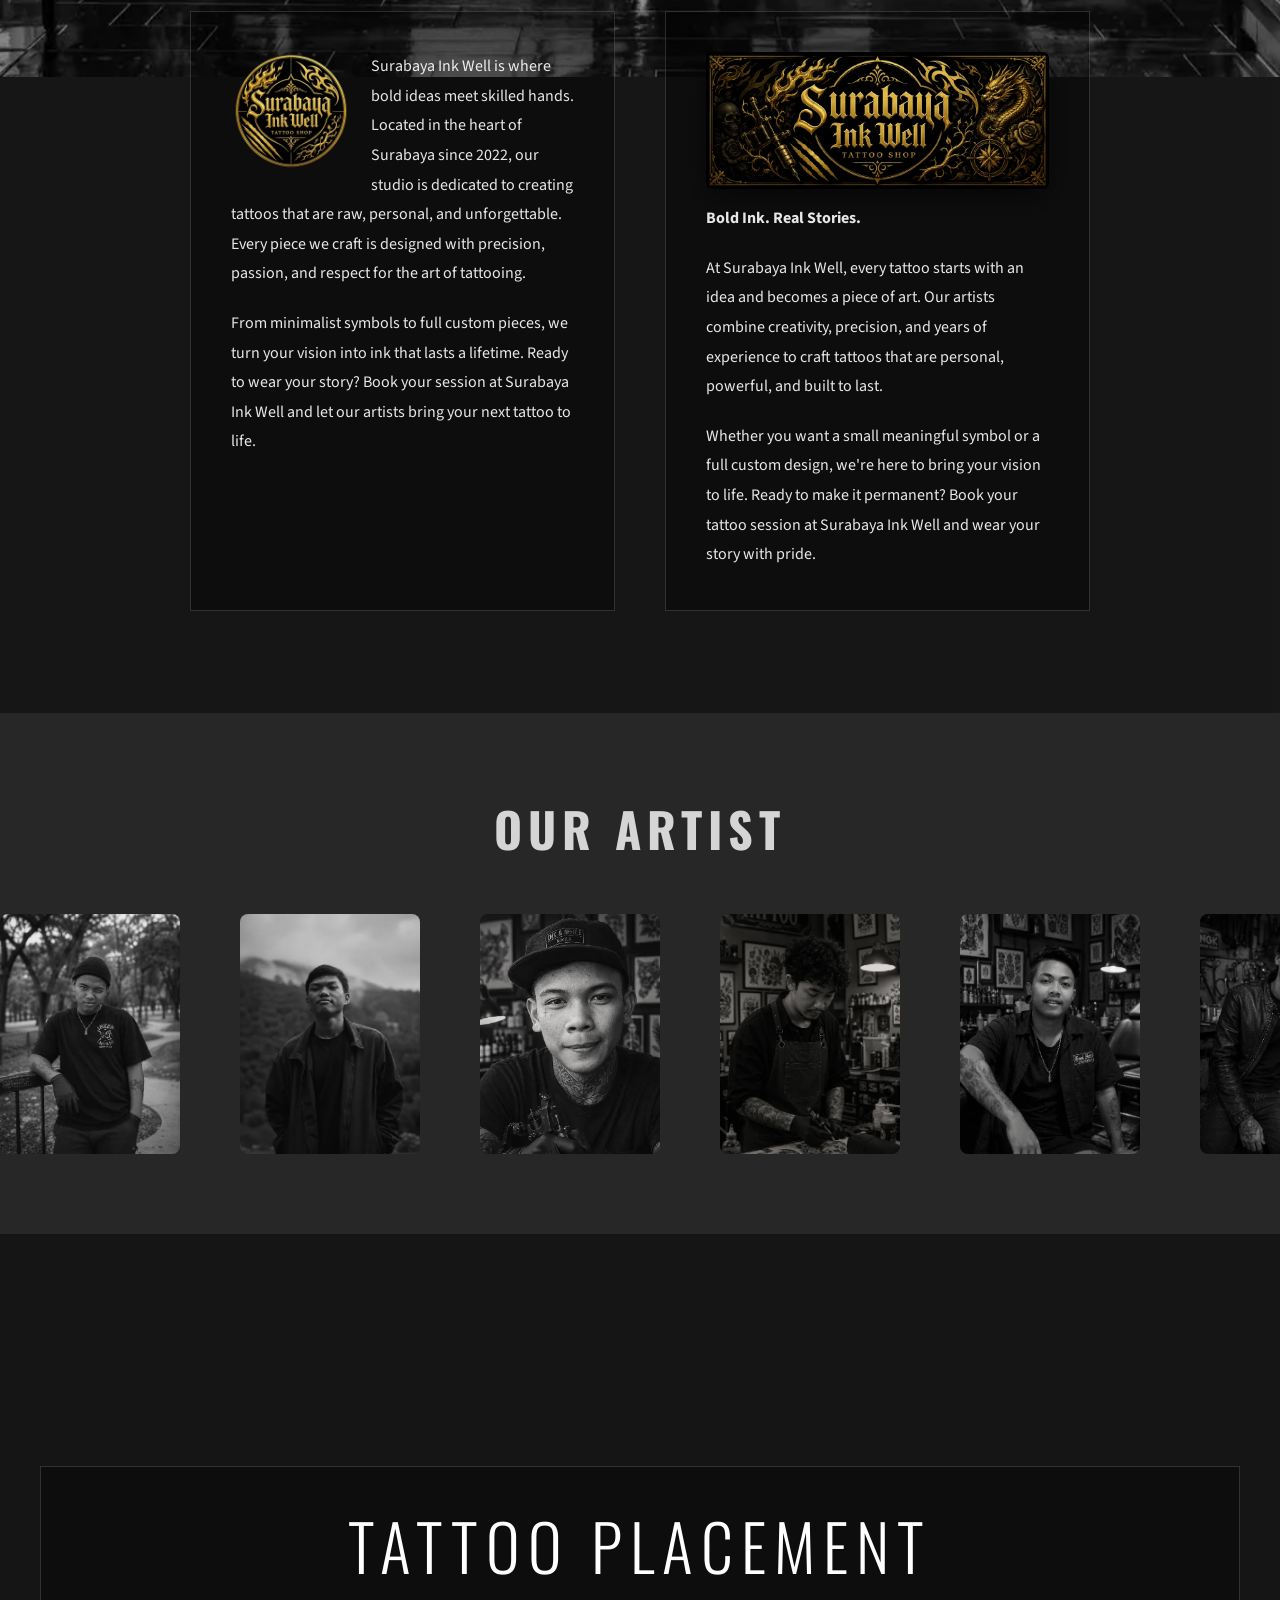
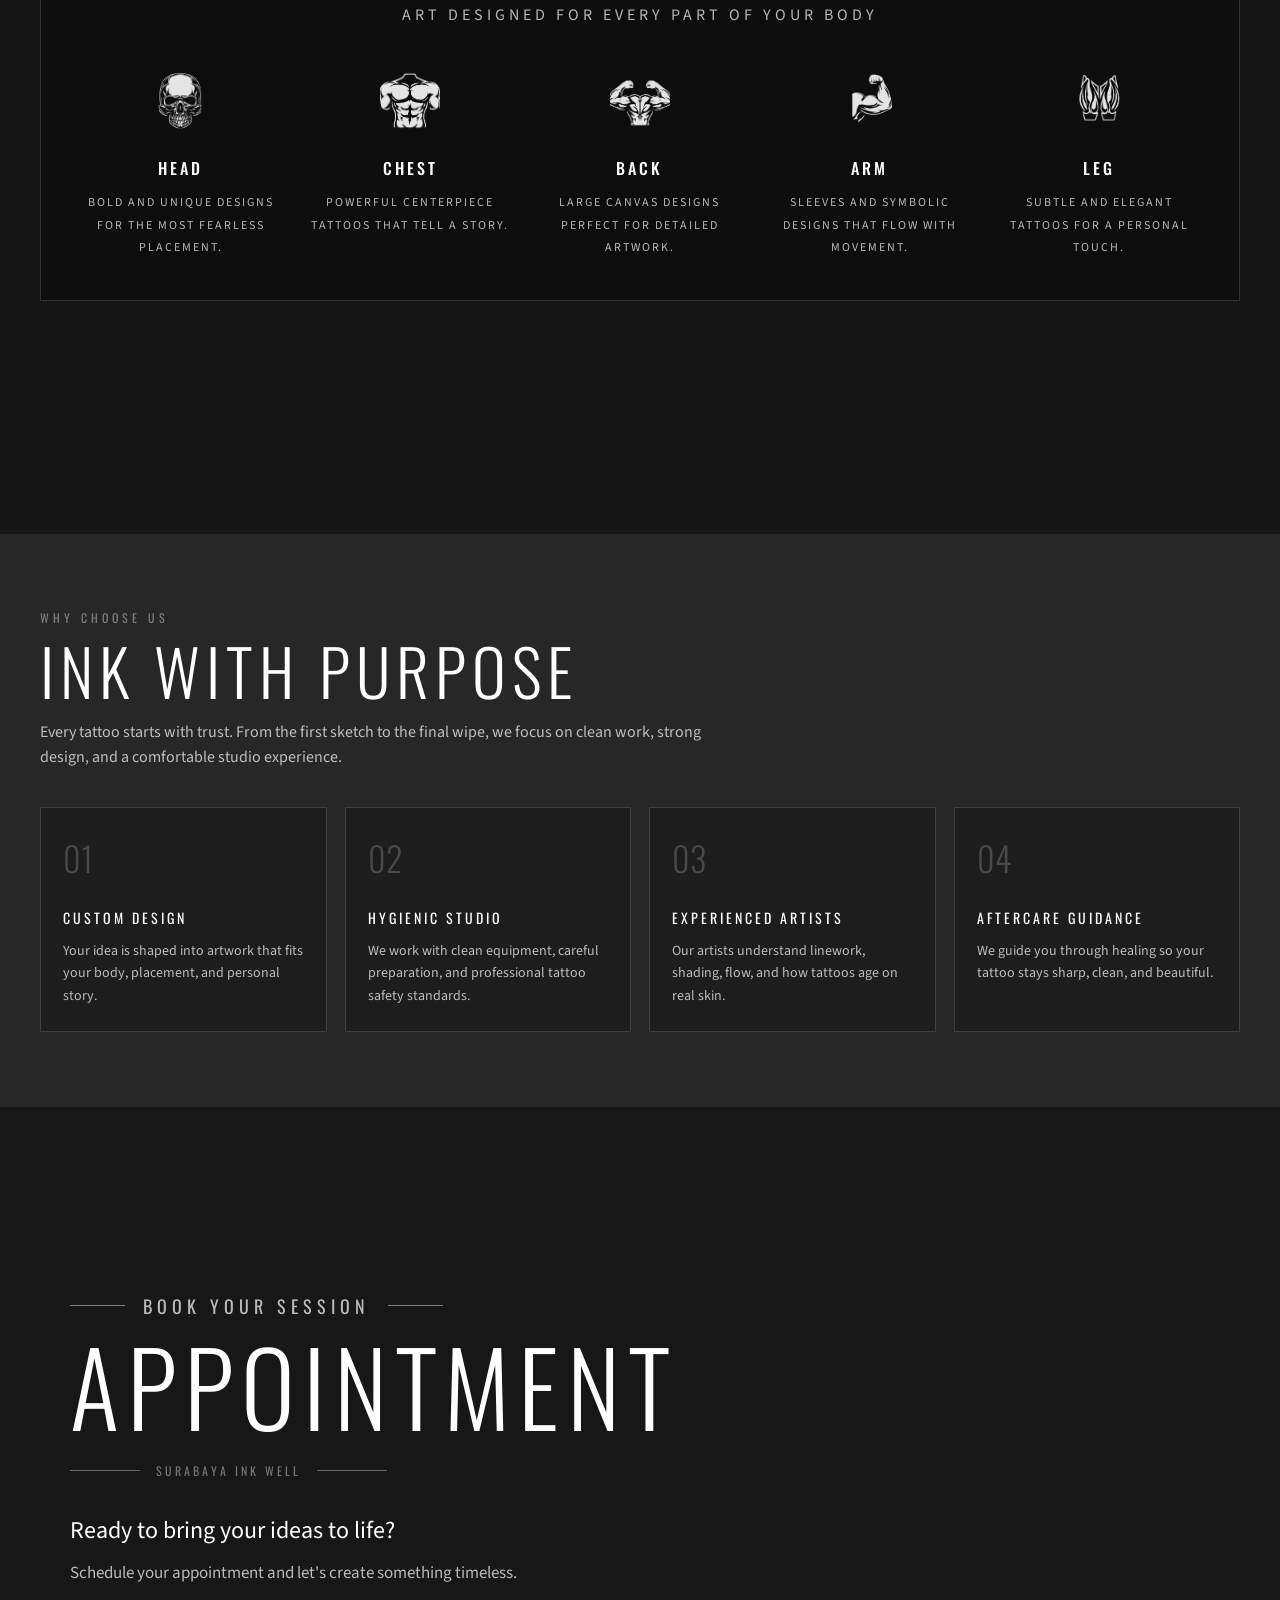
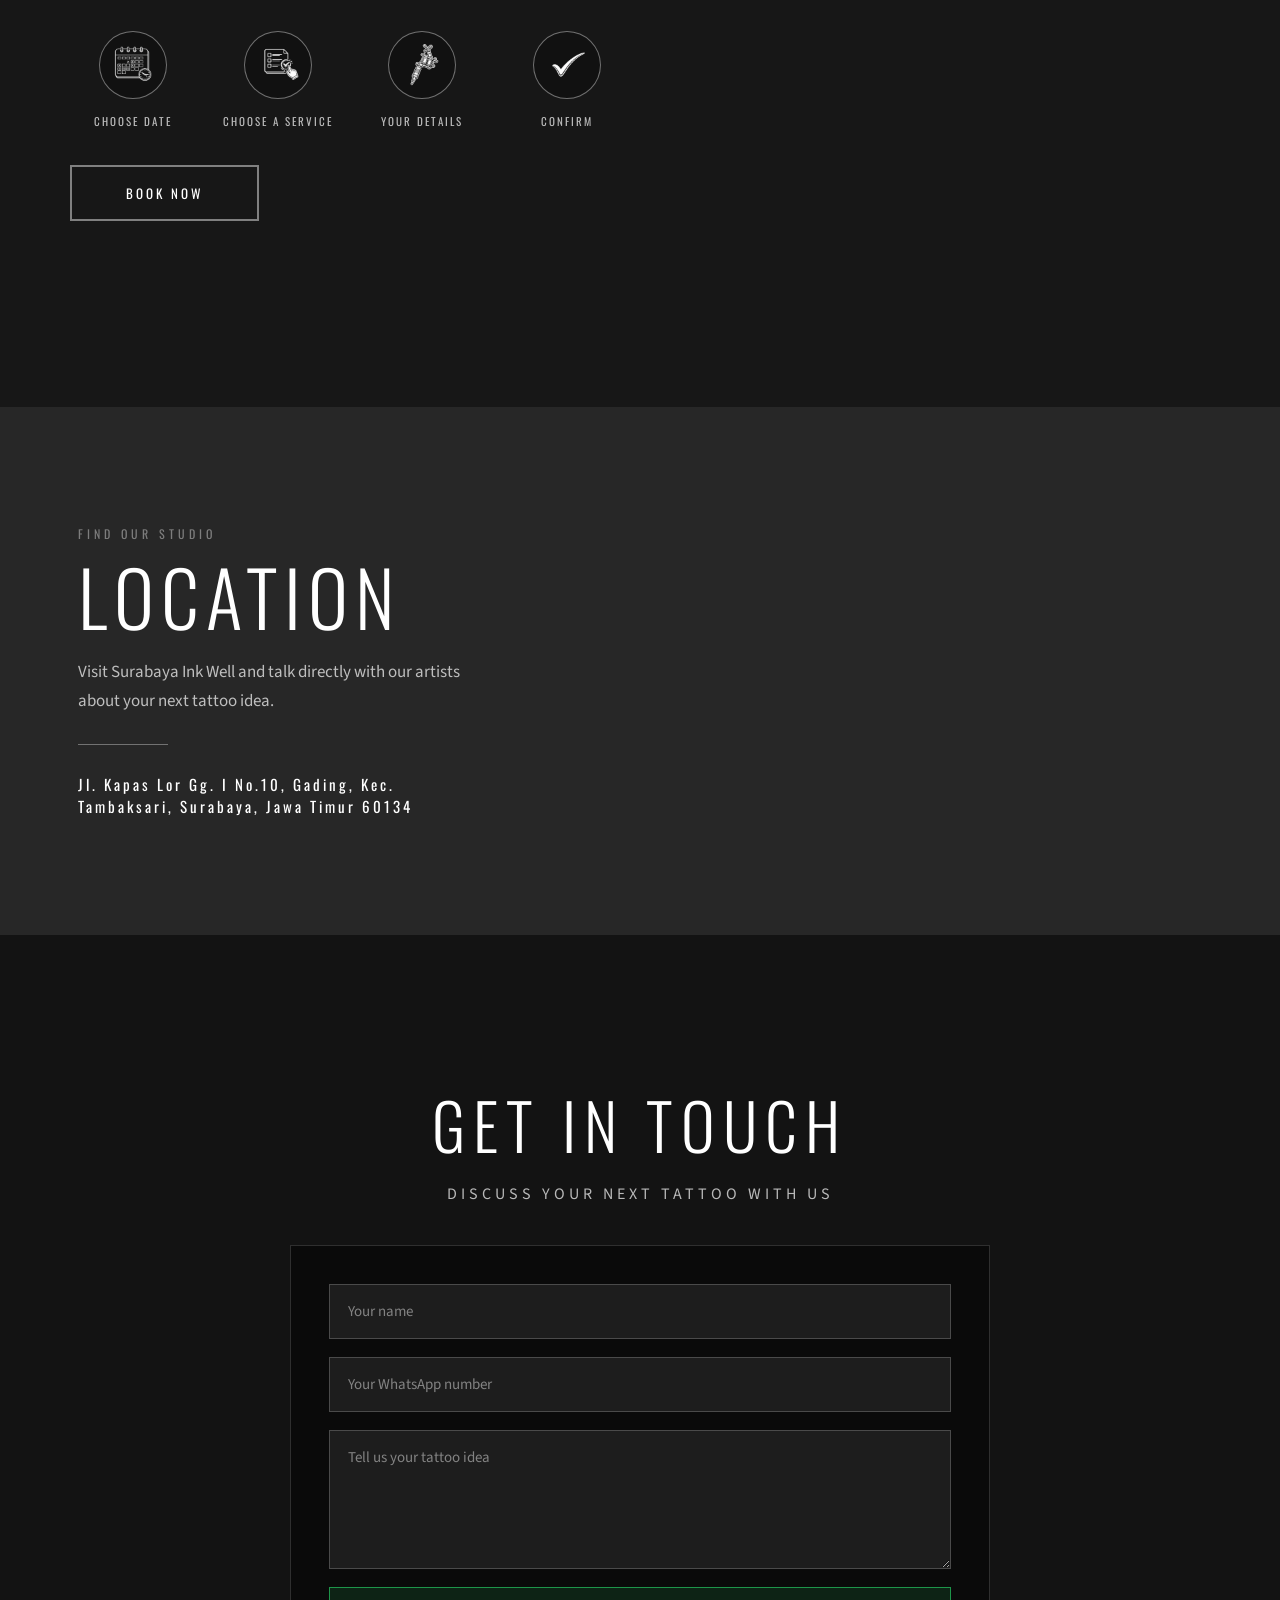
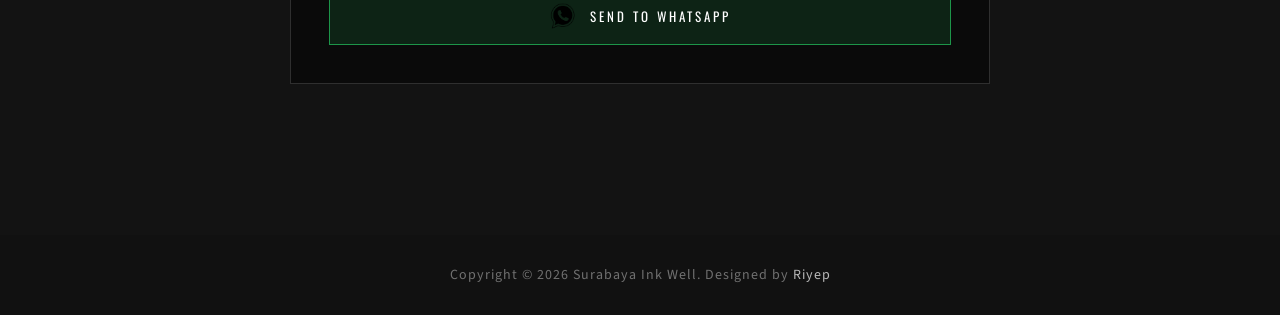
==== commit b9b22b8c: "compressed website" ====
--- a/index.html
+++ b/index.html
@@ -27,7 +27,7 @@
     <meta name="geo.position" content="-7.2427628;112.7636392">
     <meta name="ICBM" content="-7.2427628, 112.7636392">
     <script type="application/ld+json">
-    {"@context":"https://schema.org","@type":"TattooParlor","@id":"https://surabayaink.web.id/#tattoo-studio","name":"Surabaya Ink Well","url":"https://surabayaink.web.id/","logo":"https://surabayaink.web.id/logo/logo.png","image":["https://surabayaink.web.id/images/bg01.jpeg","https://surabayaink.web.id/images/about2.png","https://surabayaink.web.id/images/contact-bg.png"],"description":"Custom tattoo studio in Surabaya offering personal tattoo design, placement consultation, booking, and aftercare guidance.","telephone":"+62 896-7760-2300","priceRange":"Rp50.000-Rp100.000 booking fee","address":{"@type":"PostalAddress","streetAddress":"Jl. Kapas Lor Gg. I No.10, Gading","addressLocality":"Surabaya","addressRegion":"Jawa Timur","postalCode":"60134","addressCountry":"ID"},"geo":{"@type":"GeoCoordinates","latitude":-7.2427628,"longitude":112.7636392},"sameAs":["https://instagram.com/ri.yep","https://wa.me/6289677602300"],"areaServed":["Surabaya","Tambaksari","Jawa Timur"],"makesOffer":[{"@type":"Offer","name":"In-studio tattoo appointment booking","price":"50000","priceCurrency":"IDR","url":"https://surabayaink.web.id/appointment.html"},{"@type":"Offer","name":"Call tattoo artist to your place booking","price":"100000","priceCurrency":"IDR","url":"https://surabayaink.web.id/appointment.html"}]}
+    {"@context":"https://schema.org","@type":"TattooParlor","@id":"https://surabayaink.web.id/#tattoo-studio","name":"Surabaya Ink Well","url":"https://surabayaink.web.id/","logo":"https://surabayaink.web.id/logo/logo.png","image":["https://surabayaink.web.id/images/bg01.jpeg","https://surabayaink.web.id/images/about2.webp","https://surabayaink.web.id/images/contact-bg.webp"],"description":"Custom tattoo studio in Surabaya offering personal tattoo design, placement consultation, booking, and aftercare guidance.","telephone":"+62 896-7760-2300","priceRange":"Rp50.000-Rp100.000 booking fee","address":{"@type":"PostalAddress","streetAddress":"Jl. Kapas Lor Gg. I No.10, Gading","addressLocality":"Surabaya","addressRegion":"Jawa Timur","postalCode":"60134","addressCountry":"ID"},"geo":{"@type":"GeoCoordinates","latitude":-7.2427628,"longitude":112.7636392},"sameAs":["https://instagram.com/ri.yep","https://wa.me/6289677602300"],"areaServed":["Surabaya","Tambaksari","Jawa Timur"],"makesOffer":[{"@type":"Offer","name":"In-studio tattoo appointment booking","price":"50000","priceCurrency":"IDR","url":"https://surabayaink.web.id/appointment.html"},{"@type":"Offer","name":"Call tattoo artist to your place booking","price":"100000","priceCurrency":"IDR","url":"https://surabayaink.web.id/appointment.html"}]}
     </script>
     <script type="application/ld+json">
     {"@context":"https://schema.org","@type":"WebSite","@id":"https://surabayaink.web.id/#website","name":"Surabaya Ink Well","url":"https://surabayaink.web.id/","inLanguage":"en"}
@@ -39,7 +39,7 @@
         href="https://fonts.googleapis.com/css2?family=Oswald:wght@300;400;500;600;700&family=Source+Sans+3:ital,wght@0,300;0,400;0,600;1,300;1,400&display=swap"
         rel="stylesheet">
 
-    <link rel="preload" as="image" href="images/bg01.jpeg">
+    <link rel="preload" as="image" href="images/bg01.webp">
     <link rel="stylesheet" href="templatemo-parallax-starter.css">
 
 </head>
@@ -51,7 +51,7 @@
     <nav id="templatemo-nav">
         <div class="nav-container">
             <a href="/#home" class="nav-logo" style="display:flex; align-items:center; gap:10px;">
-                <img loading="eager" decoding="async" fetchpriority="high" src="logo/logo.png" alt="Surabaya Ink Well Logo" style="height:40px; width:auto; max-width:none;">
+                <img loading="eager" decoding="async" fetchpriority="high" src="logo/logo.webp" alt="Surabaya Ink Well Logo" style="height:40px; width:auto; max-width:none;">
                 <span style="font-family:'Oswald', sans-serif; font-size:22px; letter-spacing:4px; font-weight:600;">
                     SURABAYA INK WELL
                 </span>
@@ -73,7 +73,7 @@
 
     <!-- Section 1: Home / Hero -->
     <section id="home" class="parallax-section">
-        <div class="parallax-bg" data-speed="0.5" style="background-image: url('images/bg01.jpeg')"></div>
+        <div class="parallax-bg" data-speed="0.5" style="background-image: url('images/bg01.webp')"></div>
         <div class="parallax-overlay"></div>
 
         <div class="section-content">
@@ -106,14 +106,14 @@
 
     <!-- Section 2: About -->
     <section id="about" class="parallax-section">
-        <div class="parallax-bg" data-speed="0.45" style="background-image: url('images/bg02.jpg')"></div>
+        <div class="parallax-bg" data-speed="0.45" style="background-image: url('images/bg02.webp')"></div>
         <div class="parallax-overlay"></div>
         <div class="section-content">
             <h2 class="section-title">ABOUT US</h2>
             <div class="about-cols">
                 <div class="about-col">
                     <div class="about-thumb thumb-top-left">
-                        <img loading="lazy" decoding="async" src="logo/logo.png" alt="Our Team">
+                        <img loading="lazy" decoding="async" src="logo/logo.webp" alt="Our Team">
                     </div>
                     <p>Surabaya Ink Well is where bold ideas meet skilled hands. Located in the heart of Surabaya since
                         2022, our studio
@@ -125,7 +125,7 @@
                 </div>
                 <div class="about-col">
                     <div class="about-thumb-wide">
-                        <img loading="lazy" decoding="async" src="images/about2.png" alt="Our Process">
+                        <img loading="lazy" decoding="async" src="images/about2.webp" alt="Our Process">
                     </div>
                     <p><strong>Bold Ink. Real Stories.</strong></p>
                     <p>At Surabaya Ink Well, every tattoo starts with an idea and becomes a piece of art. Our artists
@@ -147,24 +147,24 @@
             <div class="artist-track">
 
                 <!-- set pertama -->
-                <div class="artist-card"><img loading="lazy" decoding="async" src="images/artist1.png"></div>
-                <div class="artist-card"><img loading="lazy" decoding="async" src="images/artist2.png"></div>
-                <div class="artist-card"><img loading="lazy" decoding="async" src="images/artist3.png"></div>
-                <div class="artist-card"><img loading="lazy" decoding="async" src="images/artist4.png"></div>
-                <div class="artist-card"><img loading="lazy" decoding="async" src="images/artist5.png"></div>
-                <div class="artist-card"><img loading="lazy" decoding="async" src="images/artist6.png"></div>
-                <div class="artist-card"><img loading="lazy" decoding="async" src="images/artist7.png"></div>
-                <div class="artist-card"><img loading="lazy" decoding="async" src="images/artist8.png"></div>
+                <div class="artist-card"><img loading="lazy" decoding="async" src="images/artist1.webp"></div>
+                <div class="artist-card"><img loading="lazy" decoding="async" src="images/artist2.webp"></div>
+                <div class="artist-card"><img loading="lazy" decoding="async" src="images/artist3.webp"></div>
+                <div class="artist-card"><img loading="lazy" decoding="async" src="images/artist4.webp"></div>
+                <div class="artist-card"><img loading="lazy" decoding="async" src="images/artist5.webp"></div>
+                <div class="artist-card"><img loading="lazy" decoding="async" src="images/artist6.webp"></div>
+                <div class="artist-card"><img loading="lazy" decoding="async" src="images/artist7.webp"></div>
+                <div class="artist-card"><img loading="lazy" decoding="async" src="images/artist8.webp"></div>
 
                 <!-- set kedua untuk loop -->
-                <div class="artist-card"><img loading="lazy" decoding="async" src="images/artist1.png"></div>
-                <div class="artist-card"><img loading="lazy" decoding="async" src="images/artist2.png"></div>
-                <div class="artist-card"><img loading="lazy" decoding="async" src="images/artist3.png"></div>
-                <div class="artist-card"><img loading="lazy" decoding="async" src="images/artist4.png"></div>
-                <div class="artist-card"><img loading="lazy" decoding="async" src="images/artist5.png"></div>
-                <div class="artist-card"><img loading="lazy" decoding="async" src="images/artist6.png"></div>
-                <div class="artist-card"><img loading="lazy" decoding="async" src="images/artist7.png"></div>
-                <div class="artist-card"><img loading="lazy" decoding="async" src="images/artist8.png"></div>
+                <div class="artist-card"><img loading="lazy" decoding="async" src="images/artist1.webp"></div>
+                <div class="artist-card"><img loading="lazy" decoding="async" src="images/artist2.webp"></div>
+                <div class="artist-card"><img loading="lazy" decoding="async" src="images/artist3.webp"></div>
+                <div class="artist-card"><img loading="lazy" decoding="async" src="images/artist4.webp"></div>
+                <div class="artist-card"><img loading="lazy" decoding="async" src="images/artist5.webp"></div>
+                <div class="artist-card"><img loading="lazy" decoding="async" src="images/artist6.webp"></div>
+                <div class="artist-card"><img loading="lazy" decoding="async" src="images/artist7.webp"></div>
+                <div class="artist-card"><img loading="lazy" decoding="async" src="images/artist8.webp"></div>
 
 
             </div>
@@ -175,7 +175,7 @@
 
     <!-- Section 3: Gallery -->
     <section id="gallery" class="parallax-section">
-        <div class="parallax-bg" data-speed="0.55" style="background-image: url('images/03.png')"></div>
+        <div class="parallax-bg" data-speed="0.55" style="background-image: url('images/03.webp')"></div>
         <div class="parallax-overlay gallery-overlay"></div>
 
         <div class="section-content service-col">
@@ -186,7 +186,7 @@
 
                 <div class="service-item" data-modal="headModal">
                     <div class="service-icon">
-                        <img loading="lazy" decoding="async" class="head-icon" src="images/head2.png" alt="Head Tattoo">
+                        <img loading="lazy" decoding="async" class="head-icon" src="images/head2.webp" alt="Head Tattoo">
                     </div>
                     <h3>HEAD</h3>
                     <p class="caps">BOLD AND UNIQUE DESIGNS FOR THE MOST FEARLESS PLACEMENT.</p>
@@ -194,7 +194,7 @@
 
                 <div class="service-item" data-modal="chestModal">
                     <div class="service-icon">
-                        <img loading="lazy" decoding="async" src="images/chest2.png" alt="Chest Tattoo">
+                        <img loading="lazy" decoding="async" src="images/chest2.webp" alt="Chest Tattoo">
                     </div>
                     <h3>CHEST</h3>
                     <p class="caps">POWERFUL CENTERPIECE TATTOOS THAT TELL A STORY.</p>
@@ -202,7 +202,7 @@
 
                 <div class="service-item" data-modal="backModal">
                     <div class="service-icon">
-                        <img loading="lazy" decoding="async" src="images/back2.png" alt="Back Tattoo">
+                        <img loading="lazy" decoding="async" src="images/back2.webp" alt="Back Tattoo">
                     </div>
                     <h3>BACK</h3>
                     <p class="caps">LARGE CANVAS DESIGNS PERFECT FOR DETAILED ARTWORK.</p>
@@ -210,7 +210,7 @@
 
                 <div class="service-item" data-modal="armModal">
                     <div class="service-icon">
-                        <img loading="lazy" decoding="async" src="images/arm2.png" alt="Arm Tattoo">
+                        <img loading="lazy" decoding="async" src="images/arm2.webp" alt="Arm Tattoo">
                     </div>
                     <h3>ARM</h3>
                     <p class="caps">SLEEVES AND SYMBOLIC DESIGNS THAT FLOW WITH MOVEMENT.</p>
@@ -218,7 +218,7 @@
 
                 <div class="service-item" data-modal="footModal">
                     <div class="service-icon">
-                        <img loading="lazy" decoding="async" src="images/thigh2.png" alt="Foot Tattoo">
+                        <img loading="lazy" decoding="async" src="images/thigh2.webp" alt="Foot Tattoo">
                     </div>
                     <h3>LEG</h3>
                     <p class="caps">SUBTLE AND ELEGANT TATTOOS FOR A PERSONAL TOUCH.</p>
@@ -272,7 +272,7 @@
 
     <!-- Section 4: Appointment -->
     <section id="appointment" class="parallax-section">
-        <div class="parallax-bg" data-speed="0.5" style="background-image: url('images/parallax-bg-04.png')"></div>
+        <div class="parallax-bg" data-speed="0.5" style="background-image: url('images/parallax-bg-04.webp')"></div>
         <div class="parallax-overlay"></div>
         <div class="section-content appointment-content">
             <div class="appointment-copy">
@@ -292,28 +292,28 @@
                 <div class="appointment-steps">
                     <div class="appointment-step">
                         <div class="step-circle">
-                            <img loading="lazy" decoding="async" src="images/appoint1.png" alt="Choose date">
+                            <img loading="lazy" decoding="async" src="images/appoint1.webp" alt="Choose date">
                         </div>
                         <p>CHOOSE DATE</p>
                     </div>
 
                     <div class="appointment-step">
                         <div class="step-circle">
-                            <img loading="lazy" decoding="async" src="images/appoint2.png" alt="Choose a service">
+                            <img loading="lazy" decoding="async" src="images/appoint2.webp" alt="Choose a service">
                         </div>
                         <p>CHOOSE A SERVICE</p>
                     </div>
 
                     <div class="appointment-step">
                         <div class="step-circle">
-                            <img loading="lazy" decoding="async" src="images/appoint3.png" alt="Your details">
+                            <img loading="lazy" decoding="async" src="images/appoint3.webp" alt="Your details">
                         </div>
                         <p>YOUR DETAILS</p>
                     </div>
 
                     <div class="appointment-step">
                         <div class="step-circle">
-                            <img loading="lazy" decoding="async" src="images/appoint4.png" alt="Confirm">
+                            <img loading="lazy" decoding="async" src="images/appoint4.webp" alt="Confirm">
                         </div>
                         <p>CONFIRM</p>
                     </div>
@@ -353,7 +353,7 @@
 
     <!-- Section 5: Contact -->
     <section id="contact" class="parallax-section">
-        <div class="parallax-bg" data-speed="0.5" style="background-image: url('images/contact-bg.png')"></div>
+        <div class="parallax-bg" data-speed="0.5" style="background-image: url('images/contact-bg.webp')"></div>
         <div class="parallax-overlay overlay-medium"></div>
 
         <div class="section-content contact-content">
@@ -369,7 +369,7 @@
                     <textarea id="contactDetail" placeholder="Tell us your tattoo idea" rows="5" required></textarea>
 
                     <a id="whatsappLink" class="whatsapp-submit" href="https://wa.me/6289677602300" target="_blank">
-                        <img loading="lazy" decoding="async" src="images/logowa.png" alt="WhatsApp">
+                        <img loading="lazy" decoding="async" src="images/logowa.webp" alt="WhatsApp">
                         <span>SEND TO WHATSAPP</span>
                     </a>
                 </div>
@@ -399,13 +399,13 @@
             </div>
 
             <div class="photo-list">
-                <img loading="lazy" decoding="async" data-src="images/xhead.png" alt="">
-                <img loading="lazy" decoding="async" data-src="images/xhead1.png" alt="">
-                <img loading="lazy" decoding="async" data-src="images/xhead2.png" alt="">
-                <img loading="lazy" decoding="async" data-src="images/xhead6.png" alt="">
-                <img loading="lazy" decoding="async" data-src="images/xhead3.png" alt="">
-                <img loading="lazy" decoding="async" data-src="images/xhead4.png" alt="">
-                <img loading="lazy" decoding="async" data-src="images/xhead5.png" alt="">
+                <img loading="lazy" decoding="async" data-src="images/xhead.webp" alt="">
+                <img loading="lazy" decoding="async" data-src="images/xhead1.webp" alt="">
+                <img loading="lazy" decoding="async" data-src="images/xhead2.webp" alt="">
+                <img loading="lazy" decoding="async" data-src="images/xhead6.webp" alt="">
+                <img loading="lazy" decoding="async" data-src="images/xhead3.webp" alt="">
+                <img loading="lazy" decoding="async" data-src="images/xhead4.webp" alt="">
+                <img loading="lazy" decoding="async" data-src="images/xhead5.webp" alt="">
             </div>
         </div>
     </div>
@@ -427,15 +427,15 @@
             </div>
 
             <div class="photo-list">
-                <img loading="lazy" decoding="async" data-src="images/xchest.png" alt="">
-                <img loading="lazy" decoding="async" data-src="images/xchest1.png" alt="">
-                <img loading="lazy" decoding="async" data-src="images/xchest2.png" alt="">
-                <img loading="lazy" decoding="async" data-src="images/xchest3.png" alt="">
-                <img loading="lazy" decoding="async" data-src="images/xchest4.png" alt="">
-                <img loading="lazy" decoding="async" data-src="images/xchest5.png" alt="">
-                <img loading="lazy" decoding="async" data-src="images/xchest6.png" alt="">
-                <img loading="lazy" decoding="async" data-src="images/xchest7.png" alt="">
-                <img loading="lazy" decoding="async" data-src="images/xchest8.png" alt="">
+                <img loading="lazy" decoding="async" data-src="images/xchest.webp" alt="">
+                <img loading="lazy" decoding="async" data-src="images/xchest1.webp" alt="">
+                <img loading="lazy" decoding="async" data-src="images/xchest2.webp" alt="">
+                <img loading="lazy" decoding="async" data-src="images/xchest3.webp" alt="">
+                <img loading="lazy" decoding="async" data-src="images/xchest4.webp" alt="">
+                <img loading="lazy" decoding="async" data-src="images/xchest5.webp" alt="">
+                <img loading="lazy" decoding="async" data-src="images/xchest6.webp" alt="">
+                <img loading="lazy" decoding="async" data-src="images/xchest7.webp" alt="">
+                <img loading="lazy" decoding="async" data-src="images/xchest8.webp" alt="">
             </div>
         </div>
     </div>
@@ -456,15 +456,15 @@
             </div>
 
             <div class="photo-list">
-                <img loading="lazy" decoding="async" data-src="images/xarm.png" alt="">
-                <img loading="lazy" decoding="async" data-src="images/xarm1.png" alt="">
-                <img loading="lazy" decoding="async" data-src="images/xarm2.png" alt="">
-                <img loading="lazy" decoding="async" data-src="images/xarm3.png" alt="">
-                <img loading="lazy" decoding="async" data-src="images/xarm4.png" alt="">
-                <img loading="lazy" decoding="async" data-src="images/xarm5.png" alt="">
-                <img loading="lazy" decoding="async" data-src="images/xarm6.png" alt="">
-                <img loading="lazy" decoding="async" data-src="images/xarm7.png" alt="">
-                <img loading="lazy" decoding="async" data-src="images/xarm8.png" alt="">
+                <img loading="lazy" decoding="async" data-src="images/xarm.webp" alt="">
+                <img loading="lazy" decoding="async" data-src="images/xarm1.webp" alt="">
+                <img loading="lazy" decoding="async" data-src="images/xarm2.webp" alt="">
+                <img loading="lazy" decoding="async" data-src="images/xarm3.webp" alt="">
+                <img loading="lazy" decoding="async" data-src="images/xarm4.webp" alt="">
+                <img loading="lazy" decoding="async" data-src="images/xarm5.webp" alt="">
+                <img loading="lazy" decoding="async" data-src="images/xarm6.webp" alt="">
+                <img loading="lazy" decoding="async" data-src="images/xarm7.webp" alt="">
+                <img loading="lazy" decoding="async" data-src="images/xarm8.webp" alt="">
             </div>
         </div>
     </div>
@@ -485,15 +485,15 @@
             </div>
 
             <div class="photo-list">
-                <img loading="lazy" decoding="async" data-src="images/xback.png" alt="">
-                <img loading="lazy" decoding="async" data-src="images/xback1.png" alt="">
-                <img loading="lazy" decoding="async" data-src="images/xback2.png" alt="">
-                <img loading="lazy" decoding="async" data-src="images/xback3.png" alt="">
-                <img loading="lazy" decoding="async" data-src="images/xback4.png" alt="">
-                <img loading="lazy" decoding="async" data-src="images/xback5.png" alt="">
-                <img loading="lazy" decoding="async" data-src="images/xback6.png" alt="">
-                <img loading="lazy" decoding="async" data-src="images/xback8.png" alt="">
-                <img loading="lazy" decoding="async" data-src="images/xback7.png" alt="">
+                <img loading="lazy" decoding="async" data-src="images/xback.webp" alt="">
+                <img loading="lazy" decoding="async" data-src="images/xback1.webp" alt="">
+                <img loading="lazy" decoding="async" data-src="images/xback2.webp" alt="">
+                <img loading="lazy" decoding="async" data-src="images/xback3.webp" alt="">
+                <img loading="lazy" decoding="async" data-src="images/xback4.webp" alt="">
+                <img loading="lazy" decoding="async" data-src="images/xback5.webp" alt="">
+                <img loading="lazy" decoding="async" data-src="images/xback6.webp" alt="">
+                <img loading="lazy" decoding="async" data-src="images/xback8.webp" alt="">
+                <img loading="lazy" decoding="async" data-src="images/xback7.webp" alt="">
             </div>
         </div>
     </div>
@@ -515,14 +515,14 @@
             </div>
 
             <div class="photo-list">
-                <img loading="lazy" decoding="async" data-src="images/xleg.png" alt="">
-                <img loading="lazy" decoding="async" data-src="images/xleg1.png" alt="">
-                <img loading="lazy" decoding="async" data-src="images/xleg2.png" alt="">
-                <img loading="lazy" decoding="async" data-src="images/xleg3.png" alt="">
-                <img loading="lazy" decoding="async" data-src="images/xleg4.png" alt="">
-                <img loading="lazy" decoding="async" data-src="images/xleg5.png" alt="">
-                <img loading="lazy" decoding="async" data-src="images/xleg6.png" alt="">
-                <img loading="lazy" decoding="async" data-src="images/xleg7.png" alt="">
+                <img loading="lazy" decoding="async" data-src="images/xleg.webp" alt="">
+                <img loading="lazy" decoding="async" data-src="images/xleg1.webp" alt="">
+                <img loading="lazy" decoding="async" data-src="images/xleg2.webp" alt="">
+                <img loading="lazy" decoding="async" data-src="images/xleg3.webp" alt="">
+                <img loading="lazy" decoding="async" data-src="images/xleg4.webp" alt="">
+                <img loading="lazy" decoding="async" data-src="images/xleg5.webp" alt="">
+                <img loading="lazy" decoding="async" data-src="images/xleg6.webp" alt="">
+                <img loading="lazy" decoding="async" data-src="images/xleg7.webp" alt="">
             </div>
         </div>
     </div>
--- a/templatemo-parallax-starter.css
+++ b/templatemo-parallax-starter.css
@@ -1,3 +1,7 @@
+/* =======================================================
+   Surabaya Ink Well - Consolidated & Optimized Stylesheet
+   ======================================================= */
+
 :root {
     --font-heading: 'Oswald', sans-serif;
     --font-body: 'Source Sans 3', sans-serif;
@@ -6,8 +10,8 @@
     --white-70: rgba(255, 255, 255, 0.7);
     --white-40: rgba(255, 255, 255, 0.4);
     --white-20: rgba(255, 255, 255, 0.2);
-    --nav-bg: rgba(0, 0, 0, 0.25);
-    --nav-bg-scrolled: rgba(0, 0, 0, 0.85);
+    --nav-bg: rgba(0, 0, 0, 0.35);
+    --nav-bg-scrolled: rgba(0, 0, 0, 0.92);
     --transition-smooth: 0.3s ease;
 }
 
@@ -19,14 +23,18 @@
     box-sizing: border-box;
 }
 
-html {
+html,
+body {
+    overflow-x: hidden;
     scroll-behavior: smooth;
+    width: 100%;
 }
 
 body {
     background-color: #272727;
-    background-repeat: repeat;
-    background-size: 600px;
+    color: var(--white);
+    font-family: var(--font-body);
+    -webkit-font-smoothing: antialiased;
 }
 
 a {
@@ -34,8 +42,10 @@
     color: inherit;
 }
 
-
-/* --- Navigation --- */
+/* =======================================================
+   Navigation
+   ======================================================= */
+
 #templatemo-nav {
     position: fixed;
     top: 0;
@@ -43,12 +53,13 @@
     width: 100%;
     z-index: 1000;
     background: var(--nav-bg);
-    backdrop-filter: blur(8px);
-    -webkit-backdrop-filter: blur(8px);
+    backdrop-filter: blur(10px);
+    -webkit-backdrop-filter: blur(10px);
     transition: background var(--transition-smooth);
 }
 
-#templatemo-nav.scrolled {
+#templatemo-nav.scrolled,
+#templatemo-nav.nav-blur {
     background: var(--nav-bg-scrolled);
 }
 
@@ -66,12 +77,12 @@
     display: flex;
     align-items: center;
     gap: 12px;
-
     font-family: var(--font-heading);
     font-size: 22px;
     font-weight: 600;
     letter-spacing: 4px;
     color: var(--white);
+    flex-shrink: 0;
 }
 
 .nav-logo img {
@@ -92,7 +103,7 @@
     font-weight: 400;
     letter-spacing: 2.5px;
     color: var(--white-70);
-    transition: color var(--transition-smooth), opacity var(--transition-smooth);
+    transition: color var(--transition-smooth);
 }
 
 .nav-links a:hover,
@@ -100,7 +111,6 @@
     color: var(--white);
 }
 
-/* Mobile Toggle */
 .nav-toggle {
     display: none;
     background: none;
@@ -119,19 +129,20 @@
     transition: all var(--transition-smooth);
 }
 
-/* --- Parallax Sections --- */
+/* =======================================================
+   Parallax Sections & Structure
+   ======================================================= */
+
 .parallax-section {
     position: relative;
     min-height: 100vh;
+    min-height: 100dvh;
     display: flex;
     align-items: center;
     justify-content: center;
     overflow: hidden;
 }
 
-/* Parallax Background Image Layer
-   Height is 200% and starts at top: -50% to give
-   maximum room for large vertical translations */
 .parallax-bg {
     position: absolute;
     top: -50%;
@@ -142,9 +153,9 @@
     background-position: center;
     background-repeat: no-repeat;
     z-index: 0;
-}
-
-/* Dark Overlay */
+    will-change: transform;
+}
+
 .parallax-overlay {
     position: absolute;
     inset: 0;
@@ -152,15 +163,14 @@
     z-index: 1;
 }
 
-.parallax-overlay.overlay-dark {
-    background: rgba(0, 0, 0, 0.55);
-}
-
 .parallax-overlay.overlay-medium {
     background: rgba(0, 0, 0, 0.50);
 }
 
-/* Content Layer */
+.parallax-overlay.gallery-overlay {
+    background: rgba(0, 0, 0, 0.45);
+}
+
 .section-content {
     position: relative;
     z-index: 2;
@@ -171,20 +181,20 @@
     margin: 0 auto;
 }
 
-/* --- Typography --- */
 .section-title {
     font-family: var(--font-heading);
     font-weight: 300;
-    font-size: clamp(36px, 6vw, 64px);
+    font-size: clamp(34px, 6vw, 64px);
     letter-spacing: 8px;
     color: var(--white);
     margin-bottom: 20px;
     line-height: 1.2;
+    word-break: break-word;
 }
 
 .hero-title {
     font-weight: 400;
-    letter-spacing: 12px;
+    letter-spacing: clamp(6px, 2vw, 12px);
 }
 
 .section-subtitle {
@@ -199,19 +209,6 @@
     text-transform: uppercase;
 }
 
-.content-block {
-    max-width: 680px;
-    margin: 0 auto;
-}
-
-.content-block p {
-    font-size: 17px;
-    color: var(--white-90);
-    margin-bottom: 20px;
-    line-height: 1.85;
-}
-
-/* --- Hero Button --- */
 .btn-scroll {
     display: inline-block;
     font-family: var(--font-heading);
@@ -222,11 +219,6 @@
     border: 1px solid var(--white-40);
     padding: 14px 45px;
     transition: all var(--transition-smooth);
-}
-
-#hero-dashboard {
-    transition: transform 0.1s linear;
-    position: relative;
 }
 
 .btn-scroll:hover {
@@ -235,175 +227,9 @@
     border-color: var(--white);
 }
 
-/* --- About Columns --- */
-.about-cols {
-    display: grid;
-    grid-template-columns: 1fr 1fr;
-    gap: 50px;
-    max-width: 900px;
-    margin: 0 auto;
-    text-align: left;
-}
-
-.about-col {
-    background: rgba(0, 0, 0, 0.4);
-    padding: 40px;
-    border: 1px solid rgba(255, 255, 255, 0.15);
-}
-
-.about-thumb {
-    overflow: hidden;
-    width: 120px;
-    height: 120px;
-    border-radius: 8px;
-}
-
-.about-thumb img {
-    width: 100%;
-    height: auto;
-    object-fit: contain;
-    display: block;
-}
-
-.thumb-top-left {
-    float: left;
-    margin: 0 20px 15px 0;
-}
-
-.about-thumb-wide {
-    width: 100%;
-    max-width: 400px;
-    border-radius: 8px;
-    margin-bottom: 15px;
-}
-
-.about-thumb-wide img {
-    width: 100%;
-    height: auto;
-    object-fit: contain;
-    display: block;
-    border-radius: 6px;
-    box-shadow: 0 10px 30px rgba(0, 0, 0, 0.5);
-}
-
-.about-col p {
-    font-size: 16px;
-    color: var(--white-90);
-    margin-bottom: 20px;
-    line-height: 1.85;
-}
-
-.about-col p:last-child {
-    margin-bottom: 0;
-}
-
-.about-col a {
-    color: var(--white);
-    text-decoration: underline;
-    text-underline-offset: 3px;
-}
-
-/* --- Services Grid --- */
-#services .section-content {
-    background: rgba(0, 0, 0, 0.684);
-    padding: 40px;
-    border: 1px solid rgba(141, 141, 141, 0.248);
-    max-width: 1200px;
-    margin: 0 auto;
-}
-
-.service-col {
-    background: rgba(0, 0, 0, 0.4);
-    padding: 40px;
-    border: 1px solid rgba(255, 255, 255, 0.15);
-    max-width: 1200px;
-    margin: 0 auto;
-}
-
-.services-grid {
-    display: grid;
-    grid-template-columns: repeat(5, 1fr);
-    gap: 40px;
-}
-
-.service-item {
-    cursor: pointer;
-    transition: all 0.3s ease;
-    position: relative;
-}
-
-.service-item:hover {
-    transform: translateY(-10px);
-}
-
-.service-icon {
-    margin-bottom: 20px;
-    opacity: 0.85;
-}
-
-.service-icon img.head-icon {
-    object-fit: contain;
-}
-
-.service-icon img {
-    width: 70px;
-    height: 70px;
-    object-fit: cover;
-    padding: 5px;
-    transition: all .3s ease;
-}
-
-.service-item:hover .service-icon img {
-    transform: scale(1.5);
-}
-
-.service-item h3 {
-    font-family: var(--font-heading);
-    font-size: 16px;
-    font-weight: 500;
-    letter-spacing: 3px;
-    margin-bottom: 12px;
-    color: var(--white);
-}
-
-.service-item p {
-    font-size: 12px;
-    letter-spacing: 2px;
-    color: var(--white-70);
-    line-height: 1.9;
-}
-
-
-/* --- Stats Row --- */
-.stats-row {
-    display: flex;
-    justify-content: center;
-    gap: 70px;
-    margin-top: 45px;
-    padding-top: 40px;
-    border-top: 1px solid var(--white-20);
-}
-
-.stat-item {
-    text-align: center;
-}
-
-.stat-number {
-    display: block;
-    font-family: var(--font-heading);
-    font-size: 42px;
-    font-weight: 300;
-    letter-spacing: 2px;
-    color: var(--white);
-    margin-bottom: 8px;
-}
-
-.stat-label {
-    font-size: 11px;
-    letter-spacing: 3px;
-    color: var(--white-70);
-}
-
+/* =======================================================
+   Section: Funfact
+   ======================================================= */
 
 .funfact-section {
     padding: 90px 30px;
@@ -452,7 +278,7 @@
 
 .funfact-question {
     font-family: var(--font-heading);
-    font-size: clamp(30px, 5vw, 56px);
+    font-size: clamp(26px, 4vw, 56px);
     font-weight: 300;
     letter-spacing: 4px;
     line-height: 1.15;
@@ -475,6 +301,9 @@
     font-size: 34px;
     cursor: pointer;
     transition: all 0.3s ease;
+    display: flex;
+    align-items: center;
+    justify-content: center;
 }
 
 .funfact-next:hover {
@@ -483,140 +312,431 @@
     transform: translateX(6px);
 }
 
-@media (max-width: 768px) {
-    .funfact-card {
-        grid-template-columns: 1fr;
-        gap: 28px;
-        padding: 35px 25px;
-    }
-
-    .funfact-label {
-        writing-mode: horizontal-tb;
-        transform: none;
-    }
-
-    .funfact-next {
-        width: 64px;
-        height: 64px;
-    }
-}
-
-/* --- Contact Form --- */
-.contact-content {
+/* =======================================================
+   Section: About Us
+   ======================================================= */
+
+.about-cols {
+    display: grid;
+    grid-template-columns: 1fr 1fr;
+    gap: 50px;
+    max-width: 900px;
+    margin: 0 auto;
+    text-align: left;
+}
+
+.about-col {
+    background: rgba(0, 0, 0, 0.4);
+    padding: 40px;
+    border: 1px solid rgba(255, 255, 255, 0.15);
+}
+
+.about-thumb {
+    overflow: hidden;
+    width: 120px;
+    height: 120px;
+    border-radius: 8px;
+}
+
+.about-thumb img {
+    width: 100%;
+    height: auto;
+    object-fit: contain;
+    display: block;
+}
+
+.thumb-top-left {
+    float: left;
+    margin: 0 20px 15px 0;
+}
+
+.about-thumb-wide {
+    width: 100%;
+    max-width: 400px;
+    border-radius: 8px;
+    margin-bottom: 15px;
+}
+
+.about-thumb-wide img {
+    width: 100%;
+    height: auto;
+    object-fit: contain;
+    display: block;
+    border-radius: 6px;
+    box-shadow: 0 10px 30px rgba(0, 0, 0, 0.5);
+}
+
+.about-col p {
+    font-size: 16px;
+    color: var(--white-90);
+    margin-bottom: 20px;
+    line-height: 1.85;
+}
+
+.about-col p:last-child {
+    margin-bottom: 0;
+}
+
+/* =======================================================
+   Section: Artist Slider Banner
+   ======================================================= */
+
+.artist-banner {
+    text-align: center;
+    padding: 80px 0;
+    overflow: hidden;
+}
+
+.artist-title {
+    font-family: var(--font-heading);
+    font-size: clamp(34px, 5vw, 48px);
+    letter-spacing: 6px;
+    color: rgb(213, 213, 213);
+    margin-bottom: 50px;
+}
+
+.artist-slider {
+    width: 100%;
+    overflow: hidden;
+}
+
+.artist-track {
+    display: flex;
+    gap: 60px;
+    width: max-content;
+    animation: artistScroll 35s linear infinite;
+}
+
+.artist-card {
+    width: 180px;
+    height: 240px;
+    overflow: hidden;
+    border-radius: 8px;
+    flex-shrink: 0;
+    position: relative;
+    background: rgba(0, 0, 0, 0.3);
+}
+
+.artist-card img {
+    width: 100%;
+    height: 100%;
+    object-fit: cover;
+    display: block;
+}
+
+@keyframes artistScroll {
+    from {
+        transform: translateX(0);
+    }
+    to {
+        transform: translateX(-50%);
+    }
+}
+
+/* =======================================================
+   Section: Tattoo Placement Gallery
+   ======================================================= */
+
+.service-col {
+    background: rgba(0, 0, 0, 0.4);
+    padding: 40px;
+    border: 1px solid rgba(255, 255, 255, 0.15);
+    max-width: 1200px;
+    margin: 0 auto;
+}
+
+.services-grid {
+    display: grid;
+    grid-template-columns: repeat(5, 1fr);
+    gap: 30px;
+}
+
+.service-item {
+    cursor: pointer;
+    transition: all 0.3s ease;
+    position: relative;
+    text-align: center;
+}
+
+.service-item:hover {
+    transform: translateY(-8px);
+}
+
+.service-icon {
+    margin-bottom: 20px;
+    opacity: 0.9;
+    display: flex;
+    justify-content: center;
+}
+
+.service-icon img {
+    width: 70px;
+    height: 70px;
+    object-fit: cover;
+    padding: 5px;
+    transition: transform 0.3s ease;
+}
+
+.service-icon img.head-icon {
+    object-fit: contain;
+}
+
+.service-item:hover .service-icon img {
+    transform: scale(1.15);
+}
+
+.service-item h3 {
+    font-family: var(--font-heading);
+    font-size: 16px;
+    font-weight: 500;
+    letter-spacing: 3px;
+    margin-bottom: 12px;
+    color: var(--white);
+}
+
+.service-item p {
+    font-size: 12px;
+    letter-spacing: 2px;
+    color: var(--white-70);
+    line-height: 1.9;
+}
+
+/* =======================================================
+   Section: Studio (Why Choose Us)
+   ======================================================= */
+
+.studio-section {
+    background: #272727;
+    padding: 75px 30px;
+    color: var(--white);
+}
+
+.studio-inner {
+    max-width: 1200px;
+    margin: 0 auto;
+}
+
+.studio-heading {
     max-width: 760px;
-}
-
-.contact-heading {
-    margin-bottom: 35px;
-}
-
-.contact-card {
-    background: rgba(0, 0, 0, 0.45);
+    margin-bottom: 36px;
+}
+
+.studio-kicker {
+    font-family: var(--font-heading);
+    font-size: 12px;
+    letter-spacing: 4px;
+    color: var(--white-40);
+    margin-bottom: 12px;
+}
+
+.studio-title {
+    font-family: var(--font-heading);
+    font-size: clamp(34px, 5vw, 64px);
+    font-weight: 300;
+    letter-spacing: 6px;
+    line-height: 1;
+    margin-bottom: 18px;
+}
+
+.studio-intro {
+    font-size: 16px;
+    line-height: 1.6;
+    color: var(--white-70);
+    max-width: 680px;
+}
+
+.studio-grid {
+    display: grid;
+    grid-template-columns: repeat(4, 1fr);
+    gap: 18px;
+}
+
+.studio-card {
+    min-height: 210px;
+    padding: 24px 22px;
     border: 1px solid rgba(255, 255, 255, 0.15);
-    padding: 38px;
-}
-
-.contact-form {
-    display: flex;
-    flex-direction: column;
+    background: rgba(0, 0, 0, 0.25);
+    transition: transform 0.3s ease, background 0.3s ease;
+}
+
+.studio-card:hover {
+    transform: translateY(-4px);
+    background: rgba(0, 0, 0, 0.4);
+}
+
+.studio-number {
+    display: block;
+    font-family: var(--font-heading);
+    font-size: 34px;
+    font-weight: 300;
+    color: var(--white-20);
+    margin-bottom: 24px;
+}
+
+.studio-card h3 {
+    font-family: var(--font-heading);
+    font-size: 14px;
+    font-weight: 400;
+    letter-spacing: 3px;
+    margin-bottom: 12px;
+}
+
+.studio-card p {
+    font-size: 14px;
+    line-height: 1.6;
+    color: var(--white-70);
+}
+
+/* =======================================================
+   Section: Appointment
+   ======================================================= */
+
+#appointment .section-content {
+    max-width: 1200px;
+    padding: 100px 30px;
+}
+
+.appointment-content {
+    display: flex;
+    justify-content: flex-start;
+    text-align: left;
+}
+
+.appointment-copy {
+    width: 50%;
+    max-width: 560px;
+    color: var(--white);
+}
+
+.appointment-kicker {
+    display: flex;
+    align-items: center;
     gap: 18px;
-}
-
-.contact-form input,
-.contact-form textarea {
-    width: 100%;
-    font-family: var(--font-body);
-    font-size: 15px;
-    color: var(--white);
-    background: rgba(255, 255, 255, 0.08);
-    border: 1px solid rgba(255, 255, 255, 0.2);
-    padding: 16px 18px;
-    outline: none;
-    transition: border-color 0.3s ease, background 0.3s ease;
-}
-
-.contact-form input::placeholder,
-.contact-form textarea::placeholder {
-    color: rgba(255, 255, 255, 0.45);
-}
-
-.contact-form input:focus,
-.contact-form textarea:focus {
-    border-color: rgba(255, 255, 255, 0.7);
-    background: rgba(255, 255, 255, 0.12);
-}
-
-.contact-form textarea {
-    resize: vertical;
-    min-height: 130px;
-}
-
-.whatsapp-submit {
+    font-family: var(--font-heading);
+    font-size: 18px;
+    letter-spacing: 5px;
+    color: var(--white-70);
+    margin-bottom: 18px;
+}
+
+.appointment-kicker::before,
+.appointment-kicker::after {
+    content: "";
+    width: 55px;
+    height: 1px;
+    background: rgba(255, 255, 255, 0.45);
+}
+
+.appointment-title {
+    font-family: var(--font-heading);
+    font-size: clamp(48px, 8vw, 110px);
+    font-weight: 300;
+    letter-spacing: 8px;
+    line-height: 0.95;
+    color: var(--white);
+    margin-bottom: 28px;
+}
+
+.appointment-divider {
+    display: flex;
+    align-items: center;
+    gap: 16px;
+    margin-bottom: 34px;
+}
+
+.appointment-divider span {
+    width: 70px;
+    height: 1px;
+    background: rgba(255, 255, 255, 0.35);
+}
+
+.appointment-divider strong {
+    font-family: var(--font-heading);
+    font-size: 12px;
+    font-weight: 400;
+    letter-spacing: 3px;
+    color: var(--white-40);
+}
+
+.appointment-lead {
+    font-size: 24px;
+    color: var(--white);
+    margin-bottom: 10px;
+}
+
+.appointment-text {
+    font-size: 17px;
+    line-height: 1.8;
+    color: var(--white-70);
+    margin-bottom: 42px;
+}
+
+.appointment-steps {
+    display: grid;
+    grid-template-columns: repeat(4, 1fr);
+    gap: 18px;
+}
+
+.appointment-step {
+    text-align: center;
+}
+
+.step-circle {
+    width: 68px;
+    height: 68px;
+    border: 1px solid rgba(255, 255, 255, 0.4);
+    border-radius: 50%;
     display: flex;
     align-items: center;
     justify-content: center;
-    gap: 14px;
-    border: 1px solid rgba(37, 211, 102, 0.65);
-    background: rgba(37, 211, 102, 0.12);
-    color: var(--white);
-    padding: 15px 24px;
-    cursor: pointer;
+    margin: 0 auto 14px;
+    font-family: var(--font-heading);
+    font-size: 18px;
+    color: var(--white);
+    background: rgba(0, 0, 0, 0.25);
+}
+
+.step-circle img {
+    width: 50px;
+    height: 50px;
+    object-fit: contain;
+    display: block;
+}
+
+.appointment-step p {
+    font-family: var(--font-heading);
+    font-size: 11px;
+    letter-spacing: 2px;
+    color: var(--white-70);
+    line-height: 1.5;
+}
+
+.appointment-page-btn {
+    display: inline-block;
+    margin-top: 36px;
+    padding: 16px 54px;
+    border: 2px solid rgba(255, 255, 255, 0.45);
+    background: transparent;
+    color: var(--white);
     font-family: var(--font-heading);
     font-size: 13px;
     letter-spacing: 3px;
+    text-transform: uppercase;
     transition: all 0.3s ease;
-}
-
-.whatsapp-submit img {
-    width: 26px;
-    height: 26px;
-    object-fit: contain;
-    transition: transform 0.3s ease;
-}
-
-.whatsapp-submit:hover {
-    background: #25d366;
-    color: #081208;
-    transform: translateY(-4px);
-}
-
-.whatsapp-submit:hover img {
-    transform: scale(1.15) rotate(-8deg);
-}
-
-@media (max-width: 520px) {
-    .contact-card {
-        padding: 28px 20px;
-    }
-
-    .whatsapp-submit {
-        width: 100%;
-        padding: 14px 18px;
-        letter-spacing: 2px;
-    }
-}
-
-#contact .parallax-bg {
-    position: absolute;
-    top: 0;
-    left: 0;
-    height: 100%;
-    background-size: 100% auto;
-    background-position: center;
-    background-repeat: no-repeat;
-    background-attachment: fixed;
-}
-
-@media (max-width: 768px) {
-    #contact .parallax-bg {
-        top: 0;
-        height: 100%;
-        background-attachment: scroll;
-        background-size: cover;
-        background-position: center center;
-        background-repeat: no-repeat;
-    }
-}
+    text-align: center;
+    max-width: 100%;
+}
+
+.appointment-page-btn:hover {
+    background: var(--white);
+    color: #111;
+    border-color: var(--white);
+}
+
+/* =======================================================
+   Section: Location
+   ======================================================= */
+
 .location-section {
     background: #272727;
     padding: 80px 30px;
@@ -632,9 +752,6 @@
     align-items: stretch;
 }
 
-.location-info,
-.location-map,
-
 .location-info {
     padding: 38px;
     display: flex;
@@ -652,7 +769,7 @@
 
 .location-title {
     font-family: var(--font-heading);
-    font-size: clamp(42px, 6vw, 76px);
+    font-size: clamp(38px, 6vw, 76px);
     font-weight: 300;
     letter-spacing: 7px;
     line-height: 1;
@@ -694,65 +811,99 @@
     transition: filter 0.35s ease, transform 0.35s ease;
 }
 
-.location-map:hover {
-    transform: translateY(-8px);
-    border-color: rgba(255, 255, 255, 0.4);
-}
-
 .location-map:hover iframe {
     filter: grayscale(0) contrast(1);
-    transform: scale(1.04);
-}
-
-@media (max-width: 900px) {
-    .location-inner {
-        grid-template-columns: 1fr;
-    }
-
-    .location-map {
-        min-height: 300px;
-    }
-}
-
-/* --- Footer --- */
-#templatemo-footer {
-    background: #111;
-    text-align: center;
-    padding: 30px 20px;
-    font-size: 14px;
-    color: var(--white-40);
-    letter-spacing: 1px;
-}
-
-#templatemo-footer a {
-    color: var(--white-70);
-    transition: color var(--transition-smooth);
-}
-
-#templatemo-footer a:hover {
-    color: var(--white);
-}
-
-/* --- Scroll Reveal Animation --- */
-.reveal {
-    opacity: 0;
-    transform: translateY(30px);
-    transition: opacity 0.8s ease, transform 0.8s ease;
-}
-
-.reveal.visible {
-    opacity: 1;
-    transform: translateY(0);
-}
-
-.reveal-right {
-    opacity: 0;
-}
-
-.reveal-right.visible {
-    animation: revealRight 0.8s ease forwards;
-}
-
+}
+
+/* =======================================================
+   Section: Contact
+   ======================================================= */
+
+.contact-content {
+    max-width: 760px;
+}
+
+.contact-heading {
+    margin-bottom: 35px;
+}
+
+.contact-card {
+    background: rgba(0, 0, 0, 0.45);
+    border: 1px solid rgba(255, 255, 255, 0.15);
+    padding: 38px;
+}
+
+.contact-form {
+    display: flex;
+    flex-direction: column;
+    gap: 18px;
+}
+
+.contact-form input,
+.contact-form textarea {
+    width: 100%;
+    font-family: var(--font-body);
+    font-size: 15px;
+    color: var(--white);
+    background: rgba(255, 255, 255, 0.08);
+    border: 1px solid rgba(255, 255, 255, 0.2);
+    padding: 16px 18px;
+    outline: none;
+    transition: border-color 0.3s ease, background 0.3s ease;
+}
+
+.contact-form input::placeholder,
+.contact-form textarea::placeholder {
+    color: rgba(255, 255, 255, 0.45);
+}
+
+.contact-form input:focus,
+.contact-form textarea:focus {
+    border-color: rgba(255, 255, 255, 0.7);
+    background: rgba(255, 255, 255, 0.12);
+}
+
+.contact-form textarea {
+    resize: vertical;
+    min-height: 130px;
+}
+
+.whatsapp-submit {
+    display: flex;
+    align-items: center;
+    justify-content: center;
+    gap: 14px;
+    border: 1px solid rgba(37, 211, 102, 0.65);
+    background: rgba(37, 211, 102, 0.12);
+    color: var(--white);
+    padding: 15px 24px;
+    cursor: pointer;
+    font-family: var(--font-heading);
+    font-size: 13px;
+    letter-spacing: 3px;
+    transition: all 0.3s ease;
+}
+
+.whatsapp-submit img {
+    width: 26px;
+    height: 26px;
+    object-fit: contain;
+    transition: transform 0.3s ease;
+}
+
+.whatsapp-submit:hover {
+    background: #25d366;
+    color: #081208;
+    transform: translateY(-4px);
+}
+
+.whatsapp-submit:hover img {
+    transform: scale(1.15) rotate(-8deg);
+}
+
+/* =======================================================
+   Modals
+   ======================================================= */
 
 .modal {
     position: fixed;
@@ -783,20 +934,15 @@
     padding: 42px;
     border-radius: 10px;
     border: 1px solid rgba(255, 255, 255, 0.14);
-    box-shadow:
-        0 30px 80px rgba(0, 0, 0, 0.65),
-        0 0 35px rgba(255, 255, 255, 0.08);
-
+    box-shadow: 0 30px 80px rgba(0, 0, 0, 0.65), 0 0 35px rgba(255, 255, 255, 0.08);
     opacity: 0;
     transform: translate(-50%, -50%) scale(0.2);
     filter: blur(8px);
-
-    transition:
-        left 0.55s cubic-bezier(0.16, 1, 0.3, 1),
-        top 0.55s cubic-bezier(0.16, 1, 0.3, 1),
-        opacity 0.25s ease,
-        transform 0.55s cubic-bezier(0.16, 1, 0.3, 1),
-        filter 0.35s ease;
+    transition: left 0.55s cubic-bezier(0.16, 1, 0.3, 1),
+                top 0.55s cubic-bezier(0.16, 1, 0.3, 1),
+                opacity 0.25s ease,
+                transform 0.55s cubic-bezier(0.16, 1, 0.3, 1),
+                filter 0.35s ease;
 }
 
 .modal.active .modal-content {
@@ -824,304 +970,8 @@
     right: 20px;
     font-size: 28px;
     cursor: pointer;
-}
-
-
-
-@media (max-width: 768px) {
-    .appointment-copy {
-        width: 100%;
-    }
-
-    .appointment-steps {
-        grid-template-columns: repeat(2, 1fr);
-    }
-
-    .appointment-title {
-        letter-spacing: 4px;
-    }
-}
-
-#appointment .parallax-bg {
-    position: absolute;
-    top: 0;
-    left: 0;
-    height: 100%;
-    background-size: 100% auto;
-    background-position: top center;
-    background-repeat: no-repeat;
-    background-attachment: fixed;
-}
-
-#appointment .section-content {
-    max-width: 1200px;
-    padding: 100px 30px;
-}
-
-.appointment-content {
-    display: flex;
-    justify-content: flex-start;
-    text-align: left;
-}
-
-.appointment-copy {
-    width: 50%;
-    max-width: 560px;
-    color: var(--white);
-}
-
-.appointment-kicker {
-    display: flex;
-    align-items: center;
-    gap: 18px;
-    font-family: var(--font-heading);
-    font-size: 18px;
-    letter-spacing: 5px;
-    color: var(--white-70);
-    margin-bottom: 18px;
-}
-
-.appointment-kicker::before,
-.appointment-kicker::after {
-    content: "";
-    width: 55px;
-    height: 1px;
-    background: rgba(255, 255, 255, 0.45);
-}
-
-.appointment-title {
-    font-family: var(--font-heading);
-    font-size: clamp(58px, 8vw, 110px);
-    font-weight: 300;
-    letter-spacing: 8px;
-    line-height: 0.95;
-    color: var(--white);
-    margin-bottom: 28px;
-}
-
-.appointment-divider {
-    display: flex;
-    align-items: center;
-    gap: 16px;
-    margin-bottom: 34px;
-}
-
-.appointment-divider span {
-    width: 70px;
-    height: 1px;
-    background: rgba(255, 255, 255, 0.35);
-}
-
-.appointment-divider strong {
-    font-family: var(--font-heading);
-    font-size: 12px;
-    font-weight: 400;
-    letter-spacing: 3px;
-    color: var(--white-40);
-}
-
-.appointment-lead {
-    font-size: 26px;
-    color: var(--white);
-    margin-bottom: 10px;
-}
-
-.appointment-text {
-    font-size: 17px;
-    line-height: 1.8;
-    color: var(--white-70);
-    margin-bottom: 42px;
-}
-
-.appointment-steps {
-    display: grid;
-    grid-template-columns: repeat(4, 1fr);
-    gap: 18px;
-}
-
-.appointment-step {
-    text-align: center;
-}
-
-.step-circle {
-    width: 68px;
-    height: 68px;
-    border: 1px solid rgba(255, 255, 255, 0.4);
-    border-radius: 50%;
-    display: flex;
-    align-items: center;
-    justify-content: center;
-    margin: 0 auto 14px;
-    font-family: var(--font-heading);
-    font-size: 18px;
-    color: var(--white);
-    background: rgba(0, 0, 0, 0.25);
-}
-
-.appointment-step p {
-    font-family: var(--font-heading);
-    font-size: 11px;
-    letter-spacing: 2px;
-    color: var(--white-70);
-    line-height: 1.5;
-}
-
-.step-circle img {
-    width: 54px;
-    height: 54px;
-    object-fit: center;
-    display: block;
-}
-
-@media (max-width: 768px) {
-    .appointment-copy {
-        width: 100%;
-    }
-
-    .appointment-steps {
-        grid-template-columns: repeat(2, 1fr);
-    }
-
-    .appointment-title {
-        letter-spacing: 4px;
-    }
-}
-
-#appointment .parallax-bg {
-    position: absolute;
-    top: 0;
-    left: 0;
-    height: 100%;
-    background-size: 100% auto;
-    background-position: top center;
-    background-repeat: no-repeat;
-    background-attachment: fixed;
-}
-
-.appointment-page-btn {
-    display: inline-block;
-    margin-top: 36px;
-    padding: 15px 230px;
-    border: 2px solid rgba(255, 255, 255, 0.45);
-    background: transparent;
-    color: var(--white);
-    font-family: var(--font-heading);
-    font-size: 13px;
-    letter-spacing: 3px;
-    text-transform: uppercase;
-    transition: all 0.3s ease;
-}
-
-.appointment-page-btn:hover {
-    background: var(--white);
-    color: #111;
-    border-color: var(--white);
-}
-
-@media (max-width: 768px) {
-    #appointment .parallax-bg {
-        top: 0;
-        height: 100%;
-        background-attachment: scroll;
-        background-size: cover;
-        background-position: center center;
-        background-repeat: no-repeat;
-    }
-}
-
-.studio-section {
-    background: #272727;
-    padding: 65px 30px;
-    color: var(--white);
-}
-
-.studio-heading {
-    max-width: 760px;
-    margin-bottom: 36px;
-}
-
-.studio-kicker {
-    font-family: var(--font-heading);
-    font-size: 12px;
-    letter-spacing: 4px;
-    color: var(--white-40);
-    margin-bottom: 12px;
-}
-
-.studio-title {
-    font-family: var(--font-heading);
-    font-size: clamp(36px, 5vw, 64px);
-    font-weight: 300;
-    letter-spacing: 6px;
+    z-index: 10;
     line-height: 1;
-    margin-bottom: 18px;
-}
-
-.studio-intro {
-    font-size: 16px;
-    line-height: 1.6;
-    color: var(--white-70);
-    max-width: 680px;
-}
-
-.studio-grid {
-    display: grid;
-    grid-template-columns: repeat(4, 1fr);
-    gap: 18px;
-}
-
-.studio-card {
-    min-height: 210px;
-    padding: 24px 22px;
-    border: 1px solid rgba(255, 255, 255, 0.15);
-    background: rgba(0, 0, 0, 0.25);
-    transition: transform 0.3s ease, background 0.3s ease;
-}
-
-.studio-number {
-    display: block;
-    font-family: var(--font-heading);
-    font-size: 34px;
-    font-weight: 300;
-    color: var(--white-20);
-    margin-bottom: 24px;
-}
-
-.studio-card h3 {
-    font-family: var(--font-heading);
-    font-size: 14px;
-    font-weight: 400;
-    letter-spacing: 3px;
-    margin-bottom: 12px;
-}
-
-.studio-card p {
-    font-size: 14px;
-    line-height: 1.6;
-    color: var(--white-70);
-}
-
-
-#gallery .parallax-bg {
-    position: absolute;
-    top: 0;
-    left: 0;
-    height: 100%;
-    background-size: 100% auto;
-    background-position: top center;
-    background-repeat: no-repeat;
-    background-attachment: fixed;
-}
-
-@media (max-width: 768px) {
-    #gallery .parallax-bg {
-        top: 0;
-        height: 100%;
-        background-attachment: scroll;
-        background-size: cover;
-        background-position: center center;
-        background-repeat: no-repeat;
-    }
 }
 
 .photo-popup {
@@ -1132,9 +982,9 @@
 }
 
 .photo-popup .modal-close {
-    z-index: 5;
     color: #fff;
     text-shadow: 0 2px 12px rgba(0, 0, 0, 0.8);
+    padding: 8px 12px;
 }
 
 .photo-stage {
@@ -1182,18 +1032,23 @@
     gap: 24px;
     padding: 18px 20px;
     border-top: 1px solid rgba(255, 255, 255, 0.12);
+    position: relative;
+    z-index: 2;
 }
 
 .photo-prev,
 .photo-next {
-    width: 42px;
-    height: 42px;
+    width: 44px;
+    height: 44px;
     border: 1px solid rgba(255, 255, 255, 0.25);
     background: rgba(255, 255, 255, 0.08);
     color: #fff;
     font-size: 30px;
     cursor: pointer;
     transition: all 0.25s ease;
+    display: flex;
+    align-items: center;
+    justify-content: center;
 }
 
 .photo-prev:hover,
@@ -1212,18 +1067,67 @@
     display: none;
 }
 
-/* ===================================
-   Responsive
-   =================================== */
-
-@media (max-width:1000px) {
+/* =======================================================
+   Footer & Animations
+   ======================================================= */
+
+#templatemo-footer {
+    background: #111;
+    text-align: center;
+    padding: 30px 20px;
+    font-size: 14px;
+    color: var(--white-40);
+    letter-spacing: 1px;
+}
+
+#templatemo-footer a {
+    color: var(--white-70);
+    transition: color var(--transition-smooth);
+}
+
+#templatemo-footer a:hover {
+    color: var(--white);
+}
+
+.reveal {
+    opacity: 0;
+    transform: translateY(30px);
+    transition: opacity 0.8s ease, transform 0.8s ease;
+}
+
+.reveal.visible {
+    opacity: 1;
+    transform: translateY(0);
+}
+
+/* =======================================================
+   RESPONSIVE MEDIA QUERIES (Mobile-First Optimization)
+   ======================================================= */
+
+@media (max-width: 1024px) {
     .services-grid {
+        grid-template-columns: repeat(3, 1fr);
+        gap: 24px;
+    }
+
+    .studio-grid {
         grid-template-columns: repeat(2, 1fr);
     }
+
+    .location-inner {
+        grid-template-columns: 1fr;
+    }
+
+    .location-map {
+        min-height: 300px;
+    }
+
+    .appointment-copy {
+        width: 75%;
+    }
 }
 
 @media (max-width: 768px) {
-
     /* Mobile Navigation */
     .nav-toggle {
         display: flex;
@@ -1235,16 +1139,17 @@
         left: 0;
         width: 100%;
         height: 100vh;
-        background: rgba(0, 0, 0, 0.95);
+        height: 100dvh;
+        background: rgba(0, 0, 0, 0.96);
         flex-direction: column;
         align-items: center;
-        justify-content: flex-start;
+        justify-content: center;
         gap: 30px;
-        padding: 100px 30px 60px;
+        padding: 60px 30px;
         overflow-y: auto;
         opacity: 0;
         visibility: hidden;
-        transition: all 0.4s ease;
+        transition: all 0.35s ease;
     }
 
     .nav-links.open {
@@ -1253,7 +1158,7 @@
     }
 
     .nav-links a {
-        font-size: 16px;
+        font-size: 18px;
         letter-spacing: 4px;
     }
 
@@ -1269,14 +1174,23 @@
         transform: rotate(-45deg) translate(5px, -5px);
     }
 
-    /* Disable parallax on mobile — static bg */
+    /* Disable laggy parallax on touch screens */
     .parallax-bg {
-        top: 0;
-        height: 100%;
+        top: 0 !important;
+        height: 100% !important;
+        transform: none !important;
+        background-attachment: scroll !important;
+        background-size: cover !important;
+        background-position: center !important;
+    }
+
+    /* Section content spacing */
+    .section-content {
+        padding: 90px 24px;
     }
 
     .section-title {
-        letter-spacing: 4px;
+        letter-spacing: 5px;
     }
 
     .hero-title {
@@ -1285,125 +1199,253 @@
 
     .section-subtitle {
         letter-spacing: 2px;
-    }
-
-    .services-grid {
-        display: grid;
-        grid-template-columns: repeat(5, 1fr);
-        gap: 40px;
-    }
-
+        margin-bottom: 30px;
+    }
+
+    /* Funfact Card */
+    .funfact-card {
+        grid-template-columns: 1fr;
+        gap: 24px;
+        padding: 35px 24px;
+    }
+
+    .funfact-label {
+        writing-mode: horizontal-tb;
+        transform: none;
+    }
+
+    .funfact-next {
+        width: 64px;
+        height: 64px;
+    }
+
+    /* About Section */
     .about-cols {
         grid-template-columns: 1fr;
+        gap: 28px;
+        text-align: center;
+    }
+
+    .about-col {
+        padding: 30px 24px;
+    }
+
+    .about-thumb.thumb-top-left {
+        float: none;
+        margin: 0 auto 20px;
+    }
+
+    .about-thumb-wide {
+        margin: 0 auto 20px;
+    }
+
+    /* Artist Banner */
+    .artist-banner {
+        padding: 55px 0;
+    }
+
+    .artist-title {
+        font-size: 34px;
+        letter-spacing: 4px;
+        margin-bottom: 30px;
+    }
+
+    .artist-track {
         gap: 30px;
+    }
+
+    .artist-card {
+        width: 140px;
+        height: 190px;
+    }
+
+    /* CRITICAL FIX: Tattoo Placement Grid on Mobile */
+    .service-col {
+        padding: 30px 18px;
+    }
+
+    .services-grid {
+        grid-template-columns: repeat(2, 1fr) !important;
+        gap: 20px;
+    }
+
+    .service-item h3 {
+        font-size: 14px;
+        letter-spacing: 2px;
+    }
+
+    .service-item p {
+        font-size: 11px;
+        line-height: 1.6;
+    }
+
+    /* CRITICAL FIX: Studio Grid on Mobile */
+    .studio-section {
+        padding: 60px 20px;
+    }
+
+    .studio-grid {
+        grid-template-columns: 1fr;
+        gap: 16px;
+    }
+
+    .studio-card {
+        min-height: auto;
+        padding: 22px 20px;
+    }
+
+    .studio-number {
+        margin-bottom: 14px;
+    }
+
+    /* CRITICAL FIX: Appointment Content & Button */
+    .appointment-content {
+        justify-content: center;
         text-align: center;
     }
 
-    .stats-row {
-        flex-direction: column;
-        gap: 30px;
-    }
-
-    .form-row {
-        flex-direction: column;
-    }
-
-    .btn-submit {
-        align-self: stretch;
-    }
-}
-
-@keyframes slideRightReveal {
-    from {
-        opacity: 0;
-        transform: translateX(-80px);
-    }
-
-    to {
-        opacity: 1;
-        transform: translateX(0);
+    .appointment-copy {
+        width: 100%;
+        max-width: 100%;
+    }
+
+    .appointment-kicker {
+        justify-content: center;
+        font-size: 15px;
+    }
+
+    .appointment-title {
+        letter-spacing: 4px;
+        margin-bottom: 20px;
+    }
+
+    .appointment-divider {
+        justify-content: center;
+    }
+
+    .appointment-steps {
+        grid-template-columns: repeat(2, 1fr);
+        gap: 20px;
+    }
+
+    .appointment-page-btn {
+        width: 100%;
+        max-width: 380px;
+        padding: 16px 24px;
+        box-sizing: border-box;
+    }
+
+    /* Location */
+    .location-section {
+        padding: 60px 20px;
+    }
+
+    .location-info {
+        padding: 24px 16px;
+        text-align: center;
+    }
+
+    .location-line {
+        margin: 20px auto;
+    }
+
+    /* Contact */
+    .contact-card {
+        padding: 28px 20px;
+    }
+
+    .whatsapp-submit {
+        width: 100%;
+        padding: 14px 18px;
+        letter-spacing: 2px;
+    }
+
+    /* Modals */
+    .photo-stage {
+        height: min(55vh, 440px);
     }
 }
 
 @media (max-width: 480px) {
     .nav-container {
-        padding: 0 20px;
+        padding: 0 16px;
+        height: 60px;
+    }
+
+    .nav-logo {
+        font-size: 16px;
+        letter-spacing: 2px;
+        gap: 8px;
+    }
+
+    .nav-logo img {
+        height: 32px;
     }
 
     .section-content {
-        padding: 80px 20px;
+        padding: 70px 16px;
     }
 
     .section-title {
         letter-spacing: 3px;
     }
 
-    .content-block p {
-        font-size: 15px;
-    }
-
-    .stat-number {
-        font-size: 34px;
-    }
-}
-
-.artist-banner {
-    text-align: center;
-    padding: 80px 0;
-    overflow: hidden;
-}
-
-.artist-title {
-    font-family: var(--font-heading);
-    font-size: 48px;
-    letter-spacing: 6px;
-    color: rgb(213, 213, 213);
-    margin-bottom: 50px;
-}
-
-.artist-slider {
-    width: 100%;
-    overflow: hidden;
-}
-
-.artist-track {
-    display: flex;
-    gap: 90px;
-    width: max-content;
-    animation: artistScroll 40s linear infinite;
-}
-
-.artist-card {
-    width: 180px;
-    height: 240px;
-    overflow: hidden;
-    border-radius: 8px;
-    flex-shrink: 0;
-    position: relative;
-}
-
-.artist-card img {
-    width: 100%;
-    height: 100%;
-    object-fit: cover;
-    display: block;
-}
-
-/* hover keluar dari kanan */
-/* .artist-card:hover{
-    transform:translateX(20px) scale(1.08);
-    box-shadow:0 0 25px rgba(133, 133, 0, 0.416);
-} */
-
-/* animasi geser terus */
-@keyframes artistScroll {
-
-    from {
-        transform: translateX(0);
-    }
-
-    to {
-        transform: translateX(-50%);
-    }
-
-}+    .hero-title {
+        letter-spacing: 4px;
+    }
+
+    .btn-scroll {
+        padding: 12px 32px;
+        font-size: 12px;
+    }
+
+    .funfact-question {
+        font-size: 24px;
+        letter-spacing: 2px;
+    }
+
+    .funfact-answer {
+        font-size: 16px;
+    }
+
+    .services-grid {
+        grid-template-columns: repeat(2, 1fr) !important;
+        gap: 14px;
+    }
+
+    .service-icon img {
+        width: 55px;
+        height: 55px;
+    }
+
+    .appointment-steps {
+        grid-template-columns: repeat(2, 1fr);
+        gap: 14px;
+    }
+
+    .step-circle {
+        width: 58px;
+        height: 58px;
+    }
+
+    .step-circle img {
+        width: 44px;
+        height: 44px;
+    }
+
+    .photo-stage {
+        height: min(50vh, 340px);
+    }
+
+    .photo-controls {
+        gap: 16px;
+        padding: 14px 16px;
+    }
+
+    .photo-prev,
+    .photo-next {
+        width: 40px;
+        height: 40px;
+        font-size: 24px;
+    }
+}
